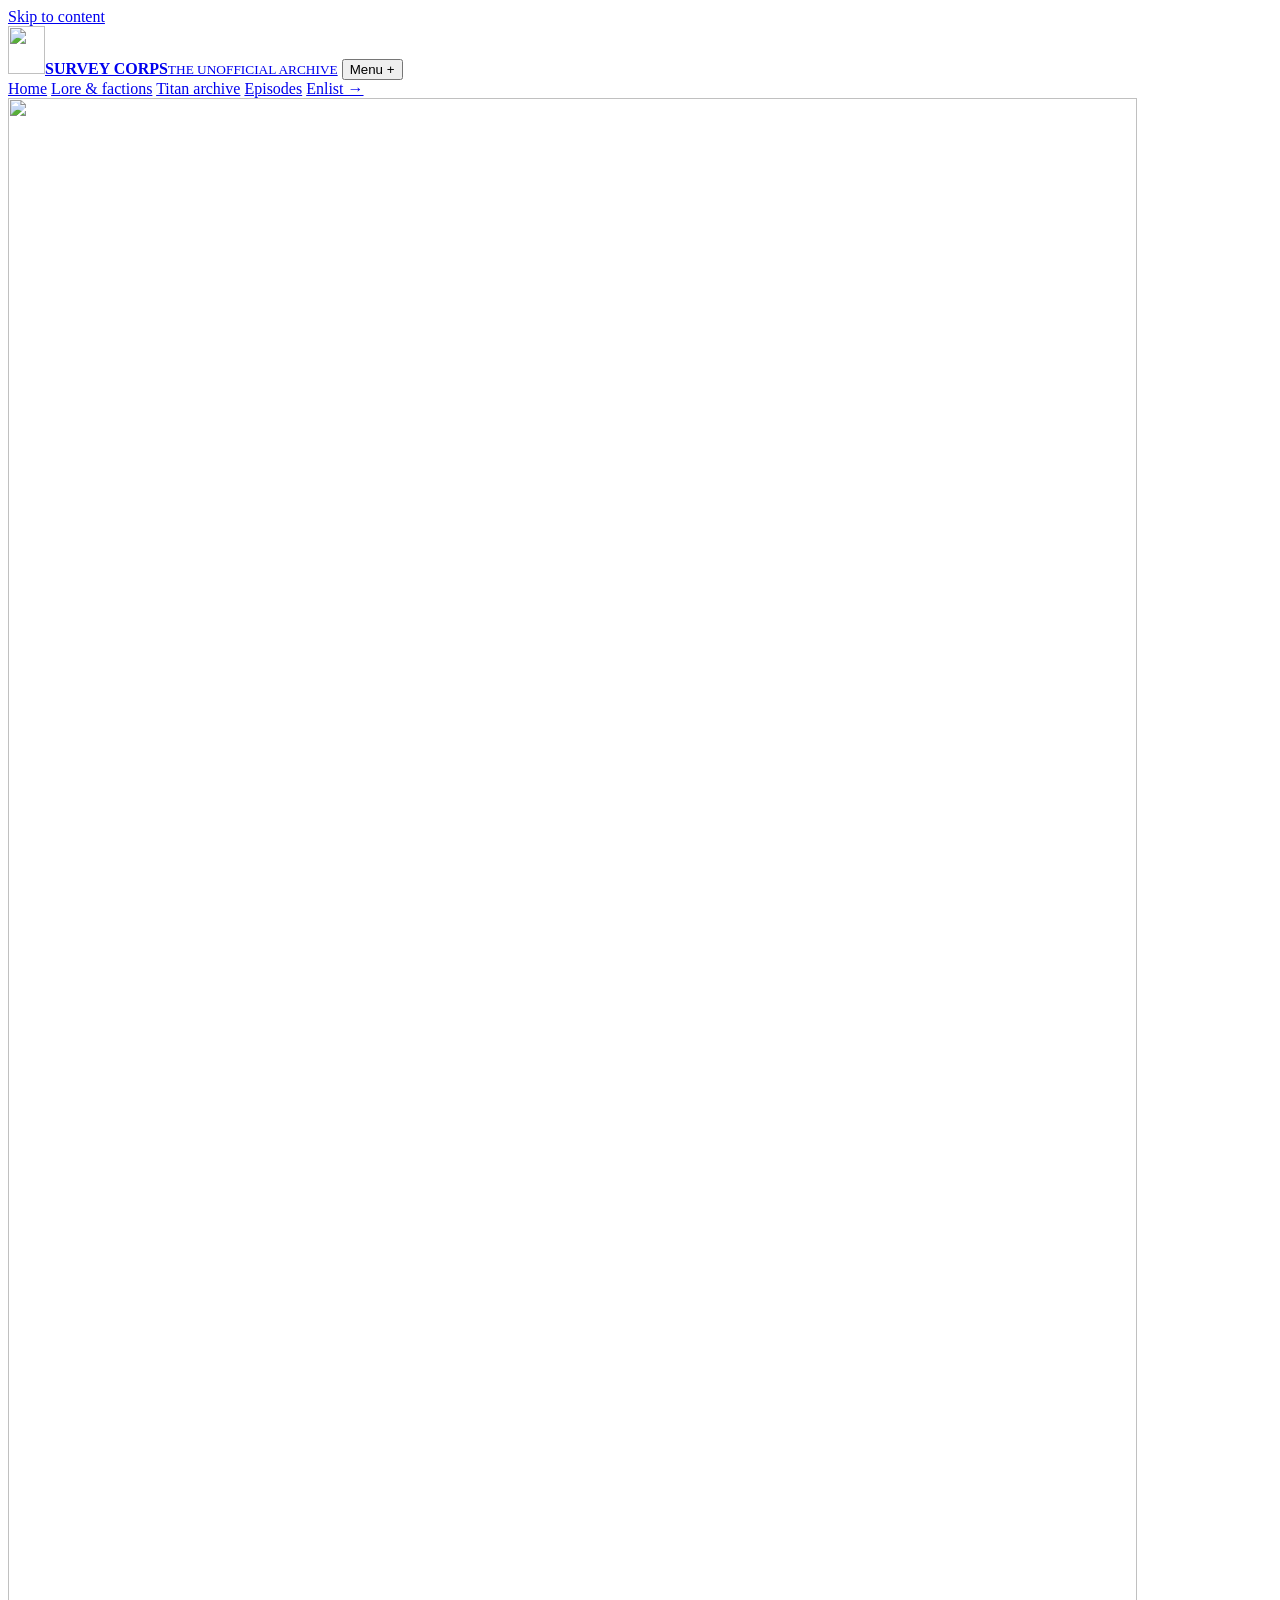
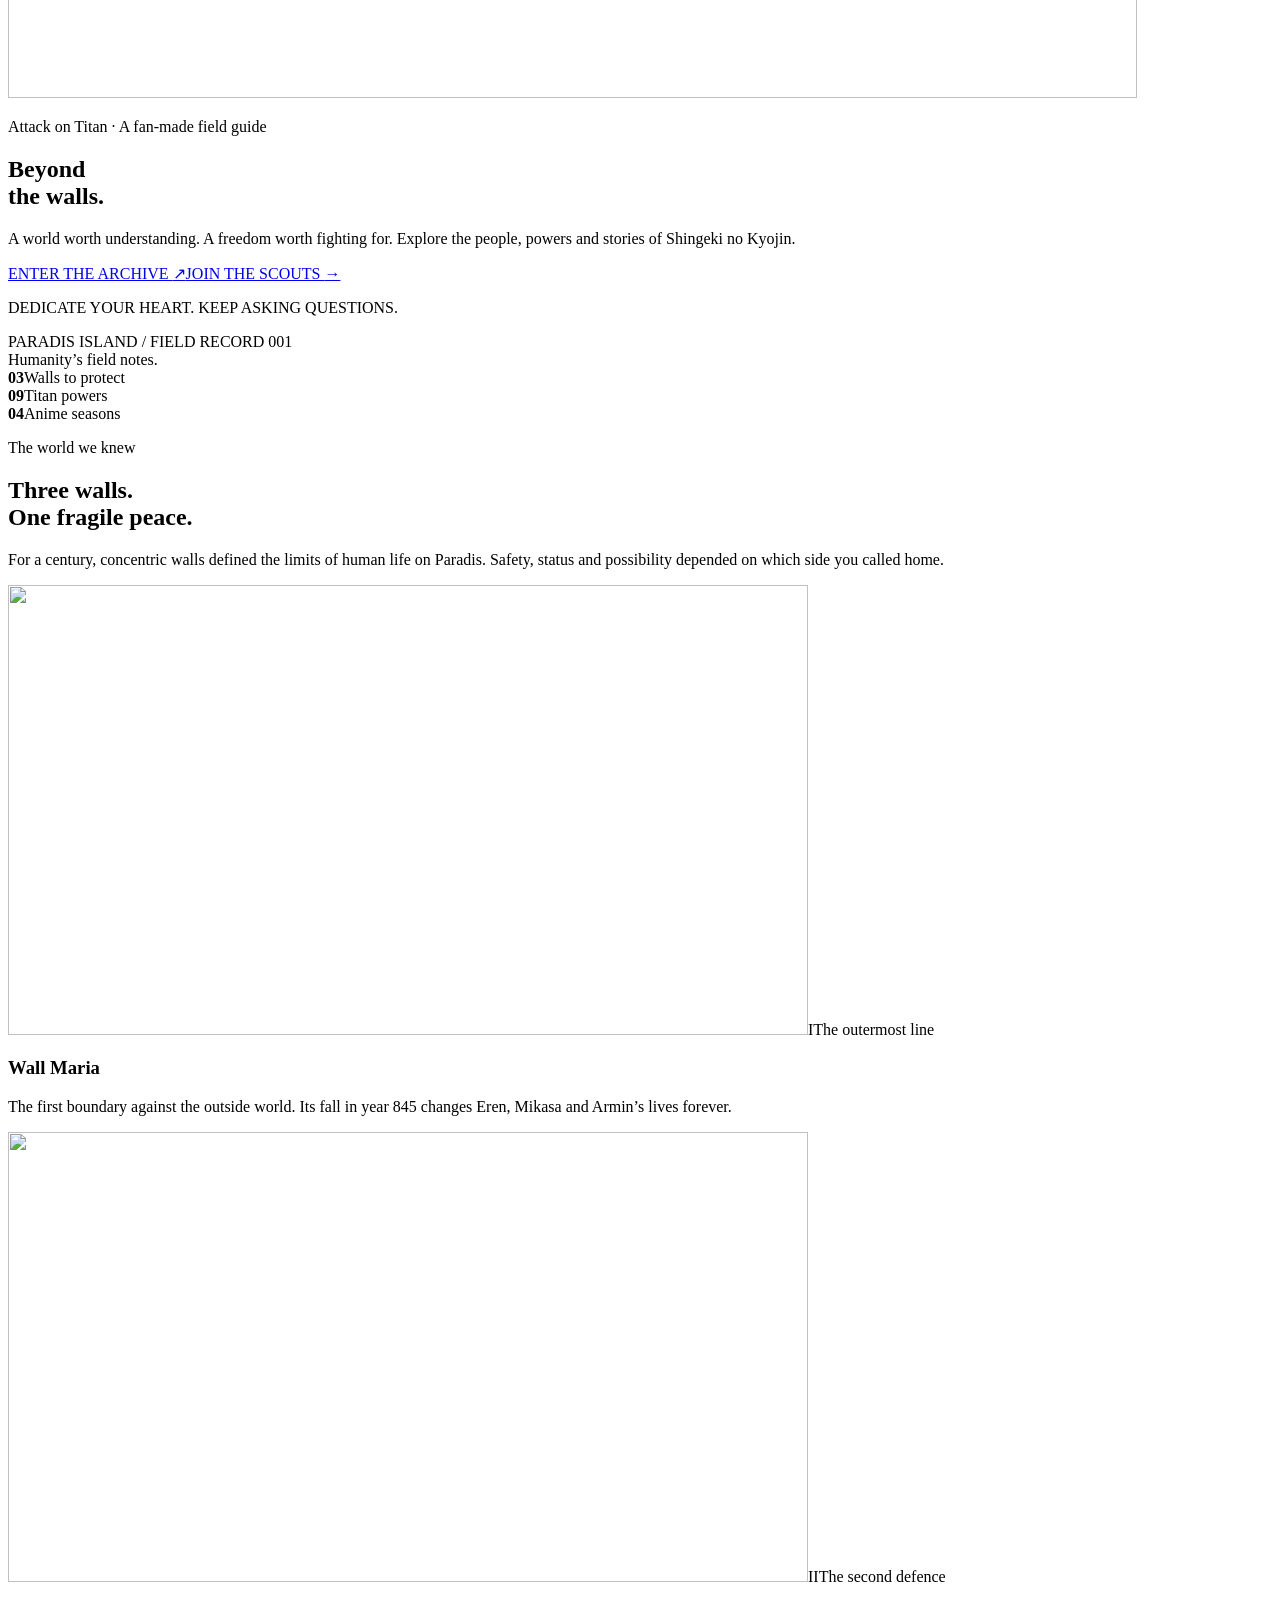
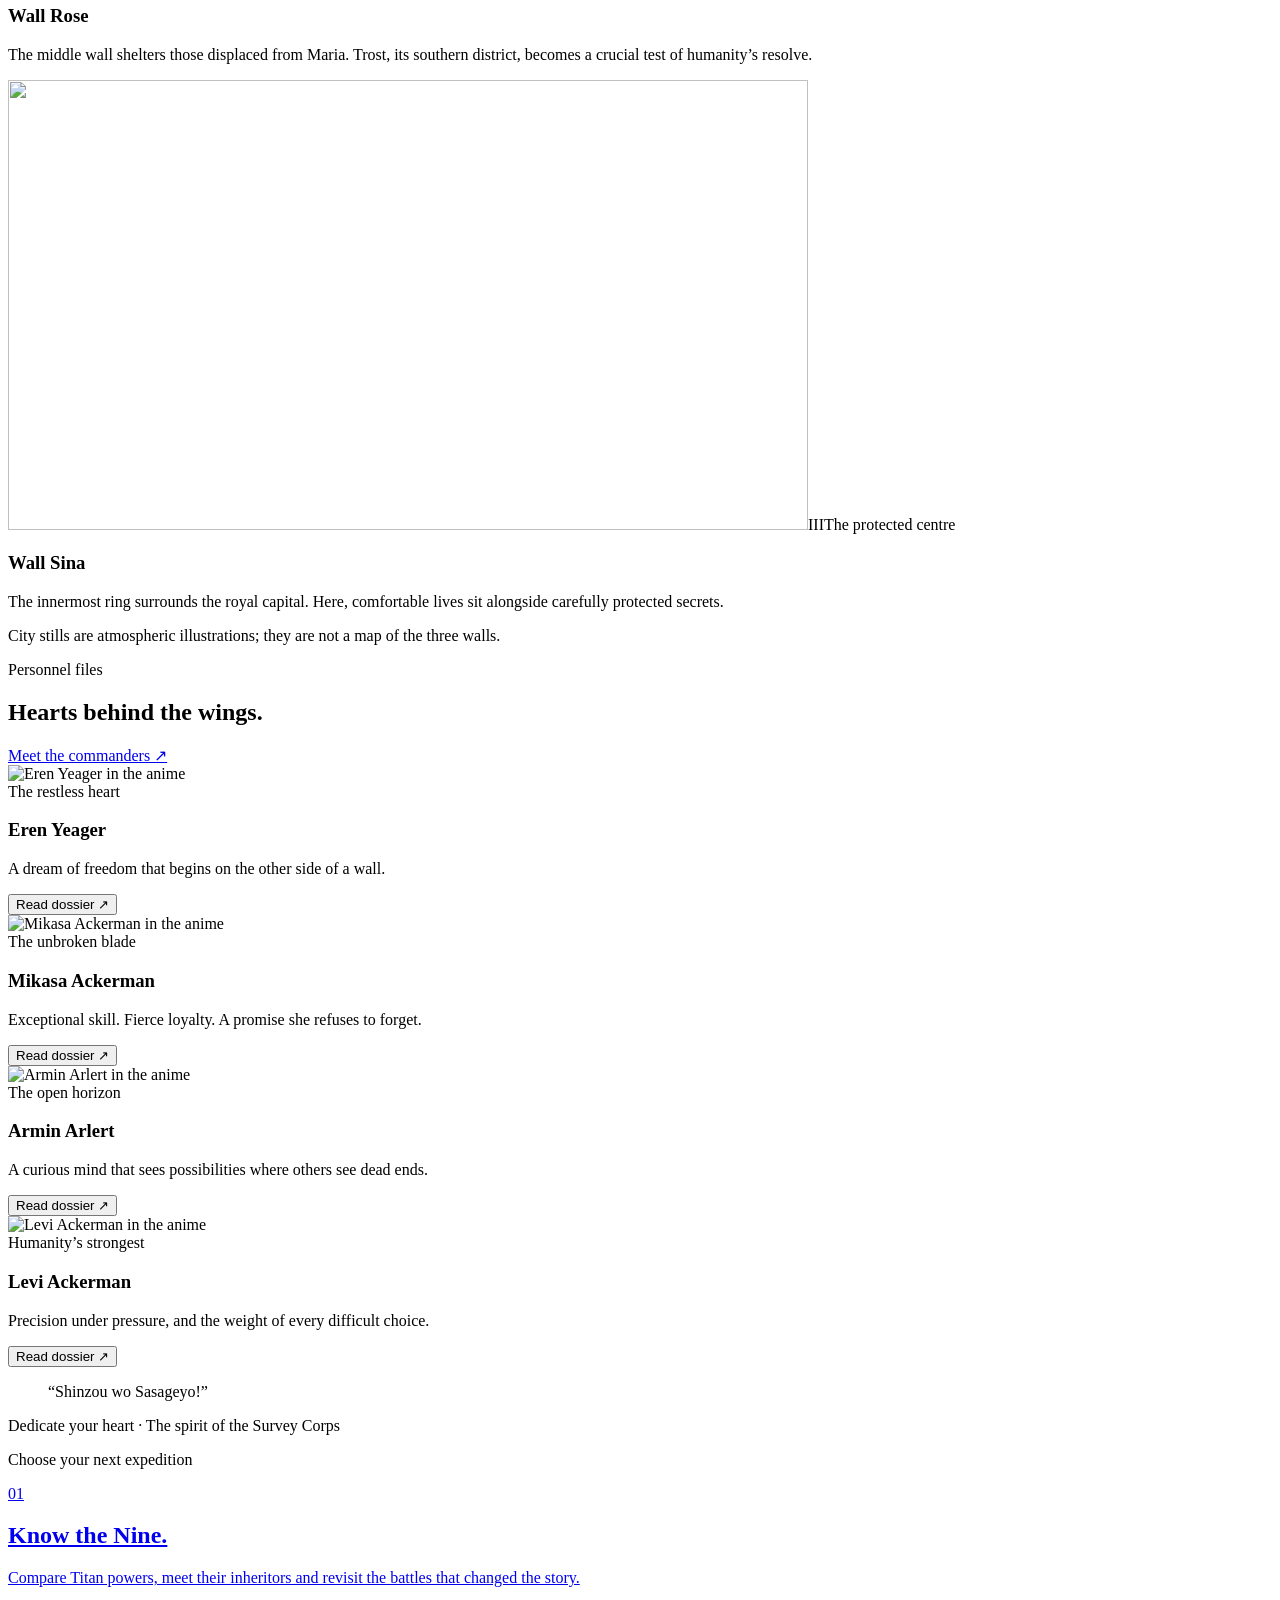
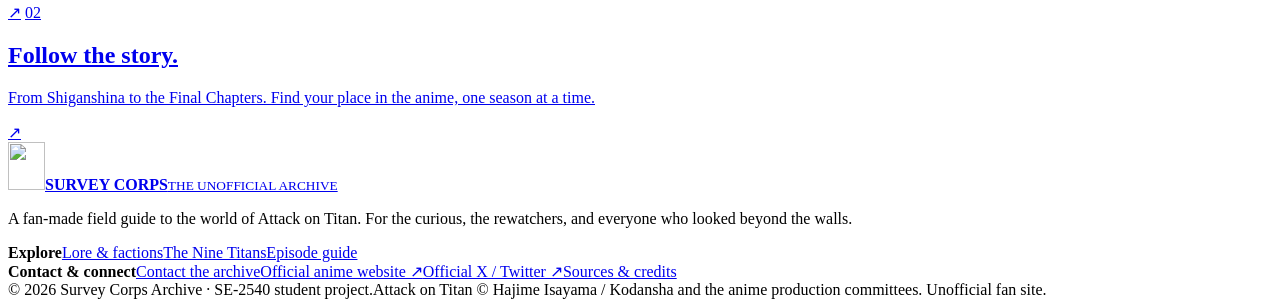
==== index.html @ bf4da9f1 "Add five-page Attack on Titan archive and report" ====
<!doctype html>
<html lang="en">
  <head>
    <meta charset="utf-8" />
    <meta name="viewport" content="width=device-width, initial-scale=1" />
    <meta
      name="description"
      content="Explore Attack on Titan: lore, characters, the Nine Titans and a season-by-season anime guide."
    />
    <meta name="theme-color" content="#1e392a" />
    <title>Beyond the walls | Survey Corps Archive</title>
    <link rel="icon" href="assets/crest.svg" type="image/svg+xml" />
    <link rel="stylesheet" href="vendor/bootstrap.min.css" />
    <link rel="stylesheet" href="css/fonts.css" />
    <link rel="stylesheet" href="css/style.css" />
    <script src="js/main.js" defer></script>
  </head>
  <body>
    <a class="skip-link" href="#main">Skip to content</a>
    <header class="site-header">
      <div class="container header-inner">
        <a class="brand" href="index.html"
          ><img src="assets/crest.svg" alt="" width="37" height="48" /><span
            ><strong>SURVEY CORPS</strong
            ><small>THE UNOFFICIAL ARCHIVE</small></span
          ></a
        >
        <button
          class="menu-toggle"
          type="button"
          aria-expanded="false"
          aria-controls="main-navigation"
        >
          Menu +
        </button>
        <nav class="site-nav" id="main-navigation" aria-label="Main navigation">
          <a href="index.html" aria-current="page">Home</a>
          <a href="about.html">Lore & factions</a>
          <a href="titans.html">Titan archive</a>
          <a href="episodes.html">Episodes</a>
          <a href="join.html" class="nav-enlist">Enlist →</a>
        </nav>
      </div>
    </header>
    <main id="main">
      <section class="hero" aria-labelledby="hero-heading">
        <img
          class="hero-art"
          src="assets/images/hero-keyvisual.jpg"
          alt=""
          width="1129"
          height="1600"
          fetchpriority="high"
        />
        <div class="container hero-content">
          <p class="eyebrow">Attack on Titan · A fan-made field guide</p>
          <h1 id="hero-heading">Beyond<br />the <span>walls.</span></h1>
          <p class="intro">
            A world worth understanding. A freedom worth fighting for. Explore
            the people, powers and stories of Shingeki no Kyojin.
          </p>
          <div class="hero-actions">
            <a class="btn btn-gold" href="about.html"
              >ENTER THE ARCHIVE <span aria-hidden="true">↗</span></a
            ><a class="btn btn-outline-archive" href="join.html"
              >JOIN THE SCOUTS <span aria-hidden="true">→</span></a
            >
          </div>
          <p class="hero-caption mb-0">
            <span aria-hidden="true"></span> DEDICATE YOUR HEART. KEEP ASKING
            QUESTIONS.
          </p>
        </div>
        <span class="hero-coordinate" aria-hidden="true"
          >PARADIS ISLAND / FIELD RECORD 001</span
        >
      </section>
      <div class="archive-strip">
        <div class="container">
          <div class="strip-item strip-intro">Humanity’s field notes.</div>
          <div class="strip-item"><b>03</b><span>Walls to protect</span></div>
          <div class="strip-item"><b>09</b><span>Titan powers</span></div>
          <div class="strip-item"><b>04</b><span>Anime seasons</span></div>
        </div>
      </div>
      <section class="section paper-section" aria-labelledby="walls-heading">
        <div class="container">
          <div class="section-heading">
            <div>
              <p class="eyebrow">The world we knew</p>
              <h2 id="walls-heading">Three walls.<br />One fragile peace.</h2>
            </div>
            <p>
              For a century, concentric walls defined the limits of human life
              on Paradis. Safety, status and possibility depended on which side
              you called home.
            </p>
          </div>
          <div class="walls-grid">
            <article class="wall-card">
              <img
                src="assets/images/wall-city.jpg"
                alt=""
                width="800"
                height="450"
                loading="lazy"
              /><span class="wall-number">I</span
              ><span class="small-label">The outermost line</span>
              <h3>Wall Maria</h3>
              <p>
                The first boundary against the outside world. Its fall in year
                845 changes Eren, Mikasa and Armin’s lives forever.
              </p>
            </article>
            <article class="wall-card">
              <img
                src="assets/images/wall-street.jpg"
                alt=""
                width="800"
                height="450"
                loading="lazy"
              /><span class="wall-number">II</span
              ><span class="small-label">The second defence</span>
              <h3>Wall Rose</h3>
              <p>
                The middle wall shelters those displaced from Maria. Trost, its
                southern district, becomes a crucial test of humanity’s resolve.
              </p>
            </article>
            <article class="wall-card">
              <img
                src="assets/images/wall-gate.jpg"
                alt=""
                width="800"
                height="450"
                loading="lazy"
              /><span class="wall-number">III</span
              ><span class="small-label">The protected centre</span>
              <h3>Wall Sina</h3>
              <p>
                The innermost ring surrounds the royal capital. Here,
                comfortable lives sit alongside carefully protected secrets.
              </p>
            </article>
          </div>
          <p class="world-note">
            City stills are atmospheric illustrations; they are not a map of the
            three walls.
          </p>
        </div>
      </section>
      <section class="section" aria-labelledby="people-heading">
        <div class="container">
          <div class="section-heading">
            <div>
              <p class="eyebrow">Personnel files</p>
              <h2 id="people-heading">Hearts behind the wings.</h2>
            </div>
            <a class="text-link" href="about.html#commanders"
              >Meet the commanders ↗</a
            >
          </div>
          <div class="character-grid">
            <article class="character-card">
              <div class="character-image">
                <img
                  src="assets/images/eren.png"
                  alt="Eren Yeager in the anime"
                  width="900"
                  height="507"
                  loading="lazy"
                />
              </div>
              <div class="character-meta">The restless heart</div>
              <h3>Eren Yeager</h3>
              <p>A dream of freedom that begins on the other side of a wall.</p>
              <button
                class="dossier-button"
                type="button"
                data-viewer
                data-image="assets/images/eren.png"
                data-title="Eren Yeager"
                data-description="Raised in Shiganshina, Eren joins the 104th Cadet Corps with Mikasa and Armin. His determination drives him toward the Survey Corps, while his unusual power forces humanity to reconsider what a Titan can be."
                aria-label="Read Eren Yeager dossier"
              >
                Read dossier ↗
              </button>
            </article>
            <article class="character-card">
              <div class="character-image">
                <img
                  src="assets/images/mikasa.png"
                  alt="Mikasa Ackerman in the anime"
                  width="900"
                  height="507"
                  loading="lazy"
                />
              </div>
              <div class="character-meta">The unbroken blade</div>
              <h3>Mikasa Ackerman</h3>
              <p>
                Exceptional skill. Fierce loyalty. A promise she refuses to
                forget.
              </p>
              <button
                class="dossier-button"
                type="button"
                data-viewer
                data-image="assets/images/mikasa.png"
                data-title="Mikasa Ackerman"
                data-description="Mikasa graduates at the top of the 104th Cadet Corps. Her ability with omni-directional mobility gear makes her a remarkable soldier, but the people she protects matter more to her than any rank."
                aria-label="Read Mikasa Ackerman dossier"
              >
                Read dossier ↗
              </button>
            </article>
            <article class="character-card">
              <div class="character-image">
                <img
                  src="assets/images/armin.png"
                  alt="Armin Arlert in the anime"
                  width="900"
                  height="507"
                  loading="lazy"
                />
              </div>
              <div class="character-meta">The open horizon</div>
              <h3>Armin Arlert</h3>
              <p>
                A curious mind that sees possibilities where others see dead
                ends.
              </p>
              <button
                class="dossier-button"
                type="button"
                data-viewer
                data-image="assets/images/armin.png"
                data-title="Armin Arlert"
                data-description="Armin dreams of an ocean he has only read about. He is not the strongest cadet, but careful observation, imagination and the courage to act make him an essential strategist."
                aria-label="Read Armin Arlert dossier"
              >
                Read dossier ↗
              </button>
            </article>
            <article class="character-card">
              <div class="character-image">
                <img
                  src="assets/images/levi.png"
                  alt="Levi Ackerman in the anime"
                  width="900"
                  height="507"
                  loading="lazy"
                />
              </div>
              <div class="character-meta">Humanity’s strongest</div>
              <h3>Levi Ackerman</h3>
              <p>
                Precision under pressure, and the weight of every difficult
                choice.
              </p>
              <button
                class="dossier-button"
                type="button"
                data-viewer
                data-image="assets/images/levi.png"
                data-title="Levi Ackerman"
                data-description="A captain in the Survey Corps, Levi leads its elite Special Operations Squad. His extraordinary combat skill is matched by a sharp awareness of the cost of every mission."
                aria-label="Read Levi Ackerman dossier"
              >
                Read dossier ↗
              </button>
            </article>
          </div>
        </div>
      </section>
      <section class="manifesto" aria-label="Scout motto">
        <div class="container">
          <blockquote>“Shinzou wo Sasageyo!”</blockquote>
          <p>Dedicate your heart · The spirit of the Survey Corps</p>
        </div>
      </section>
      <section class="section">
        <div class="container">
          <p class="eyebrow">Choose your next expedition</p>
          <div class="explore-grid">
            <a class="explore-card" href="titans.html"
              ><span aria-hidden="true">01</span>
              <div>
                <h2 class="h3">Know the Nine.</h2>
                <p>
                  Compare Titan powers, meet their inheritors and revisit the
                  battles that changed the story.
                </p>
              </div>
              <span aria-hidden="true">↗</span></a
            >
            <a class="explore-card" href="episodes.html"
              ><span aria-hidden="true">02</span>
              <div>
                <h2 class="h3">Follow the story.</h2>
                <p>
                  From Shiganshina to the Final Chapters. Find your place in the
                  anime, one season at a time.
                </p>
              </div>
              <span aria-hidden="true">↗</span></a
            >
          </div>
        </div>
      </section>
    </main>
    <footer class="site-footer">
      <div class="container">
        <div class="footer-top">
          <div class="footer-intro">
            <a class="brand" href="index.html"
              ><img src="assets/crest.svg" alt="" width="37" height="48" /><span
                ><strong>SURVEY CORPS</strong
                ><small>THE UNOFFICIAL ARCHIVE</small></span
              ></a
            >
            <p>
              A fan-made field guide to the world of Attack on Titan. For the
              curious, the rewatchers, and everyone who looked beyond the walls.
            </p>
          </div>
          <div class="footer-links">
            <div>
              <b>Explore</b><a href="about.html">Lore & factions</a
              ><a href="titans.html">The Nine Titans</a
              ><a href="episodes.html">Episode guide</a>
            </div>
            <div>
              <b>Contact & connect</b
              ><a href="join.html#contact">Contact the archive</a
              ><a
                href="https://shingeki.tv/"
                target="_blank"
                rel="noopener noreferrer"
                >Official anime website ↗</a
              ><a
                href="https://x.com/anime_shingeki"
                target="_blank"
                rel="noopener noreferrer"
                >Official X / Twitter ↗</a
              ><a href="about.html#credits">Sources & credits</a>
            </div>
          </div>
        </div>
        <div class="footer-bottom">
          <span>© 2026 Survey Corps Archive · SE-2540 student project.</span
          ><span
            >Attack on Titan © Hajime Isayama / Kodansha and the anime
            production committees. Unofficial fan site.</span
          >
        </div>
      </div>
    </footer>
    <dialog
      class="archive-dialog"
      id="archive-viewer"
      aria-labelledby="viewer-title"
      aria-describedby="viewer-description"
    >
      <button
        class="dialog-close"
        type="button"
        aria-label="Close archive viewer"
      >
        Close ×
      </button>
      <img class="dialog-image" src="assets/images/eren.png" alt="" />
      <div class="dialog-copy">
        <h2 id="viewer-title">Archive record</h2>
        <p id="viewer-description"></p>
      </div>
    </dialog>
  </body>
</html>
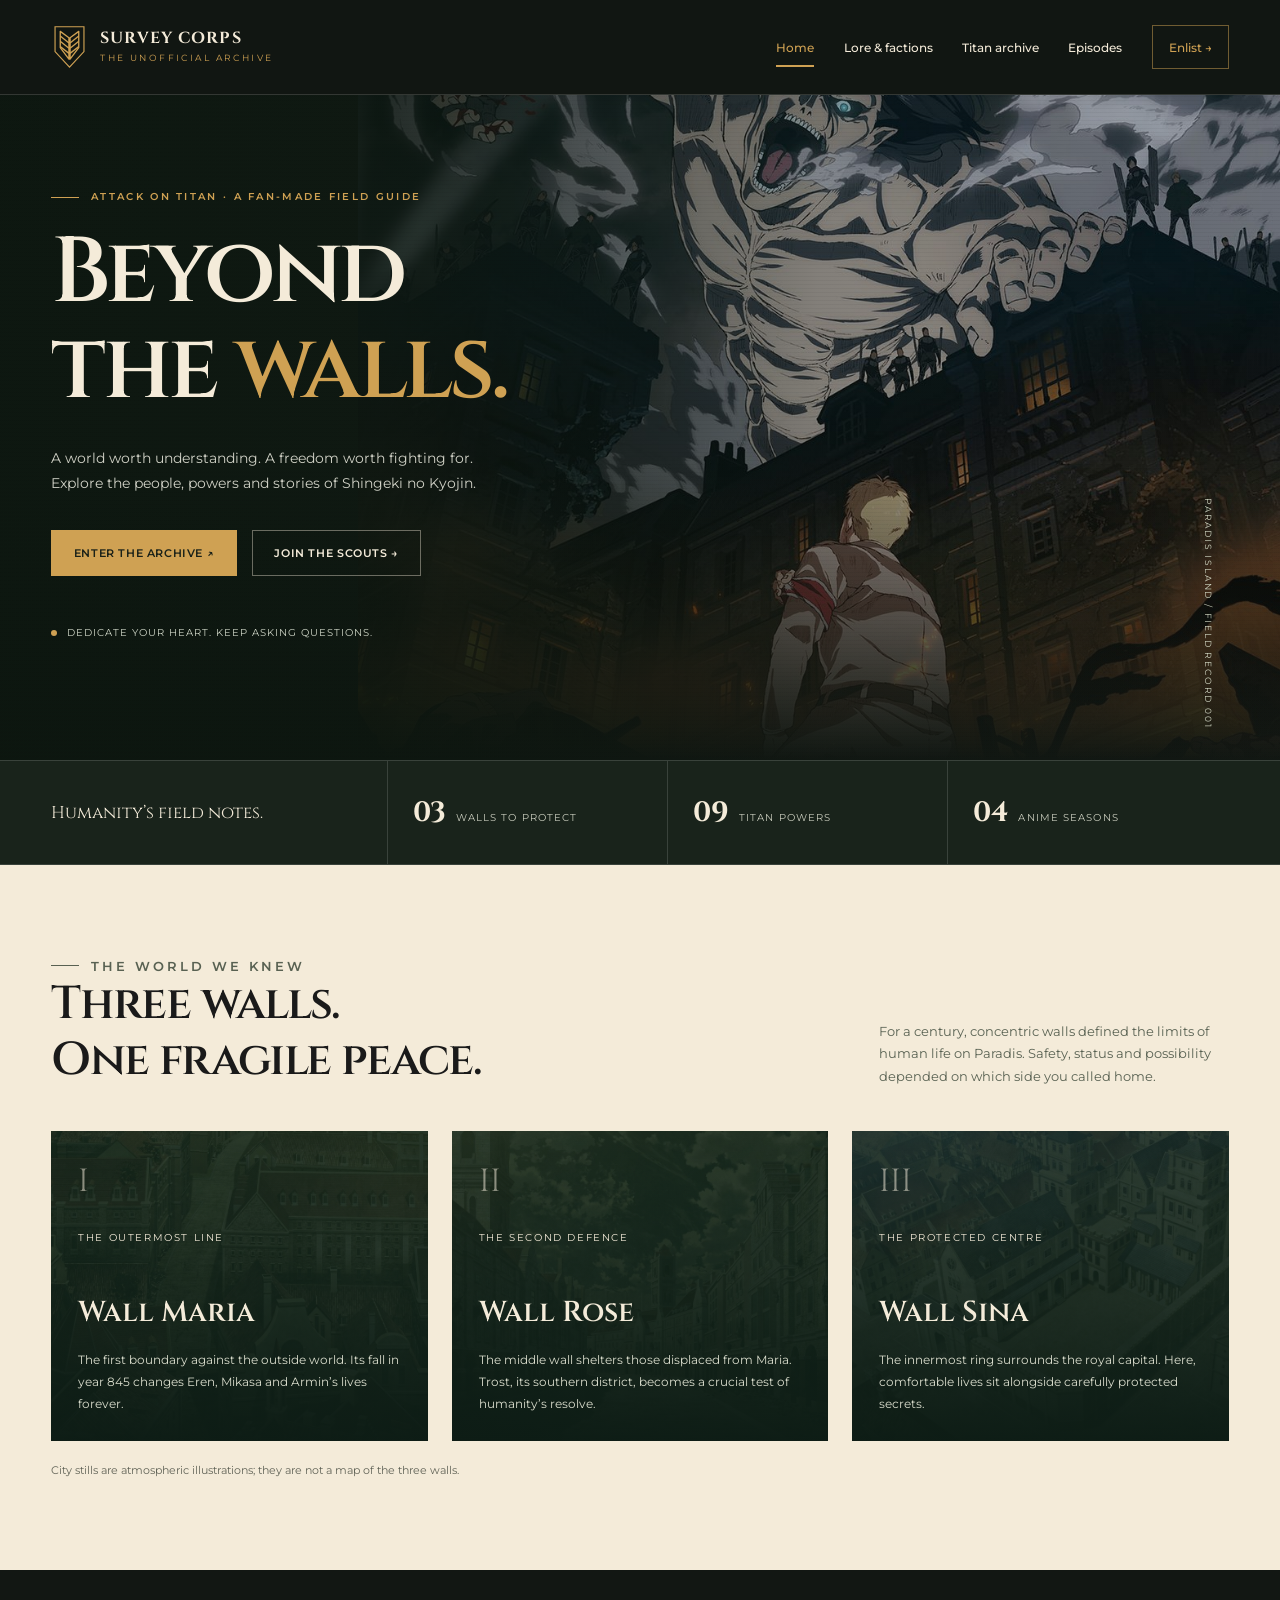
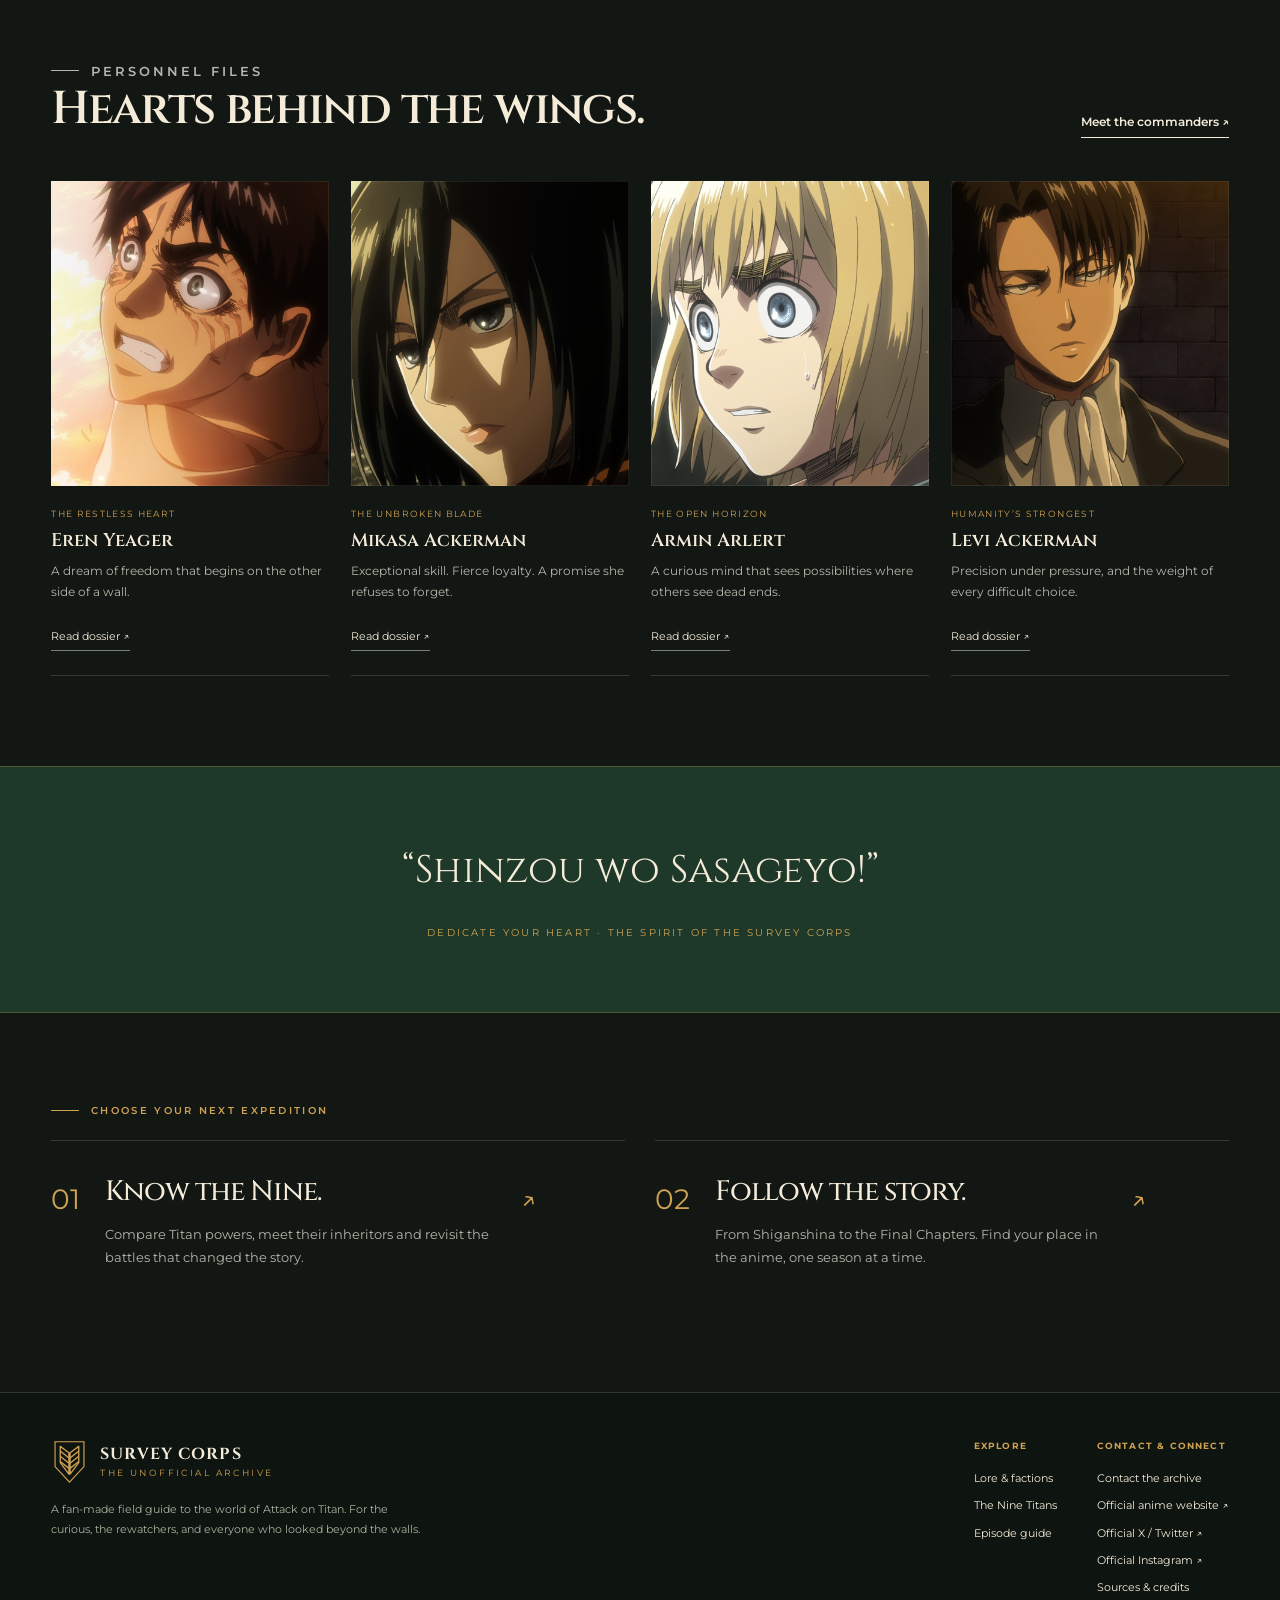
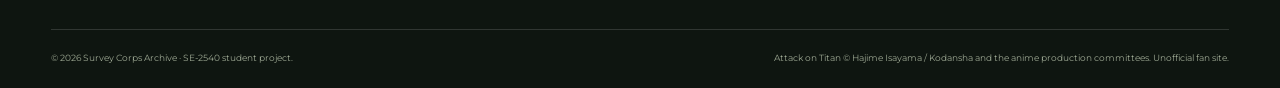
==== commit d6b6693c: "Finalize gallery captions, social links and verification" ====
--- a/index.html
+++ b/index.html
@@ -343,6 +343,7 @@
                 target="_blank"
                 rel="noopener noreferrer"
                 >Official X / Twitter ↗</a
+              ><a href="https://www.instagram.com/anime_shingeki_official" target="_blank" rel="noopener noreferrer">Official Instagram ↗</a
               ><a href="about.html#credits">Sources & credits</a>
             </div>
           </div>
--- a/css/fonts.css
+++ b/css/fonts.css
@@ -0,0 +1,56 @@
+@font-face {
+  font-family: "Cinzel";
+  font-style: normal;
+  font-weight: 400;
+  font-display: swap;
+  src: url(../assets/fonts/font-0.ttf) format("truetype");
+}
+@font-face {
+  font-family: "Cinzel";
+  font-style: normal;
+  font-weight: 500;
+  font-display: swap;
+  src: url(../assets/fonts/font-1.ttf) format("truetype");
+}
+@font-face {
+  font-family: "Cinzel";
+  font-style: normal;
+  font-weight: 600;
+  font-display: swap;
+  src: url(../assets/fonts/font-2.ttf) format("truetype");
+}
+@font-face {
+  font-family: "Cinzel";
+  font-style: normal;
+  font-weight: 700;
+  font-display: swap;
+  src: url(../assets/fonts/font-3.ttf) format("truetype");
+}
+@font-face {
+  font-family: "Montserrat";
+  font-style: normal;
+  font-weight: 400;
+  font-display: swap;
+  src: url(../assets/fonts/font-4.ttf) format("truetype");
+}
+@font-face {
+  font-family: "Montserrat";
+  font-style: normal;
+  font-weight: 500;
+  font-display: swap;
+  src: url(../assets/fonts/font-5.ttf) format("truetype");
+}
+@font-face {
+  font-family: "Montserrat";
+  font-style: normal;
+  font-weight: 600;
+  font-display: swap;
+  src: url(../assets/fonts/font-6.ttf) format("truetype");
+}
+@font-face {
+  font-family: "Montserrat";
+  font-style: normal;
+  font-weight: 700;
+  font-display: swap;
+  src: url(../assets/fonts/font-7.ttf) format("truetype");
+}
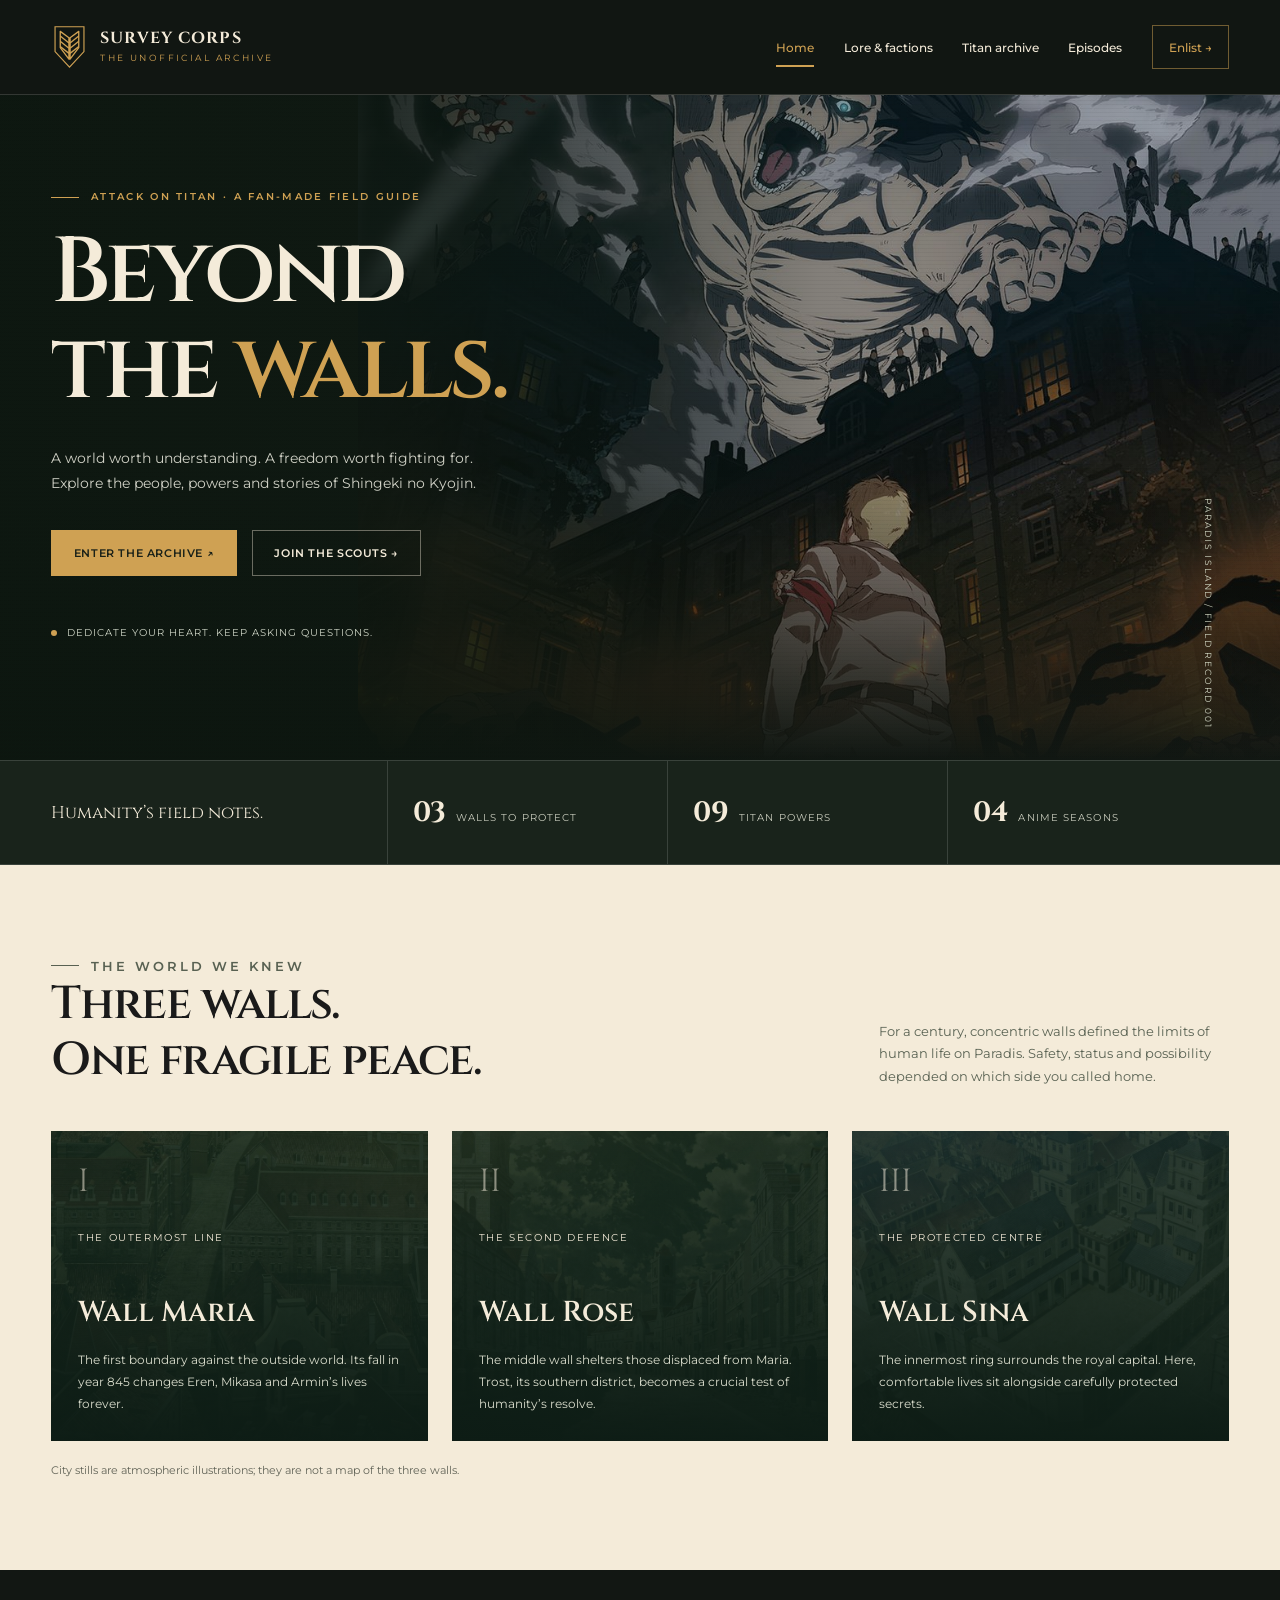
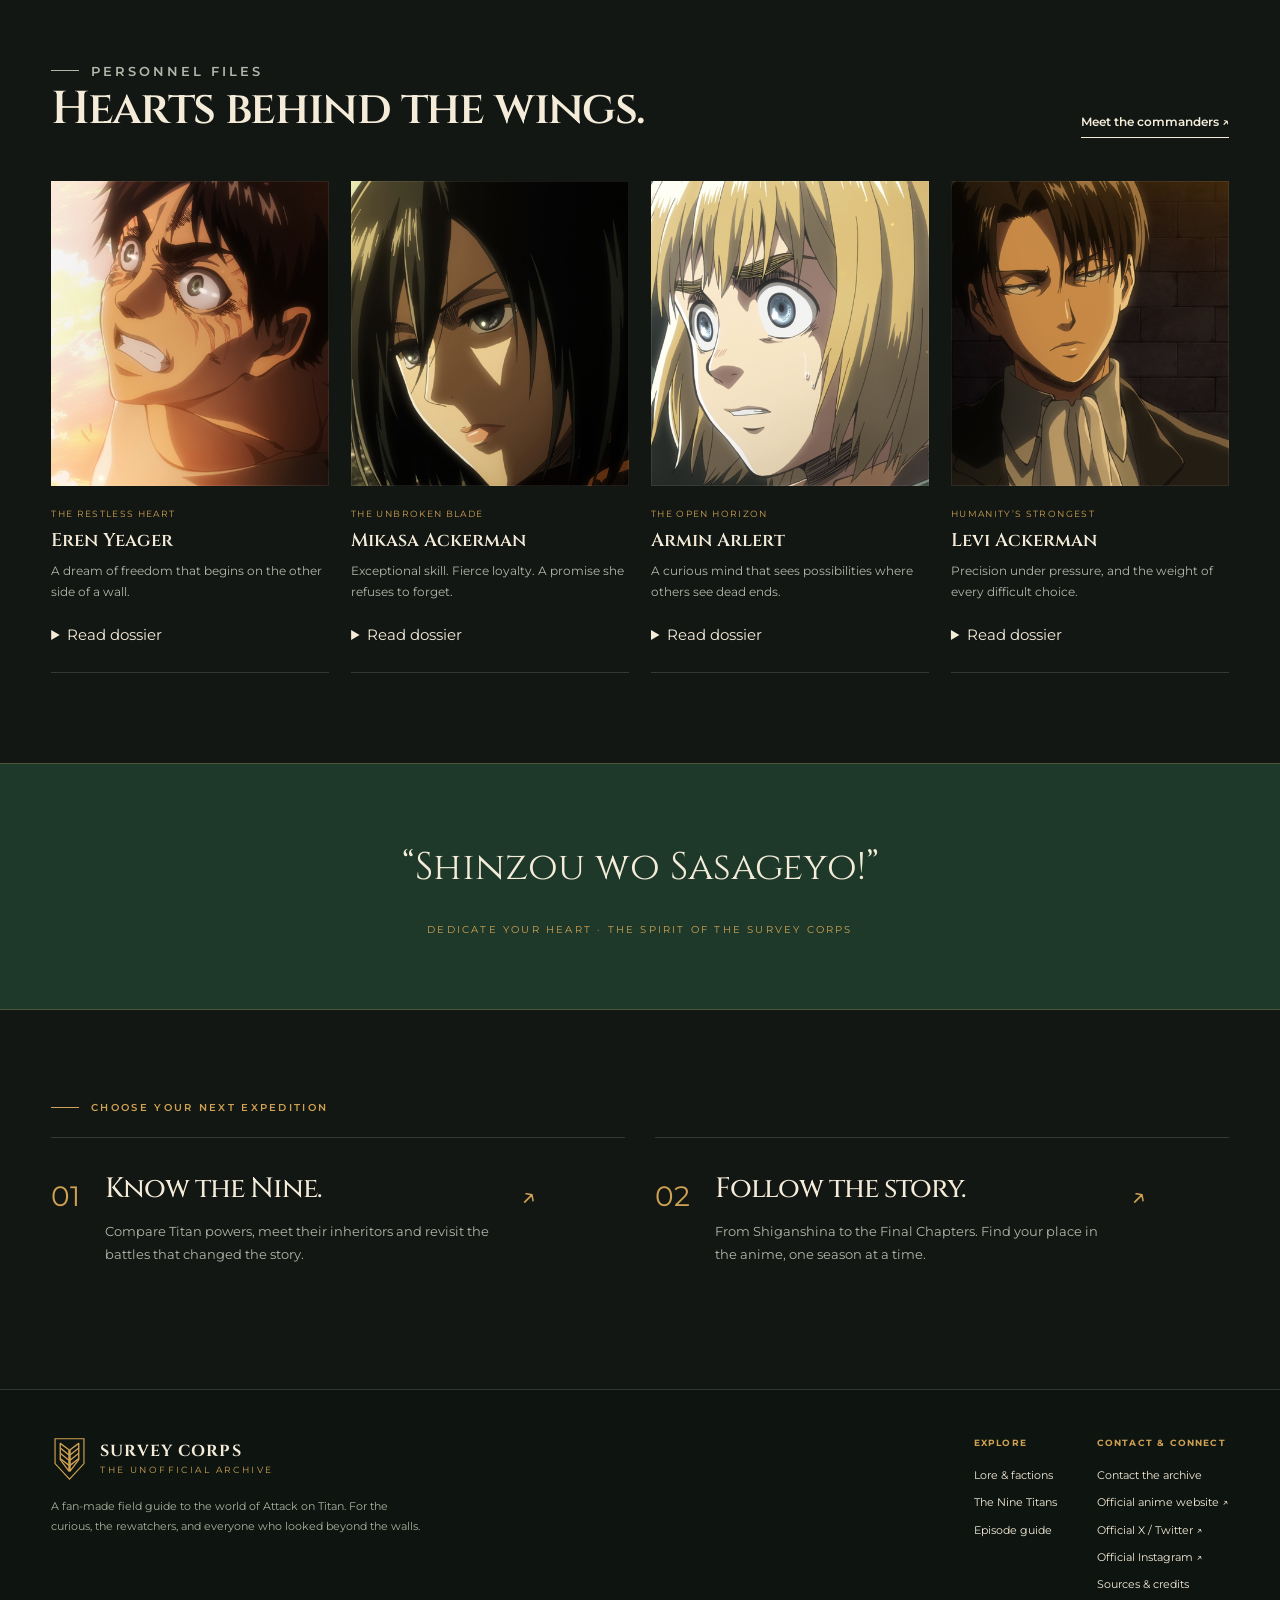
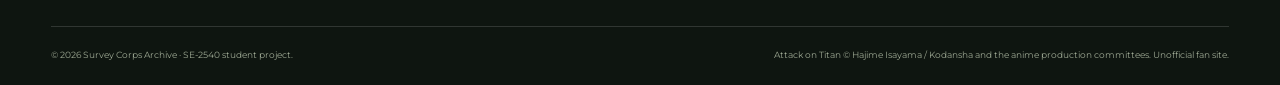
==== commit 4dd52ea4: "Use native HTML interactions across all five pages" ====
--- a/index.html
+++ b/index.html
@@ -13,7 +13,6 @@
     <link rel="stylesheet" href="vendor/bootstrap.min.css" />
     <link rel="stylesheet" href="css/fonts.css" />
     <link rel="stylesheet" href="css/style.css" />
-    <script src="js/main.js" defer></script>
   </head>
   <body>
     <a class="skip-link" href="#main">Skip to content</a>
@@ -25,14 +24,6 @@
             ><small>THE UNOFFICIAL ARCHIVE</small></span
           ></a
         >
-        <button
-          class="menu-toggle"
-          type="button"
-          aria-expanded="false"
-          aria-controls="main-navigation"
-        >
-          Menu +
-        </button>
         <nav class="site-nav" id="main-navigation" aria-label="Main navigation">
           <a href="index.html" aria-current="page">Home</a>
           <a href="about.html">Lore & factions</a>
@@ -174,17 +165,10 @@
               <div class="character-meta">The restless heart</div>
               <h3>Eren Yeager</h3>
               <p>A dream of freedom that begins on the other side of a wall.</p>
-              <button
-                class="dossier-button"
-                type="button"
-                data-viewer
-                data-image="assets/images/eren.png"
-                data-title="Eren Yeager"
-                data-description="Raised in Shiganshina, Eren joins the 104th Cadet Corps with Mikasa and Armin. His determination drives him toward the Survey Corps, while his unusual power forces humanity to reconsider what a Titan can be."
-                aria-label="Read Eren Yeager dossier"
-              >
-                Read dossier ↗
-              </button>
+              <details class="character-details">
+                <summary>Read dossier<span class="visually-hidden">: Eren Yeager</span></summary>
+                <p>Raised in Shiganshina, Eren joins the 104th Cadet Corps with Mikasa and Armin. His determination drives him toward the Survey Corps, while his unusual power forces humanity to reconsider what a Titan can be.</p>
+              </details>
             </article>
             <article class="character-card">
               <div class="character-image">
@@ -202,17 +186,10 @@
                 Exceptional skill. Fierce loyalty. A promise she refuses to
                 forget.
               </p>
-              <button
-                class="dossier-button"
-                type="button"
-                data-viewer
-                data-image="assets/images/mikasa.png"
-                data-title="Mikasa Ackerman"
-                data-description="Mikasa graduates at the top of the 104th Cadet Corps. Her ability with omni-directional mobility gear makes her a remarkable soldier, but the people she protects matter more to her than any rank."
-                aria-label="Read Mikasa Ackerman dossier"
-              >
-                Read dossier ↗
-              </button>
+              <details class="character-details">
+                <summary>Read dossier<span class="visually-hidden">: Mikasa Ackerman</span></summary>
+                <p>Mikasa graduates at the top of the 104th Cadet Corps. Her ability with omni-directional mobility gear makes her a remarkable soldier, but the people she protects matter more to her than any rank.</p>
+              </details>
             </article>
             <article class="character-card">
               <div class="character-image">
@@ -230,17 +207,10 @@
                 A curious mind that sees possibilities where others see dead
                 ends.
               </p>
-              <button
-                class="dossier-button"
-                type="button"
-                data-viewer
-                data-image="assets/images/armin.png"
-                data-title="Armin Arlert"
-                data-description="Armin dreams of an ocean he has only read about. He is not the strongest cadet, but careful observation, imagination and the courage to act make him an essential strategist."
-                aria-label="Read Armin Arlert dossier"
-              >
-                Read dossier ↗
-              </button>
+              <details class="character-details">
+                <summary>Read dossier<span class="visually-hidden">: Armin Arlert</span></summary>
+                <p>Armin dreams of an ocean he has only read about. He is not the strongest cadet, but careful observation, imagination and the courage to act make him an essential strategist.</p>
+              </details>
             </article>
             <article class="character-card">
               <div class="character-image">
@@ -258,17 +228,10 @@
                 Precision under pressure, and the weight of every difficult
                 choice.
               </p>
-              <button
-                class="dossier-button"
-                type="button"
-                data-viewer
-                data-image="assets/images/levi.png"
-                data-title="Levi Ackerman"
-                data-description="A captain in the Survey Corps, Levi leads its elite Special Operations Squad. His extraordinary combat skill is matched by a sharp awareness of the cost of every mission."
-                aria-label="Read Levi Ackerman dossier"
-              >
-                Read dossier ↗
-              </button>
+              <details class="character-details">
+                <summary>Read dossier<span class="visually-hidden">: Levi Ackerman</span></summary>
+                <p>A captain in the Survey Corps, Levi leads its elite Special Operations Squad. His extraordinary combat skill is matched by a sharp awareness of the cost of every mission.</p>
+              </details>
             </article>
           </div>
         </div>
@@ -357,24 +320,5 @@
         </div>
       </div>
     </footer>
-    <dialog
-      class="archive-dialog"
-      id="archive-viewer"
-      aria-labelledby="viewer-title"
-      aria-describedby="viewer-description"
-    >
-      <button
-        class="dialog-close"
-        type="button"
-        aria-label="Close archive viewer"
-      >
-        Close ×
-      </button>
-      <img class="dialog-image" src="assets/images/eren.png" alt="" />
-      <div class="dialog-copy">
-        <h2 id="viewer-title">Archive record</h2>
-        <p id="viewer-description"></p>
-      </div>
-    </dialog>
   </body>
 </html>
--- a/css/style.css
+++ b/css/style.css
@@ -0,0 +1,1468 @@
+/* Shared styles */
+:root {
+  --forest: #1e392a;
+  --gold: #cfa153;
+  --ink: #1a1a1a;
+  --paper: #f4ebd9;
+  --muted: #b4b6aa;
+  --line: #ffffff24;
+  --heading: "Cinzel", Georgia, serif;
+  --body: "Montserrat", Arial, sans-serif;
+  --space: clamp(4rem, 7vw, 7rem);
+}
+* {
+  box-sizing: border-box;
+}
+html {
+  scroll-behavior: smooth;
+  scroll-padding-top: 7rem;
+}
+body {
+  margin: 0;
+  background: #121713;
+  color: var(--paper);
+  font-family: var(--body);
+  font-size: 15px;
+  line-height: 1.75;
+}
+::selection {
+  background: var(--gold);
+  color: var(--ink);
+}
+img {
+  display: block;
+  max-width: 100%;
+}
+a {
+  color: inherit;
+  text-underline-offset: 0.3em;
+}
+a:hover {
+  color: var(--gold);
+}
+button,
+input,
+select,
+textarea {
+  font: inherit;
+}
+button {
+  cursor: pointer;
+}
+:focus-visible {
+  outline: 3px solid var(--gold);
+  outline-offset: 5px;
+}
+a:focus,
+button:focus {
+  text-decoration-thickness: 2px;
+}
+h1,
+h2,
+h3,
+h4 {
+  font-family: var(--heading);
+  font-weight: 600;
+  line-height: 1.2;
+}
+h1 {
+  font-size: clamp(2.8rem, 6vw, 5.2rem);
+  letter-spacing: -0.045em;
+}
+h2 {
+  font-size: clamp(2rem, 3.6vw, 3.1rem);
+  letter-spacing: -0.035em;
+}
+h3 {
+  font-size: 1.4rem;
+}
+p {
+  margin-bottom: 1.2rem;
+}
+.container {
+  max-width: 1320px;
+  padding-inline: clamp(22px, 4vw, 64px);
+}
+.skip-link {
+  position: fixed;
+  top: -90px;
+  left: 1rem;
+  z-index: 20;
+  background: var(--paper);
+  color: var(--ink);
+  padding: 0.6rem 1rem;
+}
+.skip-link:focus {
+  top: 0.5rem;
+}
+/* Header and navigation */
+.site-header {
+  position: sticky;
+  top: 0;
+  z-index: 10;
+  background: #121713f5;
+  border-bottom: 1px solid var(--line);
+}
+.header-inner {
+  display: flex;
+  justify-content: space-between;
+  align-items: center;
+  gap: 2rem;
+  min-height: 94px;
+}
+.brand {
+  display: flex;
+  gap: 12px;
+  align-items: center;
+  text-decoration: none;
+  flex-shrink: 0;
+}
+.brand img {
+  width: 37px;
+  height: 48px;
+}
+.brand strong {
+  display: block;
+  font-family: var(--heading);
+  letter-spacing: 0.07em;
+  line-height: 1.35;
+  font-size: 16px;
+}
+.brand small {
+  display: block;
+  color: var(--gold);
+  font-size: 9px;
+  letter-spacing: 0.27em;
+}
+.site-nav {
+  display: flex;
+  align-items: center;
+  gap: clamp(1rem, 2.3vw, 2.1rem);
+}
+.site-nav a {
+  font-size: 12px;
+  font-weight: 500;
+  text-decoration: none;
+  padding-block: 1rem;
+  white-space: nowrap;
+  position: relative;
+}
+.site-nav a[aria-current="page"] {
+  color: var(--gold);
+}
+.site-nav a[aria-current="page"]::after {
+  content: "";
+  position: absolute;
+  height: 2px;
+  background: var(--gold);
+  bottom: 7px;
+  left: 0;
+  right: 0;
+}
+.site-nav .nav-enlist {
+  border: 1px solid #cfa15380;
+  padding: 0.65rem 1rem;
+  color: var(--gold);
+}
+.site-nav .nav-enlist[aria-current="page"]::after {
+  display: none;
+}
+.menu-toggle {
+  display: none;
+  background: transparent;
+  border: 1px solid var(--line);
+  color: var(--paper);
+  padding: 0.5rem 0.8rem;
+  font-size: 12px;
+}
+.eyebrow {
+  color: var(--gold);
+  font-size: 10px;
+  letter-spacing: 0.23em;
+  text-transform: uppercase;
+  font-weight: 600;
+  margin-bottom: 1.25rem;
+  display: flex;
+  align-items: center;
+  gap: 12px;
+}
+.eyebrow::before {
+  content: "";
+  width: 28px;
+  height: 1px;
+  background: currentColor;
+}
+.muted {
+  color: var(--muted);
+}
+.small-label {
+  font-size: 10px;
+  letter-spacing: 0.16em;
+  text-transform: uppercase;
+}
+.btn {
+  border-radius: 0;
+  padding: 0.85rem 1.35rem;
+  font-size: 11px;
+  letter-spacing: 0.055em;
+  font-weight: 600;
+  transition:
+    background 0.2s,
+    transform 0.2s;
+}
+.btn:hover {
+  transform: translateY(-2px);
+}
+.btn-gold {
+  color: #1a2118;
+  background: var(--gold);
+  border: 1px solid var(--gold);
+}
+.btn-gold:hover,
+.btn-gold:focus {
+  background: #e3b971;
+  color: #111;
+  border-color: #e3b971;
+}
+.btn-outline-archive {
+  color: var(--paper);
+  border: 1px solid #f4ebd966;
+  background: transparent;
+}
+.btn-outline-archive:hover,
+.btn-outline-archive:focus {
+  background: var(--paper);
+  color: var(--ink);
+}
+.text-link {
+  font-size: 12px;
+  font-weight: 600;
+  text-decoration: none;
+  border-bottom: 1px solid currentColor;
+  padding-bottom: 5px;
+}
+.section {
+  padding-block: var(--space);
+}
+.section-heading {
+  display: flex;
+  justify-content: space-between;
+  align-items: end;
+  gap: 2rem;
+  margin-bottom: 2.7rem;
+}
+.section-heading h2 {
+  margin: 0;
+}
+.section-heading p {
+  max-width: 350px;
+  margin: 0;
+  font-size: 13px;
+  color: var(--muted);
+}
+/* Home hero */
+.hero {
+  min-height: 665px;
+  position: relative;
+  isolation: isolate;
+  display: flex;
+  align-items: center;
+  overflow: hidden;
+  background: #202821;
+}
+.hero-art {
+  position: absolute;
+  inset: 0 0 0 auto;
+  z-index: -3;
+  width: 72%;
+  height: 100%;
+  object-fit: cover;
+  object-position: center 27%;
+}
+.hero::before {
+  content: "";
+  position: absolute;
+  inset: 0;
+  z-index: -2;
+  background:
+    linear-gradient(
+      90deg,
+      #0c160feb 0%,
+      #0c160fd9 29%,
+      #0c160f45 64%,
+      #0c160f15
+    ),
+    linear-gradient(0deg, #121713, transparent 45%);
+}
+.hero::after {
+  content: "";
+  position: absolute;
+  inset: 0;
+  z-index: -1;
+  background: repeating-linear-gradient(
+    0deg,
+    transparent 0 3px,
+    #0000000a 3px 4px
+  );
+  pointer-events: none;
+}
+.hero-content {
+  padding-block: 80px 105px;
+}
+.hero h1 {
+  font-size: clamp(3.6rem, 7.2vw, 6.9rem);
+  line-height: 1.04;
+  margin: 0 0 1.8rem;
+  max-width: 720px;
+}
+.hero h1 span {
+  color: var(--gold);
+}
+.hero .intro {
+  max-width: 440px;
+  font-size: 14px;
+  color: #d0d1c6;
+}
+.hero-actions {
+  display: flex;
+  flex-wrap: wrap;
+  gap: 15px;
+  margin-top: 2.2rem;
+}
+.hero-coordinate {
+  position: absolute;
+  bottom: 32px;
+  right: 5%;
+  font-size: 9px;
+  letter-spacing: 0.2em;
+  color: #d1d6c3;
+  writing-mode: vertical-rl;
+}
+.hero-caption {
+  display: flex;
+  align-items: center;
+  gap: 10px;
+  font-size: 10px;
+  color: #ccd3c4;
+  margin-top: 3rem;
+  letter-spacing: 0.1em;
+}
+.hero-caption span {
+  width: 6px;
+  height: 6px;
+  border-radius: 50%;
+  background: var(--gold);
+}
+.archive-strip {
+  border-block: 1px solid var(--line);
+  background: #19231b;
+}
+.archive-strip .container {
+  display: grid;
+  grid-template-columns: 1.2fr repeat(3, 1fr);
+}
+.strip-item {
+  padding: 27px 25px;
+  border-right: 1px solid var(--line);
+}
+.strip-item:first-child {
+  padding-left: 0;
+}
+.strip-item:last-child {
+  border: 0;
+}
+.strip-item b {
+  font-family: var(--heading);
+  font-size: 28px;
+  margin-right: 10px;
+}
+.strip-item span {
+  font-size: 10px;
+  color: #c8cbbc;
+  letter-spacing: 0.11em;
+  text-transform: uppercase;
+}
+.strip-intro {
+  display: flex;
+  align-items: center;
+  font-family: var(--heading);
+  font-size: 17px;
+}
+.paper-section {
+  background: var(--paper);
+  color: var(--ink);
+}
+.paper-section .eyebrow {
+  color: #775c2c;
+}
+.paper-section .muted,
+.paper-section .section-heading p {
+  color: #586152;
+}
+.walls-grid {
+  display: grid;
+  grid-template-columns: repeat(3, minmax(0, 1fr));
+  gap: 24px;
+}
+.wall-card {
+  position: relative;
+  min-height: 310px;
+  overflow: hidden;
+  background: var(--forest);
+  color: var(--paper);
+  display: flex;
+  flex-direction: column;
+  justify-content: flex-end;
+  padding: 27px;
+}
+.wall-card > img {
+  position: absolute;
+  inset: 0;
+  width: 100%;
+  height: 100%;
+  object-fit: cover;
+  opacity: 0.44;
+  transition: transform 0.5s;
+}
+.wall-card::after {
+  content: "";
+  position: absolute;
+  inset: 0;
+  background: linear-gradient(0deg, #0d1c15fa, #0d1c1500 100%);
+}
+.wall-card > :not(img) {
+  position: relative;
+  z-index: 1;
+}
+.wall-card:hover > img {
+  transform: scale(1.045);
+}
+.wall-number {
+  position: absolute !important;
+  top: 23px;
+  font-family: var(--heading);
+  color: #ede5d58a;
+  font-size: 32px;
+}
+.wall-card h3 {
+  margin-top: 50px;
+  font-size: 1.8rem;
+}
+.wall-card p {
+  margin: 0.65rem 0 0;
+  color: #d9dccc;
+  font-size: 12px;
+  line-height: 1.8;
+}
+.world-note {
+  margin: 20px 0 0;
+  font-size: 11px;
+  color: #626458;
+}
+.character-grid {
+  display: grid;
+  grid-template-columns: repeat(4, minmax(0, 1fr));
+  gap: 22px;
+}
+.character-card {
+  border-bottom: 1px solid var(--line);
+  padding-bottom: 24px;
+}
+.character-image {
+  background: radial-gradient(ellipse at 50% 75%, #58634a, #202c21 65%);
+  height: 305px;
+  overflow: hidden;
+  position: relative;
+}
+.character-image::after {
+  content: "";
+  position: absolute;
+  inset: 0;
+  border: 1px solid #f4ebd915;
+}
+.character-image img {
+  width: 100%;
+  height: 100%;
+  object-fit: cover;
+  object-position: 52% center;
+  transition: transform 0.35s;
+}
+.character-card:hover img {
+  transform: scale(1.04);
+}
+.character-meta {
+  margin: 20px 0 8px;
+  font-size: 9px;
+  color: var(--gold);
+  letter-spacing: 0.15em;
+  text-transform: uppercase;
+}
+.character-card h3 {
+  font-size: 1.15rem;
+}
+.character-card p {
+  font-size: 12px;
+  color: var(--muted);
+  min-height: 3.6em;
+}
+.dossier-button {
+  background: none;
+  border: 0;
+  border-bottom: 1px solid #76816d;
+  padding: 0 0 4px;
+  color: var(--paper);
+  font-size: 11px;
+}
+.dossier-button:hover {
+  color: var(--gold);
+}
+.manifesto {
+  padding-block: 70px;
+  background: var(--forest);
+  border-block: 1px solid #cfa15345;
+  text-align: center;
+}
+.manifesto blockquote {
+  font-family: var(--heading);
+  font-size: clamp(1.5rem, 3vw, 2.8rem);
+  max-width: 850px;
+  margin: auto;
+}
+.manifesto p {
+  font-size: 10px;
+  letter-spacing: 0.22em;
+  text-transform: uppercase;
+  color: var(--gold);
+  margin: 20px 0 0;
+}
+.explore-grid {
+  display: grid;
+  grid-template-columns: 1fr 1fr;
+  gap: 30px;
+}
+.explore-card {
+  padding: 34px 0;
+  border-top: 1px solid var(--line);
+  text-decoration: none;
+  display: flex;
+  gap: 25px;
+  align-items: start;
+}
+.explore-card > span {
+  font-size: 28px;
+  color: var(--gold);
+}
+.explore-card p {
+  font-size: 13px;
+  color: var(--muted);
+  max-width: 390px;
+  margin: 15px 0 0;
+}
+.page-intro {
+  padding-block: 68px 54px;
+  border-bottom: 1px solid var(--line);
+}
+.page-intro h1 {
+  margin-bottom: 1.3rem;
+}
+.page-intro .lead {
+  max-width: 680px;
+  font-size: 15px;
+  color: #bfc6b7;
+}
+.breadcrumb-line {
+  display: flex;
+  gap: 12px;
+  font-size: 10px;
+  color: #a5b09c;
+  margin-bottom: 45px;
+  letter-spacing: 0.09em;
+}
+.breadcrumb-line a {
+  text-decoration: none;
+}
+.split-layout {
+  display: grid;
+  grid-template-columns: 1fr 1.1fr;
+  gap: 65px;
+  align-items: start;
+}
+.lore-prose p {
+  color: var(--muted);
+  font-size: 14px;
+}
+.map-panel {
+  position: relative;
+  min-height: 380px;
+  display: grid;
+  place-items: center;
+  background: #1c2b21;
+  border: 1px solid var(--line);
+  padding: 24px;
+}
+.map-panel svg {
+  width: 100%;
+  max-width: 390px;
+  height: 310px;
+}
+.map-panel figcaption {
+  font-size: 10px;
+  letter-spacing: 0.1em;
+  color: #c4cabb;
+  text-align: center;
+}
+.faction-list {
+  padding: 0;
+  margin: 0;
+  list-style: none;
+}
+.faction-list li {
+  display: grid;
+  grid-template-columns: 55px 1fr 1.3fr;
+  align-items: start;
+  gap: 25px;
+  padding: 30px 0;
+  border-top: 1px solid #1e392a35;
+}
+.faction-icon {
+  width: 46px;
+  height: 46px;
+  border: 1px solid #1e392a50;
+  display: grid;
+  place-items: center;
+  color: var(--forest);
+  font-size: 20px;
+  font-family: var(--heading);
+}
+.faction-list h3 {
+  font-size: 1.2rem;
+  margin: 3px 0 7px;
+}
+.faction-list p {
+  font-size: 13px;
+  color: #515c4e;
+  margin: 0;
+}
+.faction-list .small-label {
+  color: #796639;
+  font-size: 9px;
+}
+.commanders {
+  display: grid;
+  gap: 35px;
+}
+.commander {
+  display: grid;
+  grid-template-columns: 210px 1fr;
+  gap: 40px;
+  align-items: center;
+  max-width: 920px;
+}
+.commander:nth-child(even) {
+  grid-template-columns: 1fr 210px;
+  margin-left: auto;
+}
+.commander:nth-child(even) .commander-photo {
+  order: 2;
+}
+.commander-photo {
+  height: 255px;
+  background: #253327;
+  overflow: hidden;
+}
+.commander-photo img {
+  width: 100%;
+  height: 100%;
+  object-fit: cover;
+  object-position: center;
+}
+.commander p {
+  color: var(--muted);
+  font-size: 13px;
+}
+.spoiler-note {
+  font-size: 12px;
+  color: #d8c29a;
+  padding: 18px 22px;
+  background: #cfa1530c;
+  border-left: 2px solid var(--gold);
+}
+.lore-details {
+  border-top: 1px solid var(--line);
+  padding-block: 20px;
+}
+.lore-details summary {
+  font-family: var(--heading);
+  font-size: 1.15rem;
+  cursor: pointer;
+}
+.lore-details p {
+  color: var(--muted);
+  margin: 20px 0 0;
+  font-size: 14px;
+  max-width: 850px;
+}
+.record-toolbar {
+  display: flex;
+  justify-content: space-between;
+  align-items: center;
+  gap: 20px;
+  margin: 28px 0 20px;
+}
+.record-search {
+  width: min(360px, 100%);
+}
+.form-control,
+.form-select {
+  border-radius: 0;
+  border: 1px solid #67705a;
+  background-color: #17221a;
+  color: var(--paper);
+  padding: 0.8rem 1rem;
+  font-size: 13px;
+}
+.form-control::placeholder {
+  color: #9ea695;
+  opacity: 1;
+}
+.form-control:focus,
+.form-select:focus {
+  background: #1c2b20;
+  color: var(--paper);
+  border-color: var(--gold);
+  box-shadow: 0 0 0 3px #cfa15325;
+}
+.form-select {
+  --bs-form-select-bg-img: url("data:image/svg+xml,%3Csvg xmlns='http://www.w3.org/2000/svg' width='16' height='16' fill='none' stroke='%23cfa153' viewBox='0 0 16 16'%3E%3Cpath stroke-width='2' d='m2 5 6 6 6-6'/%3E%3C/svg%3E");
+}
+.table-scroll {
+  overflow-x: auto;
+  border: 1px solid var(--line);
+}
+.titan-table {
+  width: 100%;
+  min-width: 800px;
+  border-collapse: collapse;
+  font-size: 12px;
+}
+.titan-table caption {
+  caption-side: top;
+  padding: 18px 20px;
+  background: #1e392a;
+  color: var(--paper);
+  font-size: 11px;
+  text-align: left;
+}
+.titan-table th,
+.titan-table td {
+  padding: 19px 20px;
+  border-bottom: 1px solid var(--line);
+  vertical-align: middle;
+}
+.titan-table thead th {
+  color: var(--gold);
+  font-size: 9px;
+  text-transform: uppercase;
+  letter-spacing: 0.1em;
+  background: #18231b;
+}
+.titan-table tbody th {
+  font-family: var(--heading);
+  font-size: 13px;
+  font-weight: 500;
+  white-space: nowrap;
+}
+.titan-table tbody tr:nth-child(even) {
+  background: #1e392a66;
+}
+.titan-table tbody tr:nth-child(odd) {
+  background: #1b1e1b;
+}
+.titan-table tbody tr:hover {
+  background: #304030;
+}
+.status-tag {
+  font-size: 10px;
+  color: #d8c7a3;
+  white-space: nowrap;
+}
+.table-footnote {
+  color: var(--muted);
+  font-size: 11px;
+  margin-top: 18px;
+}
+.gallery-grid {
+  display: grid;
+  grid-template-columns: repeat(3, minmax(0, 1fr));
+  gap: 22px;
+}
+.gallery-item {
+  margin: 0;
+}
+.gallery-button {
+  display: block;
+  position: relative;
+  width: 100%;
+  padding: 0;
+  border: 0;
+  background: #1e392a;
+  overflow: hidden;
+}
+.gallery-button img {
+  width: 100%;
+  height: auto;
+  aspect-ratio: 16/10;
+  object-fit: cover;
+  transition:
+    transform 0.35s,
+    opacity 0.35s;
+}
+.gallery-button::after {
+  content: "VIEW STILL ↗";
+  position: absolute;
+  bottom: 12px;
+  right: 12px;
+  background: #102317e8;
+  color: var(--paper);
+  padding: 8px 12px;
+  font-size: 9px;
+  letter-spacing: 0.08em;
+  opacity: 0;
+  transform: translateY(6px);
+  transition: 0.2s;
+}
+.gallery-button:hover img {
+  transform: scale(1.045);
+  opacity: 0.8;
+}
+.gallery-button:hover::after,
+.gallery-button:focus-visible::after {
+  opacity: 1;
+  transform: none;
+}
+.gallery-item figcaption {
+  padding: 15px 0;
+  font-family: var(--heading);
+  font-size: 15px;
+}
+.gallery-item figcaption small {
+  display: block;
+  font-family: var(--body);
+  color: #65705d;
+  font-size: 10px;
+  margin-top: 5px;
+}
+.episode-layout {
+  display: grid;
+  grid-template-columns: minmax(0, 1fr) 265px;
+  gap: 40px;
+}
+.season-card {
+  border: 1px solid var(--line);
+  background: #1c261e;
+  border-radius: 0;
+  color: var(--paper);
+}
+.season-cover {
+  width: 100%;
+  height: 250px;
+  object-fit: cover;
+  object-position: center 20%;
+}
+.season-card .card-body {
+  padding: 27px;
+  display: flex;
+  flex-direction: column;
+}
+.season-card h2 {
+  font-size: 1.5rem;
+  letter-spacing: -0.02em;
+}
+.season-card .card-text {
+  color: var(--muted);
+  font-size: 12px;
+}
+.season-card .meta {
+  color: var(--gold);
+  font-size: 9px;
+  letter-spacing: 0.1em;
+  text-transform: uppercase;
+  margin-bottom: 12px;
+}
+.season-card details {
+  margin-top: auto;
+  padding-top: 12px;
+  border-top: 1px solid var(--line);
+}
+.season-card summary {
+  color: var(--paper);
+  font-size: 11px;
+  font-weight: 600;
+  cursor: pointer;
+  padding-block: 8px;
+}
+.episode-ranges {
+  margin: 18px 0;
+  padding: 0;
+  list-style: none;
+  font-size: 11px;
+}
+.episode-ranges li {
+  border-bottom: 1px solid var(--line);
+  padding: 10px 0;
+  display: flex;
+  gap: 15px;
+}
+.episode-ranges span {
+  color: var(--gold);
+  white-space: nowrap;
+  min-width: 55px;
+}
+.episode-ranges .episode-name {
+  color: #c6cebd;
+  white-space: normal;
+}
+.episode-list {
+  display: flex;
+  flex-wrap: wrap;
+  gap: 7px;
+  list-style: none;
+  padding: 0;
+  margin: 20px 0;
+}
+.episode-list li {
+  border: 1px solid var(--line);
+  padding: 4px 8px;
+  font-size: 10px;
+  color: #c9cfbf;
+}
+.episode-ranges a {
+  text-decoration: none;
+}
+.sticky-sidebar {
+  position: sticky;
+  top: 124px;
+  align-self: start;
+  border-top: 2px solid var(--gold);
+  padding-top: 25px;
+}
+.sticky-sidebar h2 {
+  font-size: 1.25rem;
+}
+.soundtrack {
+  padding: 17px 0;
+  border-bottom: 1px solid var(--line);
+}
+.soundtrack b {
+  display: block;
+  font-size: 12px;
+  font-weight: 500;
+}
+.soundtrack small {
+  color: var(--muted);
+  font-size: 10px;
+}
+.tag-list {
+  display: flex;
+  flex-wrap: wrap;
+  gap: 7px;
+  list-style: none;
+  padding: 0;
+}
+.tag-list a {
+  font-size: 10px;
+  border: 1px solid var(--line);
+  padding: 5px 8px;
+  text-decoration: none;
+}
+.watch-note {
+  padding: 22px;
+  background: var(--forest);
+  color: #c9d3c0;
+  font-size: 12px;
+}
+.join-layout {
+  display: grid;
+  grid-template-columns: minmax(0, 1.35fr) minmax(270px, 0.8fr);
+  gap: 70px;
+}
+.form-panel {
+  border: 1px solid var(--line);
+  padding: clamp(24px, 4vw, 44px);
+  background: #1a261d;
+}
+.form-panel h2 {
+  font-size: 1.6rem;
+}
+.form-label,
+legend {
+  font-size: 11px;
+  color: #e0e4d5;
+  font-weight: 500;
+}
+legend {
+  float: none;
+  width: auto;
+  margin-bottom: 12px;
+}
+fieldset {
+  min-width: 0;
+}
+.form-check-input {
+  border-radius: 0 !important;
+  background-color: transparent;
+  border-color: #8e987f;
+}
+.form-check-input:checked {
+  background-color: #b28c47;
+  border-color: #b28c47;
+}
+.form-check-label {
+  font-size: 12px;
+  color: #cdd2c3;
+}
+.form-help {
+  font-size: 10px;
+  color: #b0bba5;
+}
+.form-actions {
+  margin-top: 26px;
+  display: flex;
+  flex-wrap: wrap;
+  gap: 12px;
+}
+.form-status {
+  margin-top: 24px;
+  padding: 22px;
+  border: 1px solid var(--gold);
+  background: #223b28;
+}
+.form-status h3 {
+  font-size: 1.2rem;
+}
+.join-aside h2 {
+  font-size: 1.6rem;
+}
+.join-aside p,
+.join-aside li {
+  font-size: 13px;
+  color: var(--muted);
+}
+.join-aside ol {
+  padding-left: 20px;
+}
+.join-aside li {
+  margin-bottom: 16px;
+  padding-left: 6px;
+}
+.join-aside hr {
+  margin-block: 32px;
+  border-color: var(--line);
+  opacity: 1;
+}
+.contact-link {
+  overflow-wrap: anywhere;
+}
+.faq details {
+  border-top: 1px solid var(--line);
+  padding: 18px 0;
+}
+.faq summary {
+  font-size: 12px;
+  cursor: pointer;
+}
+.faq p {
+  font-size: 12px;
+  margin: 12px 0 0;
+}
+.site-footer {
+  border-top: 1px solid var(--line);
+  padding-block: 45px 22px;
+  background: #0e1510;
+}
+.footer-top {
+  display: flex;
+  justify-content: space-between;
+  gap: 35px;
+  padding-bottom: 32px;
+}
+.footer-intro {
+  max-width: 380px;
+}
+.footer-intro p {
+  color: #a7b19d;
+  font-size: 11px;
+  margin: 14px 0 0;
+}
+.footer-links {
+  display: flex;
+  gap: 40px;
+}
+.footer-links div {
+  display: flex;
+  flex-direction: column;
+  gap: 8px;
+}
+.footer-links b {
+  color: var(--gold);
+  font-size: 9px;
+  letter-spacing: 0.13em;
+  margin-bottom: 7px;
+  text-transform: uppercase;
+}
+.footer-links a {
+  font-size: 11px;
+  text-decoration: none;
+}
+.footer-bottom {
+  display: flex;
+  justify-content: space-between;
+  gap: 24px;
+  padding-top: 20px;
+  border-top: 1px solid var(--line);
+  font-size: 9px;
+  color: #9ca792;
+}
+.archive-dialog {
+  max-width: min(800px, calc(100% - 32px));
+  width: 800px;
+  max-height: 90dvh;
+  overflow-y: auto;
+  padding: 0;
+  border: 1px solid #a48952;
+  background: #1b2a20;
+  color: var(--paper);
+}
+.archive-dialog::backdrop {
+  background: #030906d9;
+  backdrop-filter: blur(5px);
+}
+.dialog-close {
+  position: sticky;
+  top: 12px;
+  float: right;
+  z-index: 2;
+  margin: 12px;
+  color: var(--paper);
+  background: #111b14ed;
+  border: 1px solid #c8ae6c;
+  padding: 5px 12px;
+  font-size: 12px;
+}
+.dialog-image {
+  width: 100%;
+  max-height: 480px;
+  object-fit: contain;
+  background: #101a13;
+}
+.dialog-copy {
+  padding: 28px;
+  clear: both;
+}
+.dialog-copy h2 {
+  font-size: 1.7rem;
+}
+.dialog-copy p {
+  color: #cad1c1;
+  font-size: 13px;
+  margin-bottom: 0;
+}
+.sources-panel {
+  margin-top: 25px;
+  font-size: 11px;
+  color: #b4bba9;
+}
+[hidden] {
+  display: none !important;
+}
+/* Tablet */
+@media (max-width: 991px) {
+  .header-inner {
+    gap: 20px;
+    min-height: 84px;
+  }
+  .brand strong {
+    font-size: 13px;
+  }
+  .brand small {
+    font-size: 8px;
+  }
+  .site-nav {
+    gap: 16px;
+  }
+  .site-nav a {
+    font-size: 10px;
+  }
+  .site-nav .nav-enlist {
+    padding: 0.55rem 0.7rem;
+  }
+  .hero {
+    min-height: 620px;
+  }
+  .hero::before {
+    background:
+      linear-gradient(90deg, #0c160feb 0%, #0c160f95 70%, #0c160f40),
+      linear-gradient(0deg, #121713, transparent 50%);
+  }
+  .character-grid {
+    grid-template-columns: repeat(2, minmax(0, 1fr));
+    gap: 32px;
+  }
+  .character-image {
+    height: 340px;
+  }
+  .split-layout {
+    gap: 35px;
+  }
+  .episode-layout,
+  .join-layout {
+    grid-template-columns: 1fr;
+    gap: 45px;
+  }
+  .sticky-sidebar {
+    position: static;
+    display: grid;
+    grid-template-columns: 1fr 1fr;
+    gap: 35px;
+  }
+  .wall-card {
+    min-height: 320px;
+    padding: 22px;
+  }
+  .wall-card h3 {
+    font-size: 1.4rem;
+  }
+  .gallery-grid {
+    grid-template-columns: repeat(2, minmax(0, 1fr));
+  }
+  .strip-item {
+    padding: 25px 15px;
+  }
+  .strip-item b {
+    font-size: 24px;
+  }
+  .strip-item span {
+    font-size: 9px;
+  }
+}
+/* Mobile */
+@media (max-width: 640px) {
+  :root {
+    --space: 58px;
+  }
+  html {
+    scroll-padding-top: 90px;
+  }
+  .header-inner {
+    flex-wrap: wrap;
+    gap: 0;
+    padding-block: 15px;
+    min-height: 78px;
+  }
+  .brand img {
+    width: 31px;
+    height: 40px;
+  }
+  .site-nav {
+    width: 100%;
+    justify-content: space-between;
+    gap: 8px;
+    padding-top: 13px;
+  }
+  .site-nav a {
+    font-size: 10px;
+  }
+  .js .menu-toggle {
+    display: block;
+  }
+  .js .site-nav {
+    display: none;
+  }
+  .js .site-nav.is-open {
+    display: flex;
+    flex-wrap: wrap;
+  }
+  .hero {
+    min-height: 630px;
+  }
+  .hero-content {
+    padding-block: 65px 80px;
+  }
+  .hero-art {
+    width: 100%;
+    object-position: 57% 25%;
+  }
+  .hero h1 {
+    font-size: clamp(3.3rem, 13vw, 4.7rem);
+  }
+  .hero .intro {
+    max-width: 325px;
+    font-size: 12px;
+  }
+  .hero-coordinate {
+    display: none;
+  }
+  .hero-actions {
+    gap: 12px;
+  }
+  .btn {
+    padding: 0.8rem 1.1rem;
+    font-size: 10px;
+  }
+  .eyebrow {
+    font-size: 8px;
+    letter-spacing: 0.19em;
+  }
+  .archive-strip .container {
+    grid-template-columns: repeat(3, 1fr);
+  }
+  .archive-strip .strip-intro {
+    display: none;
+  }
+  .strip-item {
+    padding: 18px 10px;
+    display: flex;
+    flex-direction: column;
+  }
+  .strip-item:nth-child(2) {
+    padding-left: 0;
+  }
+  .strip-item b {
+    font-size: 24px;
+  }
+  .strip-item span {
+    font-size: 8px;
+  }
+  .section-heading {
+    flex-direction: column;
+    align-items: start;
+    gap: 20px;
+    margin-bottom: 28px;
+  }
+  .section-heading p {
+    max-width: 100%;
+    font-size: 12px;
+  }
+  .walls-grid,
+  .explore-grid,
+  .split-layout {
+    grid-template-columns: 1fr;
+  }
+  .wall-card {
+    min-height: 290px;
+  }
+  .wall-card h3 {
+    font-size: 1.75rem;
+  }
+  .character-grid {
+    gap: 20px 15px;
+  }
+  .character-image {
+    height: 240px;
+  }
+  .character-card h3 {
+    font-size: 1rem;
+  }
+  .character-card p {
+    min-height: 7em;
+    font-size: 11px;
+  }
+  .character-meta {
+    font-size: 8px;
+    letter-spacing: 0.09em;
+  }
+  .manifesto {
+    padding-block: 45px;
+  }
+  .page-intro {
+    padding-block: 35px 40px;
+  }
+  .page-intro h1 {
+    font-size: 2.7rem;
+  }
+  .page-intro .lead {
+    font-size: 13px;
+  }
+  .breadcrumb-line {
+    margin-bottom: 30px;
+  }
+  .map-panel {
+    min-height: 330px;
+  }
+  .faction-list li {
+    grid-template-columns: 45px 1fr;
+    gap: 15px;
+  }
+  .faction-list li > p {
+    grid-column: 2;
+  }
+  .commander,
+  .commander:nth-child(even) {
+    grid-template-columns: 120px 1fr;
+    gap: 22px;
+  }
+  .commander:nth-child(even) .commander-photo {
+    order: 0;
+  }
+  .commander-photo {
+    height: 210px;
+  }
+  .commander h3 {
+    font-size: 1.15rem;
+  }
+  .commander p {
+    font-size: 11px;
+  }
+  .gallery-grid {
+    gap: 22px 13px;
+  }
+  .gallery-item figcaption {
+    font-size: 12px;
+  }
+  .gallery-item figcaption small {
+    font-size: 9px;
+  }
+  .record-toolbar {
+    flex-direction: column;
+    align-items: stretch;
+  }
+  .record-search {
+    width: 100%;
+  }
+  .table-scroll {
+    margin-inline: -4px;
+  }
+  .sticky-sidebar {
+    grid-template-columns: 1fr;
+  }
+  .season-cover {
+    height: 310px;
+  }
+  .footer-top,
+  .footer-bottom {
+    flex-direction: column;
+  }
+  .footer-links {
+    gap: 65px;
+  }
+  .footer-bottom {
+    gap: 8px;
+  }
+}
+@media (prefers-reduced-motion: reduce) {
+  html {
+    scroll-behavior: auto;
+  }
+  *,
+  *::before,
+  *::after {
+    transition: none !important;
+    animation: none !important;
+  }
+}
+@media (hover: none) {
+  .gallery-button::after {
+    opacity: 1;
+    transform: none;
+  }
+}
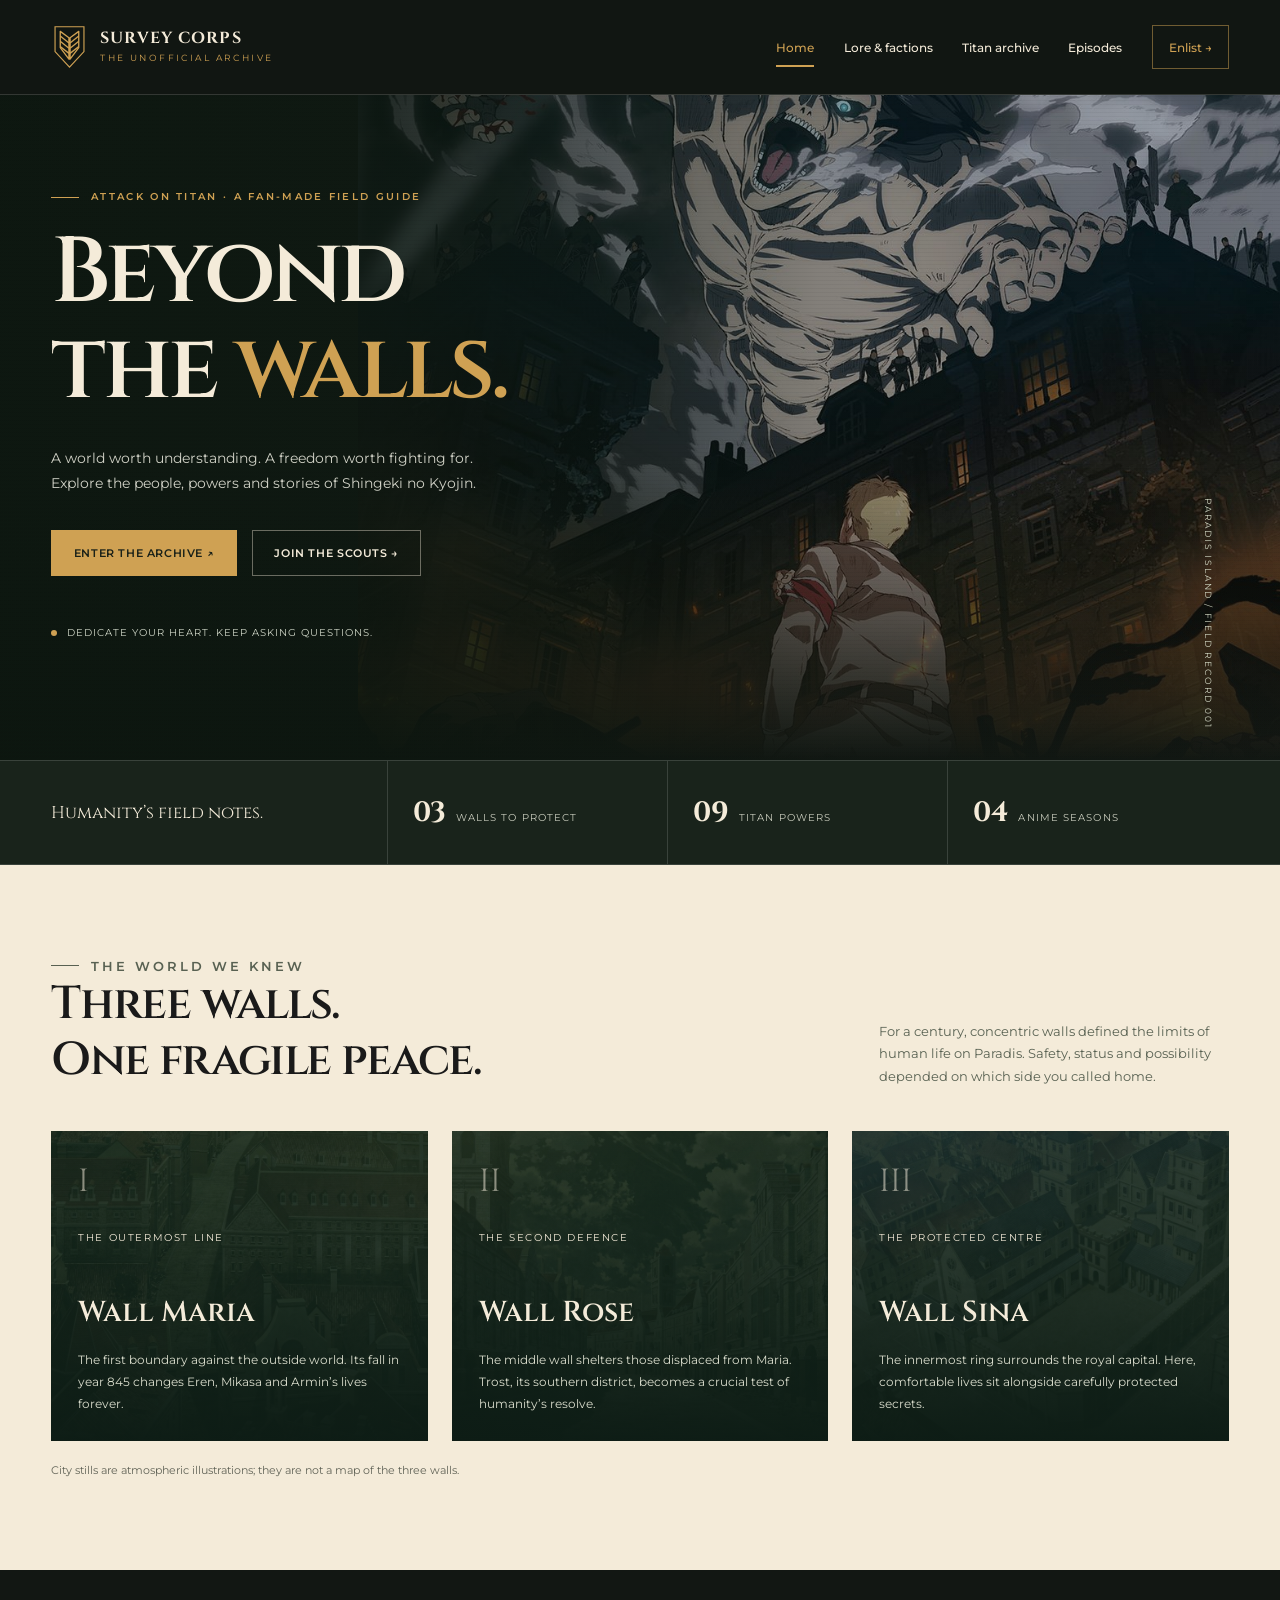
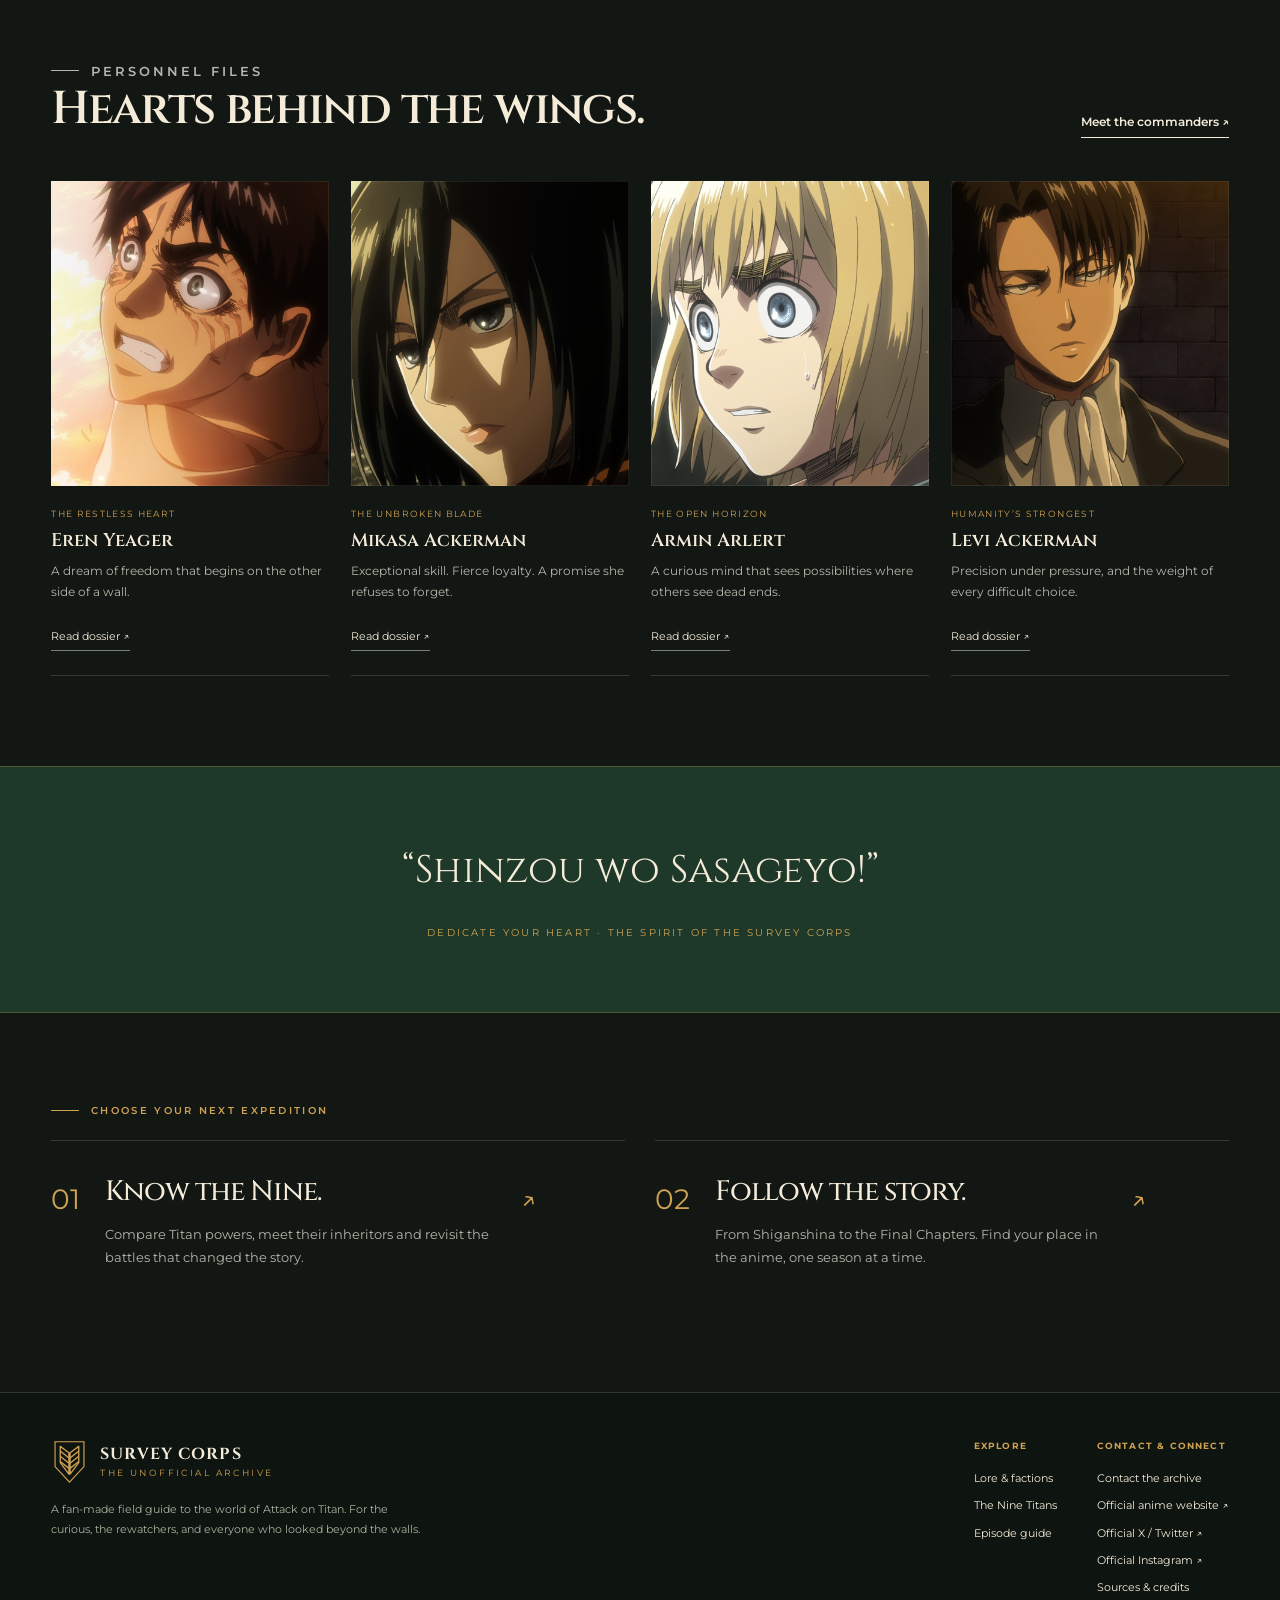
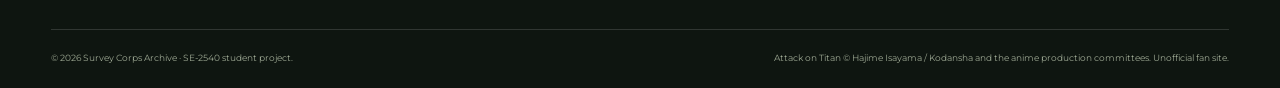
==== commit b5259218: "Restore pages and README from commit 0fb1380" ====
--- a/index.html
+++ b/index.html
@@ -13,6 +13,7 @@
     <link rel="stylesheet" href="vendor/bootstrap.min.css" />
     <link rel="stylesheet" href="css/fonts.css" />
     <link rel="stylesheet" href="css/style.css" />
+    <script src="js/main.js" defer></script>
   </head>
   <body>
     <a class="skip-link" href="#main">Skip to content</a>
@@ -24,6 +25,14 @@
             ><small>THE UNOFFICIAL ARCHIVE</small></span
           ></a
         >
+        <button
+          class="menu-toggle"
+          type="button"
+          aria-expanded="false"
+          aria-controls="main-navigation"
+        >
+          Menu +
+        </button>
         <nav class="site-nav" id="main-navigation" aria-label="Main navigation">
           <a href="index.html" aria-current="page">Home</a>
           <a href="about.html">Lore & factions</a>
@@ -165,10 +174,17 @@
               <div class="character-meta">The restless heart</div>
               <h3>Eren Yeager</h3>
               <p>A dream of freedom that begins on the other side of a wall.</p>
-              <details class="character-details">
-                <summary>Read dossier<span class="visually-hidden">: Eren Yeager</span></summary>
-                <p>Raised in Shiganshina, Eren joins the 104th Cadet Corps with Mikasa and Armin. His determination drives him toward the Survey Corps, while his unusual power forces humanity to reconsider what a Titan can be.</p>
-              </details>
+              <button
+                class="dossier-button"
+                type="button"
+                data-viewer
+                data-image="assets/images/eren.png"
+                data-title="Eren Yeager"
+                data-description="Raised in Shiganshina, Eren joins the 104th Cadet Corps with Mikasa and Armin. His determination drives him toward the Survey Corps, while his unusual power forces humanity to reconsider what a Titan can be."
+                aria-label="Read Eren Yeager dossier"
+              >
+                Read dossier ↗
+              </button>
             </article>
             <article class="character-card">
               <div class="character-image">
@@ -186,10 +202,17 @@
                 Exceptional skill. Fierce loyalty. A promise she refuses to
                 forget.
               </p>
-              <details class="character-details">
-                <summary>Read dossier<span class="visually-hidden">: Mikasa Ackerman</span></summary>
-                <p>Mikasa graduates at the top of the 104th Cadet Corps. Her ability with omni-directional mobility gear makes her a remarkable soldier, but the people she protects matter more to her than any rank.</p>
-              </details>
+              <button
+                class="dossier-button"
+                type="button"
+                data-viewer
+                data-image="assets/images/mikasa.png"
+                data-title="Mikasa Ackerman"
+                data-description="Mikasa graduates at the top of the 104th Cadet Corps. Her ability with omni-directional mobility gear makes her a remarkable soldier, but the people she protects matter more to her than any rank."
+                aria-label="Read Mikasa Ackerman dossier"
+              >
+                Read dossier ↗
+              </button>
             </article>
             <article class="character-card">
               <div class="character-image">
@@ -207,10 +230,17 @@
                 A curious mind that sees possibilities where others see dead
                 ends.
               </p>
-              <details class="character-details">
-                <summary>Read dossier<span class="visually-hidden">: Armin Arlert</span></summary>
-                <p>Armin dreams of an ocean he has only read about. He is not the strongest cadet, but careful observation, imagination and the courage to act make him an essential strategist.</p>
-              </details>
+              <button
+                class="dossier-button"
+                type="button"
+                data-viewer
+                data-image="assets/images/armin.png"
+                data-title="Armin Arlert"
+                data-description="Armin dreams of an ocean he has only read about. He is not the strongest cadet, but careful observation, imagination and the courage to act make him an essential strategist."
+                aria-label="Read Armin Arlert dossier"
+              >
+                Read dossier ↗
+              </button>
             </article>
             <article class="character-card">
               <div class="character-image">
@@ -228,10 +258,17 @@
                 Precision under pressure, and the weight of every difficult
                 choice.
               </p>
-              <details class="character-details">
-                <summary>Read dossier<span class="visually-hidden">: Levi Ackerman</span></summary>
-                <p>A captain in the Survey Corps, Levi leads its elite Special Operations Squad. His extraordinary combat skill is matched by a sharp awareness of the cost of every mission.</p>
-              </details>
+              <button
+                class="dossier-button"
+                type="button"
+                data-viewer
+                data-image="assets/images/levi.png"
+                data-title="Levi Ackerman"
+                data-description="A captain in the Survey Corps, Levi leads its elite Special Operations Squad. His extraordinary combat skill is matched by a sharp awareness of the cost of every mission."
+                aria-label="Read Levi Ackerman dossier"
+              >
+                Read dossier ↗
+              </button>
             </article>
           </div>
         </div>
@@ -320,5 +357,24 @@
         </div>
       </div>
     </footer>
+    <dialog
+      class="archive-dialog"
+      id="archive-viewer"
+      aria-labelledby="viewer-title"
+      aria-describedby="viewer-description"
+    >
+      <button
+        class="dialog-close"
+        type="button"
+        aria-label="Close archive viewer"
+      >
+        Close ×
+      </button>
+      <img class="dialog-image" src="assets/images/eren.png" alt="" />
+      <div class="dialog-copy">
+        <h2 id="viewer-title">Archive record</h2>
+        <p id="viewer-description"></p>
+      </div>
+    </dialog>
   </body>
 </html>
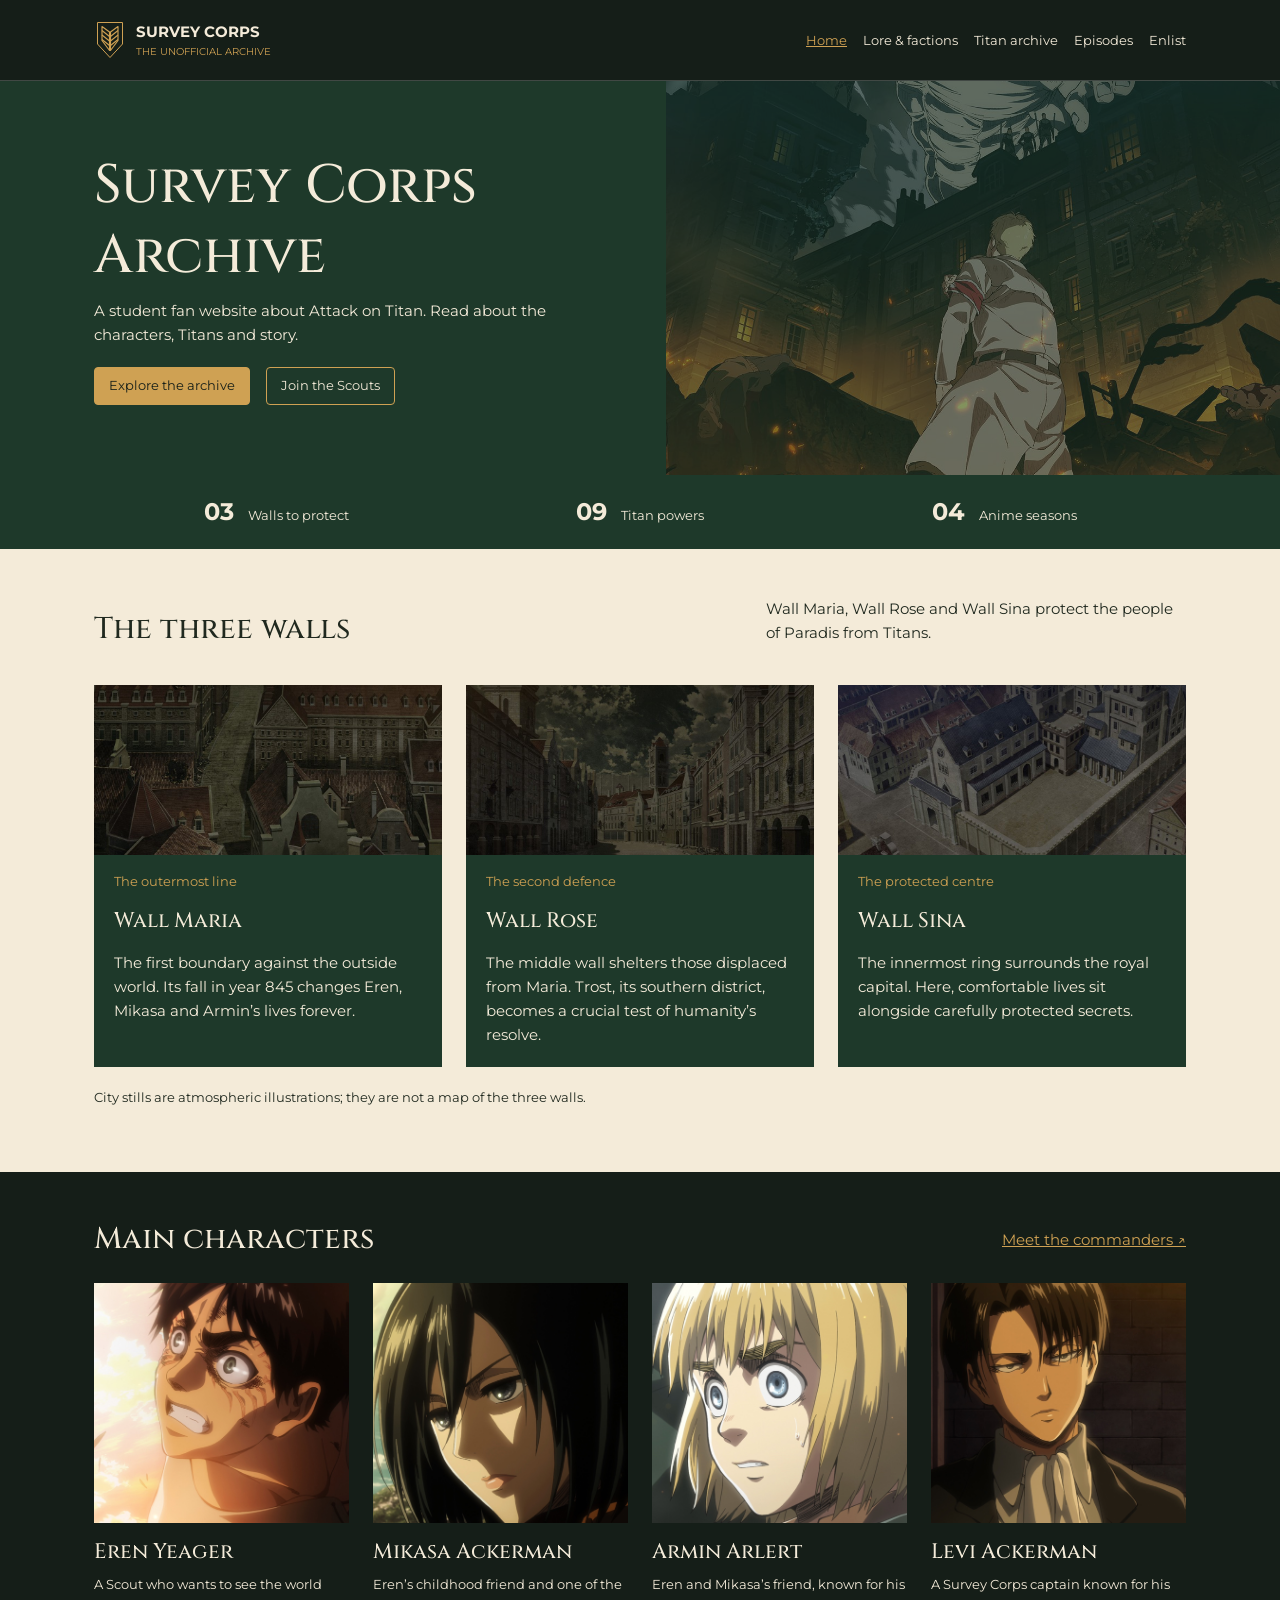
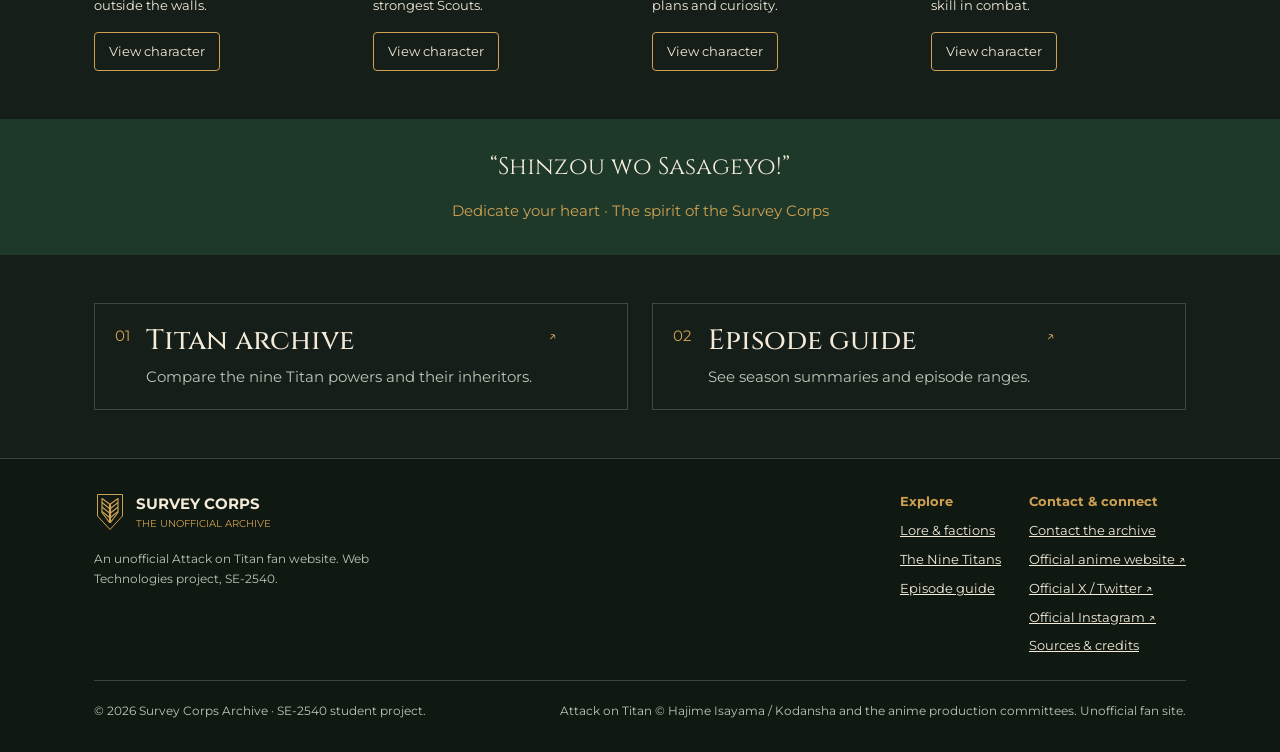
==== commit 490c0f8f: "Update pages and README for endterm project" ====
--- a/index.html
+++ b/index.html
@@ -1,111 +1,81 @@
 <!doctype html>
 <html lang="en">
   <head>
-    <meta charset="utf-8" />
-    <meta name="viewport" content="width=device-width, initial-scale=1" />
-    <meta
-      name="description"
-      content="Explore Attack on Titan: lore, characters, the Nine Titans and a season-by-season anime guide."
-    />
-    <meta name="theme-color" content="#1e392a" />
+    <meta charset="utf-8">
+    <meta name="viewport" content="width=device-width, initial-scale=1">
+    <meta name="description" content="Explore Attack on Titan: lore, characters, the Nine Titans and a season-by-season anime guide.">
+    <meta name="theme-color" content="#1e392a">
     <title>Beyond the walls | Survey Corps Archive</title>
-    <link rel="icon" href="assets/crest.svg" type="image/svg+xml" />
-    <link rel="stylesheet" href="vendor/bootstrap.min.css" />
-    <link rel="stylesheet" href="css/fonts.css" />
-    <link rel="stylesheet" href="css/style.css" />
-    <script src="js/main.js" defer></script>
+    <link rel="icon" href="assets/crest.svg" type="image/svg+xml">
+    <link rel="stylesheet" href="vendor/bootstrap.min.css">
+    <link rel="stylesheet" href="css/fonts.css">
+    <link rel="stylesheet" href="css/style.css">
+    <script src="vendor/jquery.min.js" defer></script>
+    <script src="js/script.js" defer></script>
   </head>
   <body>
     <a class="skip-link" href="#main">Skip to content</a>
     <header class="site-header">
       <div class="container header-inner">
-        <a class="brand" href="index.html"
-          ><img src="assets/crest.svg" alt="" width="37" height="48" /><span
-            ><strong>SURVEY CORPS</strong
-            ><small>THE UNOFFICIAL ARCHIVE</small></span
-          ></a
-        >
-        <button
-          class="menu-toggle"
-          type="button"
-          aria-expanded="false"
-          aria-controls="main-navigation"
-        >
+        <a class="brand" href="index.html">
+          <img src="assets/crest.svg" alt="" width="37" height="48">
+          <span>
+            <strong>SURVEY CORPS</strong>
+            <small>THE UNOFFICIAL ARCHIVE</small>
+          </span>
+        </a>
+        <button class="menu-toggle" type="button" aria-expanded="false" aria-controls="main-navigation">
           Menu +
         </button>
         <nav class="site-nav" id="main-navigation" aria-label="Main navigation">
           <a href="index.html" aria-current="page">Home</a>
-          <a href="about.html">Lore & factions</a>
+          <a href="about.html">Lore &amp; factions</a>
           <a href="titans.html">Titan archive</a>
           <a href="episodes.html">Episodes</a>
-          <a href="join.html" class="nav-enlist">Enlist →</a>
+          <a href="join.html" class="nav-enlist">Enlist</a>
         </nav>
       </div>
     </header>
     <main id="main">
       <section class="hero" aria-labelledby="hero-heading">
-        <img
-          class="hero-art"
-          src="assets/images/hero-keyvisual.jpg"
-          alt=""
-          width="1129"
-          height="1600"
-          fetchpriority="high"
-        />
+        <img class="hero-art" src="assets/images/hero-keyvisual.jpg" alt="" width="1129" height="1600" fetchpriority="high">
         <div class="container hero-content">
-          <p class="eyebrow">Attack on Titan · A fan-made field guide</p>
-          <h1 id="hero-heading">Beyond<br />the <span>walls.</span></h1>
-          <p class="intro">
-            A world worth understanding. A freedom worth fighting for. Explore
-            the people, powers and stories of Shingeki no Kyojin.
-          </p>
+          <h1 id="hero-heading">Survey Corps<br>Archive</h1>
+          <p class="intro">A student fan website about Attack on Titan. Read about the characters, Titans and story.</p>
           <div class="hero-actions">
-            <a class="btn btn-gold" href="about.html"
-              >ENTER THE ARCHIVE <span aria-hidden="true">↗</span></a
-            ><a class="btn btn-outline-archive" href="join.html"
-              >JOIN THE SCOUTS <span aria-hidden="true">→</span></a
-            >
-          </div>
-          <p class="hero-caption mb-0">
-            <span aria-hidden="true"></span> DEDICATE YOUR HEART. KEEP ASKING
-            QUESTIONS.
-          </p>
-        </div>
-        <span class="hero-coordinate" aria-hidden="true"
-          >PARADIS ISLAND / FIELD RECORD 001</span
-        >
+            <a class="btn btn-gold" href="about.html">Explore the archive</a>
+            <a class="btn btn-outline-archive" href="join.html">Join the Scouts</a>
+          </div>
+        </div>
       </section>
       <div class="archive-strip">
         <div class="container">
-          <div class="strip-item strip-intro">Humanity’s field notes.</div>
-          <div class="strip-item"><b>03</b><span>Walls to protect</span></div>
-          <div class="strip-item"><b>09</b><span>Titan powers</span></div>
-          <div class="strip-item"><b>04</b><span>Anime seasons</span></div>
+          <div class="strip-item">
+            <b>03</b>
+            <span>Walls to protect</span>
+          </div>
+          <div class="strip-item">
+            <b>09</b>
+            <span>Titan powers</span>
+          </div>
+          <div class="strip-item">
+            <b>04</b>
+            <span>Anime seasons</span>
+          </div>
         </div>
       </div>
       <section class="section paper-section" aria-labelledby="walls-heading">
         <div class="container">
           <div class="section-heading">
             <div>
-              <p class="eyebrow">The world we knew</p>
-              <h2 id="walls-heading">Three walls.<br />One fragile peace.</h2>
-            </div>
-            <p>
-              For a century, concentric walls defined the limits of human life
-              on Paradis. Safety, status and possibility depended on which side
-              you called home.
-            </p>
+              <h2 id="walls-heading">The three walls</h2>
+            </div>
+            <p>Wall Maria, Wall Rose and Wall Sina protect the people of Paradis from Titans.</p>
           </div>
           <div class="walls-grid">
             <article class="wall-card">
-              <img
-                src="assets/images/wall-city.jpg"
-                alt=""
-                width="800"
-                height="450"
-                loading="lazy"
-              /><span class="wall-number">I</span
-              ><span class="small-label">The outermost line</span>
+              <img src="assets/images/wall-city.jpg" alt="" width="800" height="450" loading="lazy">
+              <span class="small-label">The outermost line</span>
               <h3>Wall Maria</h3>
               <p>
                 The first boundary against the outside world. Its fall in year
@@ -113,14 +83,8 @@
               </p>
             </article>
             <article class="wall-card">
-              <img
-                src="assets/images/wall-street.jpg"
-                alt=""
-                width="800"
-                height="450"
-                loading="lazy"
-              /><span class="wall-number">II</span
-              ><span class="small-label">The second defence</span>
+              <img src="assets/images/wall-street.jpg" alt="" width="800" height="450" loading="lazy">
+              <span class="small-label">The second defence</span>
               <h3>Wall Rose</h3>
               <p>
                 The middle wall shelters those displaced from Maria. Trost, its
@@ -128,14 +92,8 @@
               </p>
             </article>
             <article class="wall-card">
-              <img
-                src="assets/images/wall-gate.jpg"
-                alt=""
-                width="800"
-                height="450"
-                loading="lazy"
-              /><span class="wall-number">III</span
-              ><span class="small-label">The protected centre</span>
+              <img src="assets/images/wall-gate.jpg" alt="" width="800" height="450" loading="lazy">
+              <span class="small-label">The protected centre</span>
               <h3>Wall Sina</h3>
               <p>
                 The innermost ring surrounds the royal capital. Here,
@@ -153,122 +111,42 @@
         <div class="container">
           <div class="section-heading">
             <div>
-              <p class="eyebrow">Personnel files</p>
-              <h2 id="people-heading">Hearts behind the wings.</h2>
-            </div>
-            <a class="text-link" href="about.html#commanders"
-              >Meet the commanders ↗</a
-            >
+              <h2 id="people-heading">Main characters</h2>
+            </div>
+            <a class="text-link" href="about.html#commanders">Meet the commanders ↗</a>
           </div>
           <div class="character-grid">
             <article class="character-card">
               <div class="character-image">
-                <img
-                  src="assets/images/eren.png"
-                  alt="Eren Yeager in the anime"
-                  width="900"
-                  height="507"
-                  loading="lazy"
-                />
-              </div>
-              <div class="character-meta">The restless heart</div>
+                <img src="assets/images/eren.png" alt="Eren Yeager in the anime" width="900" height="507" loading="lazy">
+              </div>
               <h3>Eren Yeager</h3>
-              <p>A dream of freedom that begins on the other side of a wall.</p>
-              <button
-                class="dossier-button"
-                type="button"
-                data-viewer
-                data-image="assets/images/eren.png"
-                data-title="Eren Yeager"
-                data-description="Raised in Shiganshina, Eren joins the 104th Cadet Corps with Mikasa and Armin. His determination drives him toward the Survey Corps, while his unusual power forces humanity to reconsider what a Titan can be."
-                aria-label="Read Eren Yeager dossier"
-              >
-                Read dossier ↗
-              </button>
-            </article>
-            <article class="character-card">
-              <div class="character-image">
-                <img
-                  src="assets/images/mikasa.png"
-                  alt="Mikasa Ackerman in the anime"
-                  width="900"
-                  height="507"
-                  loading="lazy"
-                />
-              </div>
-              <div class="character-meta">The unbroken blade</div>
+              <p>A Scout who wants to see the world outside the walls.</p>
+              <button class="dossier-button" type="button" data-viewer data-image="assets/images/eren.png" data-title="Eren Yeager" data-description="Raised in Shiganshina, Eren joins the 104th Cadet Corps with Mikasa and Armin. His determination drives him toward the Survey Corps, while his unusual power forces humanity to reconsider what a Titan can be." aria-label="Read Eren Yeager dossier">View character</button>
+            </article>
+            <article class="character-card">
+              <div class="character-image">
+                <img src="assets/images/mikasa.png" alt="Mikasa Ackerman in the anime" width="900" height="507" loading="lazy">
+              </div>
               <h3>Mikasa Ackerman</h3>
-              <p>
-                Exceptional skill. Fierce loyalty. A promise she refuses to
-                forget.
-              </p>
-              <button
-                class="dossier-button"
-                type="button"
-                data-viewer
-                data-image="assets/images/mikasa.png"
-                data-title="Mikasa Ackerman"
-                data-description="Mikasa graduates at the top of the 104th Cadet Corps. Her ability with omni-directional mobility gear makes her a remarkable soldier, but the people she protects matter more to her than any rank."
-                aria-label="Read Mikasa Ackerman dossier"
-              >
-                Read dossier ↗
-              </button>
-            </article>
-            <article class="character-card">
-              <div class="character-image">
-                <img
-                  src="assets/images/armin.png"
-                  alt="Armin Arlert in the anime"
-                  width="900"
-                  height="507"
-                  loading="lazy"
-                />
-              </div>
-              <div class="character-meta">The open horizon</div>
+              <p>Eren’s childhood friend and one of the strongest Scouts.</p>
+              <button class="dossier-button" type="button" data-viewer data-image="assets/images/mikasa.png" data-title="Mikasa Ackerman" data-description="Mikasa graduates at the top of the 104th Cadet Corps. Her ability with omni-directional mobility gear makes her a remarkable soldier, but the people she protects matter more to her than any rank." aria-label="Read Mikasa Ackerman dossier">View character</button>
+            </article>
+            <article class="character-card">
+              <div class="character-image">
+                <img src="assets/images/armin.png" alt="Armin Arlert in the anime" width="900" height="507" loading="lazy">
+              </div>
               <h3>Armin Arlert</h3>
-              <p>
-                A curious mind that sees possibilities where others see dead
-                ends.
-              </p>
-              <button
-                class="dossier-button"
-                type="button"
-                data-viewer
-                data-image="assets/images/armin.png"
-                data-title="Armin Arlert"
-                data-description="Armin dreams of an ocean he has only read about. He is not the strongest cadet, but careful observation, imagination and the courage to act make him an essential strategist."
-                aria-label="Read Armin Arlert dossier"
-              >
-                Read dossier ↗
-              </button>
-            </article>
-            <article class="character-card">
-              <div class="character-image">
-                <img
-                  src="assets/images/levi.png"
-                  alt="Levi Ackerman in the anime"
-                  width="900"
-                  height="507"
-                  loading="lazy"
-                />
-              </div>
-              <div class="character-meta">Humanity’s strongest</div>
+              <p>Eren and Mikasa’s friend, known for his plans and curiosity.</p>
+              <button class="dossier-button" type="button" data-viewer data-image="assets/images/armin.png" data-title="Armin Arlert" data-description="Armin dreams of an ocean he has only read about. He is not the strongest cadet, but careful observation, imagination and the courage to act make him an essential strategist." aria-label="Read Armin Arlert dossier">View character</button>
+            </article>
+            <article class="character-card">
+              <div class="character-image">
+                <img src="assets/images/levi.png" alt="Levi Ackerman in the anime" width="900" height="507" loading="lazy">
+              </div>
               <h3>Levi Ackerman</h3>
-              <p>
-                Precision under pressure, and the weight of every difficult
-                choice.
-              </p>
-              <button
-                class="dossier-button"
-                type="button"
-                data-viewer
-                data-image="assets/images/levi.png"
-                data-title="Levi Ackerman"
-                data-description="A captain in the Survey Corps, Levi leads its elite Special Operations Squad. His extraordinary combat skill is matched by a sharp awareness of the cost of every mission."
-                aria-label="Read Levi Ackerman dossier"
-              >
-                Read dossier ↗
-              </button>
+              <p>A Survey Corps captain known for his skill in combat.</p>
+              <button class="dossier-button" type="button" data-viewer data-image="assets/images/levi.png" data-title="Levi Ackerman" data-description="A captain in the Survey Corps, Levi leads its elite Special Operations Squad. His extraordinary combat skill is matched by a sharp awareness of the cost of every mission." aria-label="Read Levi Ackerman dossier">View character</button>
             </article>
           </div>
         </div>
@@ -281,30 +159,23 @@
       </section>
       <section class="section">
         <div class="container">
-          <p class="eyebrow">Choose your next expedition</p>
           <div class="explore-grid">
-            <a class="explore-card" href="titans.html"
-              ><span aria-hidden="true">01</span>
+            <a class="explore-card" href="titans.html">
+              <span aria-hidden="true">01</span>
               <div>
-                <h2 class="h3">Know the Nine.</h2>
-                <p>
-                  Compare Titan powers, meet their inheritors and revisit the
-                  battles that changed the story.
-                </p>
-              </div>
-              <span aria-hidden="true">↗</span></a
-            >
-            <a class="explore-card" href="episodes.html"
-              ><span aria-hidden="true">02</span>
+                <h2 class="h3">Titan archive</h2>
+                <p>Compare the nine Titan powers and their inheritors.</p>
+              </div>
+              <span aria-hidden="true">↗</span>
+            </a>
+            <a class="explore-card" href="episodes.html">
+              <span aria-hidden="true">02</span>
               <div>
-                <h2 class="h3">Follow the story.</h2>
-                <p>
-                  From Shiganshina to the Final Chapters. Find your place in the
-                  anime, one season at a time.
-                </p>
-              </div>
-              <span aria-hidden="true">↗</span></a
-            >
+                <h2 class="h3">Episode guide</h2>
+                <p>See season summaries and episode ranges.</p>
+              </div>
+              <span aria-hidden="true">↗</span>
+            </a>
           </div>
         </div>
       </section>
@@ -313,64 +184,49 @@
       <div class="container">
         <div class="footer-top">
           <div class="footer-intro">
-            <a class="brand" href="index.html"
-              ><img src="assets/crest.svg" alt="" width="37" height="48" /><span
-                ><strong>SURVEY CORPS</strong
-                ><small>THE UNOFFICIAL ARCHIVE</small></span
-              ></a
-            >
-            <p>
-              A fan-made field guide to the world of Attack on Titan. For the
-              curious, the rewatchers, and everyone who looked beyond the walls.
-            </p>
+            <a class="brand" href="index.html">
+              <img src="assets/crest.svg" alt="" width="37" height="48">
+              <span>
+                <strong>SURVEY CORPS</strong>
+                <small>THE UNOFFICIAL ARCHIVE</small>
+              </span>
+            </a>
+            <p>An unofficial Attack on Titan fan website. Web Technologies project, SE-2540.</p>
           </div>
           <div class="footer-links">
             <div>
-              <b>Explore</b><a href="about.html">Lore & factions</a
-              ><a href="titans.html">The Nine Titans</a
-              ><a href="episodes.html">Episode guide</a>
-            </div>
-            <div>
-              <b>Contact & connect</b
-              ><a href="join.html#contact">Contact the archive</a
-              ><a
-                href="https://shingeki.tv/"
-                target="_blank"
-                rel="noopener noreferrer"
-                >Official anime website ↗</a
-              ><a
-                href="https://x.com/anime_shingeki"
-                target="_blank"
-                rel="noopener noreferrer"
-                >Official X / Twitter ↗</a
-              ><a href="https://www.instagram.com/anime_shingeki_official" target="_blank" rel="noopener noreferrer">Official Instagram ↗</a
-              ><a href="about.html#credits">Sources & credits</a>
+              <b>Explore</b>
+              <a href="about.html">Lore &amp; factions</a>
+              <a href="titans.html">The Nine Titans</a>
+              <a href="episodes.html">Episode guide</a>
+            </div>
+            <div>
+              <b>Contact &amp; connect</b>
+              <a href="join.html#contact">Contact the archive</a>
+              <a href="https://shingeki.tv/" target="_blank" rel="noopener noreferrer">Official anime website ↗</a>
+              <a href="https://x.com/anime_shingeki" target="_blank" rel="noopener noreferrer">Official X / Twitter ↗</a>
+              <a href="https://www.instagram.com/anime_shingeki_official" target="_blank" rel="noopener noreferrer">Official Instagram ↗</a>
+              <a href="about.html#credits">Sources &amp; credits</a>
             </div>
           </div>
         </div>
         <div class="footer-bottom">
-          <span>© 2026 Survey Corps Archive · SE-2540 student project.</span
-          ><span
-            >Attack on Titan © Hajime Isayama / Kodansha and the anime
-            production committees. Unofficial fan site.</span
-          >
+          <span>© 2026 Survey Corps Archive · SE-2540 student project.</span>
+          <span>Attack on Titan © Hajime Isayama / Kodansha and the anime
+            production committees. Unofficial fan site.</span>
         </div>
       </div>
     </footer>
-    <dialog
-      class="archive-dialog"
-      id="archive-viewer"
-      aria-labelledby="viewer-title"
-      aria-describedby="viewer-description"
-    >
-      <button
-        class="dialog-close"
-        type="button"
-        aria-label="Close archive viewer"
-      >
+    <dialog class="archive-dialog" id="archive-viewer" aria-labelledby="viewer-title" aria-describedby="viewer-description">
+      <button class="dialog-close" type="button" aria-label="Close archive viewer">
         Close ×
       </button>
-      <img class="dialog-image" src="assets/images/eren.png" alt="" />
+      <img class="dialog-image" src="assets/images/eren.png" alt="">
+      <div class="viewer-controls">
+        <button type="button" id="previous-image" aria-label="Previous image">← Previous</button>
+        <span id="viewer-count" role="status"></span>
+        <button type="button" id="next-image" aria-label="Next image">Next →</button>
+      </div>
       <div class="dialog-copy">
         <h2 id="viewer-title">Archive record</h2>
         <p id="viewer-description"></p>
--- a/css/style.css
+++ b/css/style.css
@@ -1,1468 +1,256 @@
-/* Shared styles */
 :root {
   --forest: #1e392a;
   --gold: #cfa153;
-  --ink: #1a1a1a;
   --paper: #f4ebd9;
-  --muted: #b4b6aa;
-  --line: #ffffff24;
-  --heading: "Cinzel", Georgia, serif;
-  --body: "Montserrat", Arial, sans-serif;
-  --space: clamp(4rem, 7vw, 7rem);
-}
-* {
-  box-sizing: border-box;
-}
-html {
-  scroll-behavior: smooth;
-  scroll-padding-top: 7rem;
-}
+  --muted: #bdc6b7;
+  --line: #ffffff30;
+}
+* { box-sizing: border-box; }
+html { scroll-padding-top: 100px; }
 body {
   margin: 0;
-  background: #121713;
+  background: #151e18;
   color: var(--paper);
-  font-family: var(--body);
-  font-size: 15px;
-  line-height: 1.75;
-}
-::selection {
-  background: var(--gold);
-  color: var(--ink);
-}
-img {
-  display: block;
-  max-width: 100%;
-}
-a {
-  color: inherit;
-  text-underline-offset: 0.3em;
-}
-a:hover {
-  color: var(--gold);
-}
-button,
-input,
-select,
-textarea {
-  font: inherit;
-}
-button {
-  cursor: pointer;
-}
-:focus-visible {
-  outline: 3px solid var(--gold);
-  outline-offset: 5px;
-}
-a:focus,
-button:focus {
-  text-decoration-thickness: 2px;
-}
-h1,
-h2,
-h3,
-h4 {
-  font-family: var(--heading);
-  font-weight: 600;
-  line-height: 1.2;
-}
-h1 {
-  font-size: clamp(2.8rem, 6vw, 5.2rem);
-  letter-spacing: -0.045em;
-}
-h2 {
-  font-size: clamp(2rem, 3.6vw, 3.1rem);
-  letter-spacing: -0.035em;
-}
-h3 {
-  font-size: 1.4rem;
-}
-p {
-  margin-bottom: 1.2rem;
-}
-.container {
-  max-width: 1320px;
-  padding-inline: clamp(22px, 4vw, 64px);
-}
+  font: 15px/1.6 "Montserrat", Arial, sans-serif;
+}
+img { display: block; max-width: 100%; }
+a { color: inherit; }
+a:hover { color: var(--gold); }
+button, input, select, textarea { font: inherit; }
+button, summary { cursor: pointer; }
+:focus-visible { outline: 3px solid var(--gold); outline-offset: 3px; }
+h1, h2, h3, h4 { font-family: "Cinzel", Georgia, serif; line-height: 1.3; }
+h1 { font-size: 42px; }
+h2 { font-size: 30px; }
+h3 { font-size: 21px; }
+.container { max-width: 1140px; padding-inline: 24px; }
+.muted, .form-help, .table-footnote, .sources-panel { color: var(--muted); }
+.small-label, .meta { color: var(--gold); font-size: 13px; }
 .skip-link {
   position: fixed;
-  top: -90px;
-  left: 1rem;
-  z-index: 20;
+  top: -60px;
+  left: 10px;
+  z-index: 30;
+  padding: 10px;
   background: var(--paper);
-  color: var(--ink);
-  padding: 0.6rem 1rem;
-}
-.skip-link:focus {
-  top: 0.5rem;
-}
-/* Header and navigation */
+  color: #151e18;
+}
+.skip-link:focus { top: 10px; }
+
+/* Navigation */
 .site-header {
   position: sticky;
   top: 0;
   z-index: 10;
-  background: #121713f5;
+  background: #151e18;
   border-bottom: 1px solid var(--line);
 }
-.header-inner {
+.header-inner, .brand, .site-nav, .hero-actions, .form-actions, .filter-buttons, .viewer-controls {
+  display: flex;
+  align-items: center;
+  gap: 16px;
+}
+.header-inner { justify-content: space-between; min-height: 80px; }
+.brand { text-decoration: none; gap: 10px; }
+.brand img { width: 32px; height: 42px; }
+.brand strong, .brand small { display: block; }
+.brand strong { font-size: 15px; }
+.brand small { color: var(--gold); font-size: 10px; }
+.site-nav a { font-size: 13px; text-decoration: none; }
+.site-nav a[aria-current="page"] { color: var(--gold); text-decoration: underline; }
+.menu-toggle { display: none; }
+.btn, .menu-toggle, .dossier-button, .dialog-close, .viewer-controls button {
+  border-radius: 4px;
+  border: 1px solid var(--gold);
+  padding: 8px 14px;
+  background: transparent;
+  color: var(--paper);
+  font-size: 13px;
+}
+.btn-gold, .filter-buttons .active { background: var(--gold); color: #151e18; }
+.btn:hover, .dossier-button:hover, .viewer-controls button:hover { background: #36543e; color: white; }
+.text-link { color: var(--gold); }
+.hero-actions, .form-actions, .filter-buttons { flex-wrap: wrap; margin-top: 20px; }
+.section { padding-block: 48px; }
+.section-heading {
   display: flex;
   justify-content: space-between;
   align-items: center;
-  gap: 2rem;
-  min-height: 94px;
-}
-.brand {
-  display: flex;
-  gap: 12px;
-  align-items: center;
-  text-decoration: none;
-  flex-shrink: 0;
-}
-.brand img {
-  width: 37px;
-  height: 48px;
-}
-.brand strong {
-  display: block;
-  font-family: var(--heading);
-  letter-spacing: 0.07em;
-  line-height: 1.35;
-  font-size: 16px;
-}
-.brand small {
-  display: block;
-  color: var(--gold);
-  font-size: 9px;
-  letter-spacing: 0.27em;
-}
-.site-nav {
-  display: flex;
-  align-items: center;
-  gap: clamp(1rem, 2.3vw, 2.1rem);
-}
-.site-nav a {
-  font-size: 12px;
-  font-weight: 500;
-  text-decoration: none;
-  padding-block: 1rem;
-  white-space: nowrap;
-  position: relative;
-}
-.site-nav a[aria-current="page"] {
-  color: var(--gold);
-}
-.site-nav a[aria-current="page"]::after {
-  content: "";
-  position: absolute;
-  height: 2px;
-  background: var(--gold);
-  bottom: 7px;
-  left: 0;
-  right: 0;
-}
-.site-nav .nav-enlist {
-  border: 1px solid #cfa15380;
-  padding: 0.65rem 1rem;
-  color: var(--gold);
-}
-.site-nav .nav-enlist[aria-current="page"]::after {
-  display: none;
-}
-.menu-toggle {
-  display: none;
-  background: transparent;
-  border: 1px solid var(--line);
-  color: var(--paper);
-  padding: 0.5rem 0.8rem;
-  font-size: 12px;
-}
-.eyebrow {
-  color: var(--gold);
-  font-size: 10px;
-  letter-spacing: 0.23em;
-  text-transform: uppercase;
-  font-weight: 600;
-  margin-bottom: 1.25rem;
-  display: flex;
-  align-items: center;
-  gap: 12px;
-}
-.eyebrow::before {
-  content: "";
-  width: 28px;
-  height: 1px;
-  background: currentColor;
-}
-.muted {
-  color: var(--muted);
-}
-.small-label {
-  font-size: 10px;
-  letter-spacing: 0.16em;
-  text-transform: uppercase;
-}
-.btn {
-  border-radius: 0;
-  padding: 0.85rem 1.35rem;
-  font-size: 11px;
-  letter-spacing: 0.055em;
-  font-weight: 600;
-  transition:
-    background 0.2s,
-    transform 0.2s;
-}
-.btn:hover {
-  transform: translateY(-2px);
-}
-.btn-gold {
-  color: #1a2118;
-  background: var(--gold);
-  border: 1px solid var(--gold);
-}
-.btn-gold:hover,
-.btn-gold:focus {
-  background: #e3b971;
-  color: #111;
-  border-color: #e3b971;
-}
-.btn-outline-archive {
-  color: var(--paper);
-  border: 1px solid #f4ebd966;
-  background: transparent;
-}
-.btn-outline-archive:hover,
-.btn-outline-archive:focus {
-  background: var(--paper);
-  color: var(--ink);
-}
-.text-link {
-  font-size: 12px;
-  font-weight: 600;
-  text-decoration: none;
-  border-bottom: 1px solid currentColor;
-  padding-bottom: 5px;
-}
-.section {
-  padding-block: var(--space);
-}
-.section-heading {
-  display: flex;
-  justify-content: space-between;
-  align-items: end;
-  gap: 2rem;
-  margin-bottom: 2.7rem;
-}
-.section-heading h2 {
-  margin: 0;
-}
-.section-heading p {
-  max-width: 350px;
-  margin: 0;
-  font-size: 13px;
-  color: var(--muted);
-}
-/* Home hero */
-.hero {
-  min-height: 665px;
-  position: relative;
-  isolation: isolate;
-  display: flex;
-  align-items: center;
-  overflow: hidden;
-  background: #202821;
-}
+  gap: 28px;
+  margin-bottom: 24px;
+}
+.section-heading p { max-width: 420px; }
+.section-heading h2 { margin-bottom: 0; }
+
+/* Home */
+.hero { position: relative; background: var(--forest); overflow: hidden; }
 .hero-art {
   position: absolute;
-  inset: 0 0 0 auto;
-  z-index: -3;
-  width: 72%;
+  right: 0;
+  width: 48%;
   height: 100%;
   object-fit: cover;
-  object-position: center 27%;
-}
-.hero::before {
-  content: "";
-  position: absolute;
-  inset: 0;
-  z-index: -2;
-  background:
-    linear-gradient(
-      90deg,
-      #0c160feb 0%,
-      #0c160fd9 29%,
-      #0c160f45 64%,
-      #0c160f15
-    ),
-    linear-gradient(0deg, #121713, transparent 45%);
-}
-.hero::after {
-  content: "";
-  position: absolute;
-  inset: 0;
-  z-index: -1;
-  background: repeating-linear-gradient(
-    0deg,
-    transparent 0 3px,
-    #0000000a 3px 4px
-  );
-  pointer-events: none;
-}
-.hero-content {
-  padding-block: 80px 105px;
-}
-.hero h1 {
-  font-size: clamp(3.6rem, 7.2vw, 6.9rem);
-  line-height: 1.04;
-  margin: 0 0 1.8rem;
-  max-width: 720px;
-}
-.hero h1 span {
-  color: var(--gold);
-}
-.hero .intro {
-  max-width: 440px;
-  font-size: 14px;
-  color: #d0d1c6;
-}
-.hero-actions {
-  display: flex;
-  flex-wrap: wrap;
-  gap: 15px;
-  margin-top: 2.2rem;
-}
-.hero-coordinate {
-  position: absolute;
-  bottom: 32px;
-  right: 5%;
-  font-size: 9px;
-  letter-spacing: 0.2em;
-  color: #d1d6c3;
-  writing-mode: vertical-rl;
-}
-.hero-caption {
-  display: flex;
-  align-items: center;
-  gap: 10px;
-  font-size: 10px;
-  color: #ccd3c4;
-  margin-top: 3rem;
-  letter-spacing: 0.1em;
-}
-.hero-caption span {
-  width: 6px;
-  height: 6px;
-  border-radius: 50%;
-  background: var(--gold);
-}
-.archive-strip {
-  border-block: 1px solid var(--line);
-  background: #19231b;
-}
-.archive-strip .container {
-  display: grid;
-  grid-template-columns: 1.2fr repeat(3, 1fr);
-}
-.strip-item {
-  padding: 27px 25px;
-  border-right: 1px solid var(--line);
-}
-.strip-item:first-child {
-  padding-left: 0;
-}
-.strip-item:last-child {
-  border: 0;
-}
-.strip-item b {
-  font-family: var(--heading);
-  font-size: 28px;
-  margin-right: 10px;
-}
-.strip-item span {
-  font-size: 10px;
-  color: #c8cbbc;
-  letter-spacing: 0.11em;
-  text-transform: uppercase;
-}
-.strip-intro {
-  display: flex;
-  align-items: center;
-  font-family: var(--heading);
-  font-size: 17px;
-}
-.paper-section {
-  background: var(--paper);
-  color: var(--ink);
-}
-.paper-section .eyebrow {
-  color: #775c2c;
-}
-.paper-section .muted,
-.paper-section .section-heading p {
-  color: #586152;
-}
-.walls-grid {
+  opacity: 0.45;
+}
+.hero-content { position: relative; padding-block: 70px; }
+.hero h1 { font-size: 54px; }
+.hero .intro { max-width: 460px; }
+.archive-strip { background: var(--forest); }
+.archive-strip .container { display: grid; grid-template-columns: repeat(3, 1fr); }
+.strip-item { padding: 18px 0; text-align: center; }
+.strip-item b { margin-right: 10px; font-size: 24px; }
+.strip-item span { font-size: 13px; }
+.paper-section { background: var(--paper); color: #20291f; }
+.paper-section .small-label { color: #6b501e; }
+.walls-grid, .character-grid, .explore-grid {
   display: grid;
   grid-template-columns: repeat(3, minmax(0, 1fr));
   gap: 24px;
 }
-.wall-card {
-  position: relative;
-  min-height: 310px;
-  overflow: hidden;
-  background: var(--forest);
-  color: var(--paper);
-  display: flex;
-  flex-direction: column;
-  justify-content: flex-end;
-  padding: 27px;
-}
-.wall-card > img {
-  position: absolute;
-  inset: 0;
-  width: 100%;
-  height: 100%;
-  object-fit: cover;
-  opacity: 0.44;
-  transition: transform 0.5s;
-}
-.wall-card::after {
-  content: "";
-  position: absolute;
-  inset: 0;
-  background: linear-gradient(0deg, #0d1c15fa, #0d1c1500 100%);
-}
-.wall-card > :not(img) {
-  position: relative;
-  z-index: 1;
-}
-.wall-card:hover > img {
-  transform: scale(1.045);
-}
-.wall-number {
-  position: absolute !important;
-  top: 23px;
-  font-family: var(--heading);
-  color: #ede5d58a;
-  font-size: 32px;
-}
-.wall-card h3 {
-  margin-top: 50px;
-  font-size: 1.8rem;
-}
-.wall-card p {
-  margin: 0.65rem 0 0;
-  color: #d9dccc;
-  font-size: 12px;
-  line-height: 1.8;
-}
-.world-note {
-  margin: 20px 0 0;
-  font-size: 11px;
-  color: #626458;
-}
-.character-grid {
-  display: grid;
-  grid-template-columns: repeat(4, minmax(0, 1fr));
-  gap: 22px;
-}
-.character-card {
-  border-bottom: 1px solid var(--line);
-  padding-bottom: 24px;
-}
-.character-image {
-  background: radial-gradient(ellipse at 50% 75%, #58634a, #202c21 65%);
-  height: 305px;
-  overflow: hidden;
-  position: relative;
-}
-.character-image::after {
-  content: "";
-  position: absolute;
-  inset: 0;
-  border: 1px solid #f4ebd915;
-}
-.character-image img {
-  width: 100%;
-  height: 100%;
-  object-fit: cover;
-  object-position: 52% center;
-  transition: transform 0.35s;
-}
-.character-card:hover img {
-  transform: scale(1.04);
-}
-.character-meta {
-  margin: 20px 0 8px;
-  font-size: 9px;
-  color: var(--gold);
-  letter-spacing: 0.15em;
-  text-transform: uppercase;
-}
-.character-card h3 {
-  font-size: 1.15rem;
-}
-.character-card p {
-  font-size: 12px;
-  color: var(--muted);
-  min-height: 3.6em;
-}
-.dossier-button {
-  background: none;
-  border: 0;
-  border-bottom: 1px solid #76816d;
-  padding: 0 0 4px;
-  color: var(--paper);
-  font-size: 11px;
-}
-.dossier-button:hover {
-  color: var(--gold);
-}
-.manifesto {
-  padding-block: 70px;
-  background: var(--forest);
-  border-block: 1px solid #cfa15345;
-  text-align: center;
-}
-.manifesto blockquote {
-  font-family: var(--heading);
-  font-size: clamp(1.5rem, 3vw, 2.8rem);
-  max-width: 850px;
-  margin: auto;
-}
-.manifesto p {
-  font-size: 10px;
-  letter-spacing: 0.22em;
-  text-transform: uppercase;
-  color: var(--gold);
-  margin: 20px 0 0;
-}
-.explore-grid {
-  display: grid;
-  grid-template-columns: 1fr 1fr;
-  gap: 30px;
-}
-.explore-card {
-  padding: 34px 0;
-  border-top: 1px solid var(--line);
-  text-decoration: none;
-  display: flex;
-  gap: 25px;
-  align-items: start;
-}
-.explore-card > span {
-  font-size: 28px;
-  color: var(--gold);
-}
-.explore-card p {
-  font-size: 13px;
-  color: var(--muted);
-  max-width: 390px;
-  margin: 15px 0 0;
-}
-.page-intro {
-  padding-block: 68px 54px;
-  border-bottom: 1px solid var(--line);
-}
-.page-intro h1 {
-  margin-bottom: 1.3rem;
-}
-.page-intro .lead {
-  max-width: 680px;
-  font-size: 15px;
-  color: #bfc6b7;
-}
-.breadcrumb-line {
-  display: flex;
-  gap: 12px;
-  font-size: 10px;
-  color: #a5b09c;
-  margin-bottom: 45px;
-  letter-spacing: 0.09em;
-}
-.breadcrumb-line a {
-  text-decoration: none;
-}
-.split-layout {
-  display: grid;
-  grid-template-columns: 1fr 1.1fr;
-  gap: 65px;
-  align-items: start;
-}
-.lore-prose p {
-  color: var(--muted);
-  font-size: 14px;
-}
-.map-panel {
-  position: relative;
-  min-height: 380px;
-  display: grid;
-  place-items: center;
-  background: #1c2b21;
-  border: 1px solid var(--line);
-  padding: 24px;
-}
-.map-panel svg {
-  width: 100%;
-  max-width: 390px;
-  height: 310px;
-}
-.map-panel figcaption {
-  font-size: 10px;
-  letter-spacing: 0.1em;
-  color: #c4cabb;
-  text-align: center;
-}
-.faction-list {
-  padding: 0;
-  margin: 0;
-  list-style: none;
-}
-.faction-list li {
-  display: grid;
-  grid-template-columns: 55px 1fr 1.3fr;
-  align-items: start;
-  gap: 25px;
-  padding: 30px 0;
-  border-top: 1px solid #1e392a35;
-}
-.faction-icon {
-  width: 46px;
-  height: 46px;
-  border: 1px solid #1e392a50;
-  display: grid;
-  place-items: center;
-  color: var(--forest);
-  font-size: 20px;
-  font-family: var(--heading);
-}
-.faction-list h3 {
-  font-size: 1.2rem;
-  margin: 3px 0 7px;
-}
-.faction-list p {
-  font-size: 13px;
-  color: #515c4e;
-  margin: 0;
-}
-.faction-list .small-label {
-  color: #796639;
-  font-size: 9px;
-}
-.commanders {
-  display: grid;
-  gap: 35px;
-}
-.commander {
-  display: grid;
-  grid-template-columns: 210px 1fr;
-  gap: 40px;
-  align-items: center;
-  max-width: 920px;
-}
-.commander:nth-child(even) {
-  grid-template-columns: 1fr 210px;
-  margin-left: auto;
-}
-.commander:nth-child(even) .commander-photo {
-  order: 2;
-}
-.commander-photo {
-  height: 255px;
-  background: #253327;
-  overflow: hidden;
-}
-.commander-photo img {
-  width: 100%;
-  height: 100%;
-  object-fit: cover;
-  object-position: center;
-}
-.commander p {
-  color: var(--muted);
-  font-size: 13px;
-}
-.spoiler-note {
-  font-size: 12px;
-  color: #d8c29a;
-  padding: 18px 22px;
-  background: #cfa1530c;
-  border-left: 2px solid var(--gold);
-}
-.lore-details {
-  border-top: 1px solid var(--line);
-  padding-block: 20px;
-}
-.lore-details summary {
-  font-family: var(--heading);
-  font-size: 1.15rem;
-  cursor: pointer;
-}
-.lore-details p {
-  color: var(--muted);
-  margin: 20px 0 0;
-  font-size: 14px;
-  max-width: 850px;
-}
-.record-toolbar {
-  display: flex;
-  justify-content: space-between;
-  align-items: center;
-  gap: 20px;
-  margin: 28px 0 20px;
-}
-.record-search {
-  width: min(360px, 100%);
-}
-.form-control,
-.form-select {
-  border-radius: 0;
-  border: 1px solid #67705a;
-  background-color: #17221a;
-  color: var(--paper);
-  padding: 0.8rem 1rem;
-  font-size: 13px;
-}
-.form-control::placeholder {
-  color: #9ea695;
-  opacity: 1;
-}
-.form-control:focus,
-.form-select:focus {
-  background: #1c2b20;
-  color: var(--paper);
-  border-color: var(--gold);
-  box-shadow: 0 0 0 3px #cfa15325;
-}
-.form-select {
-  --bs-form-select-bg-img: url("data:image/svg+xml,%3Csvg xmlns='http://www.w3.org/2000/svg' width='16' height='16' fill='none' stroke='%23cfa153' viewBox='0 0 16 16'%3E%3Cpath stroke-width='2' d='m2 5 6 6 6-6'/%3E%3C/svg%3E");
-}
-.table-scroll {
-  overflow-x: auto;
-  border: 1px solid var(--line);
-}
-.titan-table {
-  width: 100%;
-  min-width: 800px;
-  border-collapse: collapse;
-  font-size: 12px;
-}
-.titan-table caption {
-  caption-side: top;
-  padding: 18px 20px;
-  background: #1e392a;
-  color: var(--paper);
-  font-size: 11px;
-  text-align: left;
-}
-.titan-table th,
-.titan-table td {
-  padding: 19px 20px;
-  border-bottom: 1px solid var(--line);
-  vertical-align: middle;
-}
-.titan-table thead th {
-  color: var(--gold);
-  font-size: 9px;
-  text-transform: uppercase;
-  letter-spacing: 0.1em;
-  background: #18231b;
-}
-.titan-table tbody th {
-  font-family: var(--heading);
-  font-size: 13px;
-  font-weight: 500;
-  white-space: nowrap;
-}
-.titan-table tbody tr:nth-child(even) {
-  background: #1e392a66;
-}
-.titan-table tbody tr:nth-child(odd) {
-  background: #1b1e1b;
-}
-.titan-table tbody tr:hover {
-  background: #304030;
-}
-.status-tag {
-  font-size: 10px;
-  color: #d8c7a3;
-  white-space: nowrap;
-}
-.table-footnote {
-  color: var(--muted);
-  font-size: 11px;
-  margin-top: 18px;
-}
-.gallery-grid {
-  display: grid;
-  grid-template-columns: repeat(3, minmax(0, 1fr));
-  gap: 22px;
-}
-.gallery-item {
-  margin: 0;
-}
-.gallery-button {
-  display: block;
-  position: relative;
-  width: 100%;
-  padding: 0;
-  border: 0;
-  background: #1e392a;
-  overflow: hidden;
-}
-.gallery-button img {
-  width: 100%;
-  height: auto;
-  aspect-ratio: 16/10;
-  object-fit: cover;
-  transition:
-    transform 0.35s,
-    opacity 0.35s;
-}
-.gallery-button::after {
-  content: "VIEW STILL ↗";
-  position: absolute;
-  bottom: 12px;
-  right: 12px;
-  background: #102317e8;
-  color: var(--paper);
-  padding: 8px 12px;
-  font-size: 9px;
-  letter-spacing: 0.08em;
-  opacity: 0;
-  transform: translateY(6px);
-  transition: 0.2s;
-}
-.gallery-button:hover img {
-  transform: scale(1.045);
-  opacity: 0.8;
-}
-.gallery-button:hover::after,
-.gallery-button:focus-visible::after {
-  opacity: 1;
-  transform: none;
-}
-.gallery-item figcaption {
-  padding: 15px 0;
-  font-family: var(--heading);
-  font-size: 15px;
-}
-.gallery-item figcaption small {
-  display: block;
-  font-family: var(--body);
-  color: #65705d;
-  font-size: 10px;
-  margin-top: 5px;
-}
-.episode-layout {
-  display: grid;
-  grid-template-columns: minmax(0, 1fr) 265px;
-  gap: 40px;
-}
-.season-card {
-  border: 1px solid var(--line);
-  background: #1c261e;
-  border-radius: 0;
-  color: var(--paper);
-}
-.season-cover {
-  width: 100%;
-  height: 250px;
-  object-fit: cover;
-  object-position: center 20%;
-}
-.season-card .card-body {
-  padding: 27px;
-  display: flex;
-  flex-direction: column;
-}
-.season-card h2 {
-  font-size: 1.5rem;
-  letter-spacing: -0.02em;
-}
-.season-card .card-text {
-  color: var(--muted);
-  font-size: 12px;
-}
-.season-card .meta {
-  color: var(--gold);
-  font-size: 9px;
-  letter-spacing: 0.1em;
-  text-transform: uppercase;
-  margin-bottom: 12px;
-}
-.season-card details {
-  margin-top: auto;
-  padding-top: 12px;
-  border-top: 1px solid var(--line);
-}
-.season-card summary {
-  color: var(--paper);
-  font-size: 11px;
-  font-weight: 600;
-  cursor: pointer;
-  padding-block: 8px;
-}
-.episode-ranges {
-  margin: 18px 0;
-  padding: 0;
-  list-style: none;
-  font-size: 11px;
-}
-.episode-ranges li {
-  border-bottom: 1px solid var(--line);
-  padding: 10px 0;
-  display: flex;
-  gap: 15px;
-}
-.episode-ranges span {
-  color: var(--gold);
-  white-space: nowrap;
-  min-width: 55px;
-}
-.episode-ranges .episode-name {
-  color: #c6cebd;
-  white-space: normal;
-}
-.episode-list {
-  display: flex;
-  flex-wrap: wrap;
-  gap: 7px;
-  list-style: none;
-  padding: 0;
-  margin: 20px 0;
-}
-.episode-list li {
-  border: 1px solid var(--line);
-  padding: 4px 8px;
-  font-size: 10px;
-  color: #c9cfbf;
-}
-.episode-ranges a {
-  text-decoration: none;
-}
-.sticky-sidebar {
-  position: sticky;
-  top: 124px;
-  align-self: start;
-  border-top: 2px solid var(--gold);
-  padding-top: 25px;
-}
-.sticky-sidebar h2 {
-  font-size: 1.25rem;
-}
-.soundtrack {
-  padding: 17px 0;
-  border-bottom: 1px solid var(--line);
-}
-.soundtrack b {
-  display: block;
-  font-size: 12px;
-  font-weight: 500;
-}
-.soundtrack small {
-  color: var(--muted);
-  font-size: 10px;
-}
-.tag-list {
-  display: flex;
-  flex-wrap: wrap;
-  gap: 7px;
-  list-style: none;
-  padding: 0;
-}
-.tag-list a {
-  font-size: 10px;
-  border: 1px solid var(--line);
-  padding: 5px 8px;
-  text-decoration: none;
-}
-.watch-note {
-  padding: 22px;
-  background: var(--forest);
-  color: #c9d3c0;
-  font-size: 12px;
-}
-.join-layout {
-  display: grid;
-  grid-template-columns: minmax(0, 1.35fr) minmax(270px, 0.8fr);
-  gap: 70px;
-}
-.form-panel {
-  border: 1px solid var(--line);
-  padding: clamp(24px, 4vw, 44px);
-  background: #1a261d;
-}
-.form-panel h2 {
-  font-size: 1.6rem;
-}
-.form-label,
-legend {
-  font-size: 11px;
-  color: #e0e4d5;
-  font-weight: 500;
-}
-legend {
-  float: none;
-  width: auto;
-  margin-bottom: 12px;
-}
-fieldset {
-  min-width: 0;
-}
-.form-check-input {
-  border-radius: 0 !important;
-  background-color: transparent;
-  border-color: #8e987f;
-}
-.form-check-input:checked {
-  background-color: #b28c47;
-  border-color: #b28c47;
-}
-.form-check-label {
-  font-size: 12px;
-  color: #cdd2c3;
-}
-.form-help {
-  font-size: 10px;
-  color: #b0bba5;
-}
-.form-actions {
-  margin-top: 26px;
-  display: flex;
-  flex-wrap: wrap;
-  gap: 12px;
-}
-.form-status {
-  margin-top: 24px;
-  padding: 22px;
-  border: 1px solid var(--gold);
-  background: #223b28;
-}
-.form-status h3 {
-  font-size: 1.2rem;
-}
-.join-aside h2 {
-  font-size: 1.6rem;
-}
-.join-aside p,
-.join-aside li {
-  font-size: 13px;
-  color: var(--muted);
-}
-.join-aside ol {
-  padding-left: 20px;
-}
-.join-aside li {
-  margin-bottom: 16px;
-  padding-left: 6px;
-}
-.join-aside hr {
-  margin-block: 32px;
-  border-color: var(--line);
-  opacity: 1;
-}
-.contact-link {
-  overflow-wrap: anywhere;
-}
-.faq details {
-  border-top: 1px solid var(--line);
-  padding: 18px 0;
-}
-.faq summary {
-  font-size: 12px;
-  cursor: pointer;
-}
-.faq p {
-  font-size: 12px;
-  margin: 12px 0 0;
-}
-.site-footer {
-  border-top: 1px solid var(--line);
-  padding-block: 45px 22px;
-  background: #0e1510;
-}
-.footer-top {
-  display: flex;
-  justify-content: space-between;
-  gap: 35px;
-  padding-bottom: 32px;
-}
-.footer-intro {
-  max-width: 380px;
-}
-.footer-intro p {
-  color: #a7b19d;
-  font-size: 11px;
-  margin: 14px 0 0;
-}
-.footer-links {
-  display: flex;
-  gap: 40px;
-}
-.footer-links div {
-  display: flex;
-  flex-direction: column;
-  gap: 8px;
-}
-.footer-links b {
-  color: var(--gold);
-  font-size: 9px;
-  letter-spacing: 0.13em;
-  margin-bottom: 7px;
-  text-transform: uppercase;
-}
-.footer-links a {
-  font-size: 11px;
-  text-decoration: none;
-}
-.footer-bottom {
-  display: flex;
-  justify-content: space-between;
-  gap: 24px;
-  padding-top: 20px;
-  border-top: 1px solid var(--line);
-  font-size: 9px;
-  color: #9ca792;
-}
-.archive-dialog {
-  max-width: min(800px, calc(100% - 32px));
-  width: 800px;
-  max-height: 90dvh;
-  overflow-y: auto;
-  padding: 0;
-  border: 1px solid #a48952;
-  background: #1b2a20;
-  color: var(--paper);
-}
-.archive-dialog::backdrop {
-  background: #030906d9;
-  backdrop-filter: blur(5px);
-}
-.dialog-close {
-  position: sticky;
-  top: 12px;
-  float: right;
-  z-index: 2;
-  margin: 12px;
-  color: var(--paper);
-  background: #111b14ed;
-  border: 1px solid #c8ae6c;
-  padding: 5px 12px;
-  font-size: 12px;
-}
-.dialog-image {
-  width: 100%;
-  max-height: 480px;
-  object-fit: contain;
-  background: #101a13;
-}
-.dialog-copy {
-  padding: 28px;
-  clear: both;
-}
-.dialog-copy h2 {
-  font-size: 1.7rem;
-}
-.dialog-copy p {
-  color: #cad1c1;
-  font-size: 13px;
-  margin-bottom: 0;
-}
-.sources-panel {
-  margin-top: 25px;
-  font-size: 11px;
-  color: #b4bba9;
-}
-[hidden] {
-  display: none !important;
-}
-/* Tablet */
+.wall-card { background: var(--forest); color: var(--paper); padding-bottom: 20px; }
+.wall-card img { width: 100%; height: 170px; object-fit: cover; }
+.wall-card h3, .wall-card p, .wall-card .small-label { margin: 16px 20px 0; }
+.wall-card .small-label { display: block; color: var(--gold); }
+.world-note, .table-footnote, .sources-panel { font-size: 13px; margin-top: 20px; }
+.character-grid { grid-template-columns: repeat(4, minmax(0, 1fr)); }
+.character-image { height: 240px; background: #293c2c; }
+.character-image img, .commander-photo img { width: 100%; height: 100%; object-fit: cover; }
+.character-card h3 { margin-top: 16px; }
+.character-card p { font-size: 13px; }
+.manifesto { padding: 32px 24px; text-align: center; background: var(--forest); }
+.manifesto blockquote { font: 24px "Cinzel", Georgia, serif; }
+.manifesto p { margin: 0; color: var(--gold); }
+.explore-grid { grid-template-columns: repeat(2, minmax(0, 1fr)); }
+.explore-card { display: flex; gap: 16px; padding: 20px; border: 1px solid var(--line); text-decoration: none; }
+.explore-card p { color: var(--muted); margin-bottom: 0; }
+.explore-card > span { color: var(--gold); }
+
+/* Lore and episodes */
+.page-intro { padding-block: 36px; border-bottom: 1px solid var(--line); }
+.page-intro .lead { max-width: 700px; font-size: 16px; color: var(--muted); }
+.split-layout, .join-layout, .episode-layout { display: grid; grid-template-columns: 2fr 1fr; gap: 32px; }
+.split-layout { grid-template-columns: 1fr 1fr; }
+.map-panel { padding: 20px; background: var(--forest); text-align: center; }
+.map-panel svg { width: 100%; height: 300px; }
+.map-panel figcaption { font-size: 13px; }
+.faction-list { list-style: none; padding: 0; margin: 0; }
+.faction-list li { display: grid; grid-template-columns: 45px 1fr 1.5fr; gap: 20px; padding: 24px 0; border-top: 1px solid #1e392a40; }
+.faction-icon { font: 26px "Cinzel", Georgia, serif; }
+.faction-list p { margin: 0; }
+.commanders { display: grid; gap: 24px; }
+.commander { display: grid; grid-template-columns: 180px 1fr; gap: 28px; align-items: center; }
+.commander-photo { height: 220px; background: var(--forest); }
+.spoiler-note, .watch-note { padding: 16px; background: var(--forest); }
+.lore-details { padding: 16px 0; border-top: 1px solid var(--line); }
+.lore-details p { margin: 12px 0 0; }
+.season-card { background: #233427; color: var(--paper); border: 1px solid var(--line); }
+.season-cover { width: 100%; height: 260px; object-fit: cover; object-position: center 20%; }
+.season-card h2 { font-size: 24px; }
+.season-card .card-body { padding: 20px; }
+.season-card details { border-top: 1px solid var(--line); padding-top: 12px; }
+.episode-ranges { list-style: none; padding: 0; margin: 16px 0; }
+.episode-ranges li { display: flex; gap: 16px; padding: 8px 0; border-bottom: 1px solid var(--line); font-size: 13px; }
+.episode-ranges span:first-child { min-width: 60px; color: var(--gold); }
+.sticky-sidebar { position: sticky; top: 100px; align-self: start; }
+.sticky-sidebar h2 { font-size: 22px; }
+.soundtrack { padding: 12px 0; border-bottom: 1px solid var(--line); }
+.soundtrack b, .soundtrack small { display: block; }
+.soundtrack small { color: var(--muted); }
+.tag-list { display: flex; flex-wrap: wrap; gap: 12px; list-style: none; padding: 0; }
+
+/* Forms and the Titan table */
+.form-panel, .titan-editor { padding: 24px; background: #233427; border: 1px solid var(--line); }
+.form-panel h2, .join-aside h2 { font-size: 26px; }
+.form-control, .form-select { background-color: #151e18; color: var(--paper); border-color: #899880; }
+.form-control::placeholder { color: #b0bba9; }
+.form-control:focus, .form-select:focus { background-color: #151e18; color: var(--paper); border-color: var(--gold); box-shadow: none; }
+.form-select { color-scheme: dark; }
+.form-label, legend { font-size: 14px; }
+legend { float: none; width: auto; }
+.form-help, .field-feedback { font-size: 13px; }
+.field-feedback { display: block; min-height: 20px; margin-top: 4px; }
+.field-feedback.error, .form-error { color: #ffb5af; }
+.field-feedback.success { color: #a8e0b0; }
+.form-control.is-invalid { border-color: #ffb5af; }
+.form-control.is-valid { border-color: #a8e0b0; }
+.form-status { margin-top: 24px; padding: 20px; border: 1px solid var(--gold); }
+.form-check-input:checked { background-color: var(--forest); border-color: var(--gold); }
+#password-meter { display: block; width: 100%; height: 14px; margin-top: 8px; }
+.contact-link { overflow-wrap: anywhere; }
+.record-toolbar { display: flex; align-items: center; justify-content: space-between; gap: 20px; margin-block: 20px; }
+.record-search { width: 400px; max-width: 100%; }
+.filter-buttons { margin: 0 0 20px; }
+.table-scroll { overflow-x: auto; border: 1px solid var(--line); }
+.titan-table { width: 100%; min-width: 900px; font-size: 13px; }
+.titan-table caption { caption-side: top; background: var(--forest); color: var(--paper); padding: 14px; }
+.titan-table th, .titan-table td { padding: 14px; border-bottom: 1px solid var(--line); }
+.titan-table thead { color: var(--gold); }
+.titan-table tbody tr:nth-child(even) { background: #233427; }
+.titan-table tbody tr:hover { background: #304a35; }
+.row-actions { white-space: nowrap; }
+.row-actions .btn { margin: 2px; padding: 4px 8px; }
+.titan-editor { margin-top: 24px; }
+.titan-editor summary { font-weight: bold; }
+
+/* Gallery */
+.gallery-item { margin-bottom: 0; }
+.gallery-button { width: 100%; border: 0; padding: 0; background: var(--forest); }
+.gallery-button img { width: 100%; height: auto; aspect-ratio: 16/10; object-fit: cover; }
+.gallery-button:hover { opacity: 0.85; }
+.gallery-item figcaption { padding-top: 12px; }
+.gallery-item small { display: block; font-size: 12px; color: #52604c; }
+.archive-dialog { width: 760px; max-width: calc(100% - 24px); max-height: 90vh; padding: 20px; background: #233427; color: var(--paper); border: 1px solid var(--gold); }
+.archive-dialog::backdrop { background: #000c; }
+.dialog-close { display: block; margin: 0 0 16px auto; }
+.dialog-image { width: 100%; height: 340px; object-fit: contain; }
+.dialog-copy { margin-top: 16px; }
+.dialog-copy h2 { font-size: 24px; }
+.dialog-copy p { margin-bottom: 0; }
+.viewer-controls { justify-content: space-between; margin-top: 16px; }
+
+/* Footer */
+.site-footer { padding: 32px 0; border-top: 1px solid var(--line); background: #101812; }
+.footer-top, .footer-links, .footer-bottom { display: flex; justify-content: space-between; gap: 28px; }
+.footer-intro { max-width: 330px; }
+.footer-intro p, .footer-bottom { color: var(--muted); font-size: 12px; }
+.footer-intro p { margin-top: 16px; }
+.footer-links div { display: flex; flex-direction: column; gap: 8px; font-size: 13px; }
+.footer-links b { color: var(--gold); }
+.footer-bottom { padding-top: 20px; margin-top: 24px; border-top: 1px solid var(--line); }
+[hidden] { display: none !important; }
+
 @media (max-width: 991px) {
-  .header-inner {
-    gap: 20px;
-    min-height: 84px;
-  }
-  .brand strong {
-    font-size: 13px;
-  }
-  .brand small {
-    font-size: 8px;
-  }
-  .site-nav {
-    gap: 16px;
-  }
-  .site-nav a {
-    font-size: 10px;
-  }
-  .site-nav .nav-enlist {
-    padding: 0.55rem 0.7rem;
-  }
-  .hero {
-    min-height: 620px;
-  }
-  .hero::before {
-    background:
-      linear-gradient(90deg, #0c160feb 0%, #0c160f95 70%, #0c160f40),
-      linear-gradient(0deg, #121713, transparent 50%);
-  }
-  .character-grid {
-    grid-template-columns: repeat(2, minmax(0, 1fr));
-    gap: 32px;
-  }
-  .character-image {
-    height: 340px;
-  }
-  .split-layout {
-    gap: 35px;
-  }
-  .episode-layout,
-  .join-layout {
-    grid-template-columns: 1fr;
-    gap: 45px;
-  }
-  .sticky-sidebar {
-    position: static;
-    display: grid;
-    grid-template-columns: 1fr 1fr;
-    gap: 35px;
-  }
-  .wall-card {
-    min-height: 320px;
-    padding: 22px;
-  }
-  .wall-card h3 {
-    font-size: 1.4rem;
-  }
-  .gallery-grid {
-    grid-template-columns: repeat(2, minmax(0, 1fr));
-  }
-  .strip-item {
-    padding: 25px 15px;
-  }
-  .strip-item b {
-    font-size: 24px;
-  }
-  .strip-item span {
-    font-size: 9px;
-  }
-}
-/* Mobile */
+  .header-inner { flex-wrap: wrap; padding-block: 16px; }
+  .character-grid { grid-template-columns: repeat(2, minmax(0, 1fr)); }
+  .episode-layout, .join-layout { grid-template-columns: 1fr; }
+  .sticky-sidebar { position: static; }
+  .hero .intro { max-width: 55%; }
+  .footer-top { flex-wrap: wrap; }
+}
 @media (max-width: 640px) {
-  :root {
-    --space: 58px;
-  }
-  html {
-    scroll-padding-top: 90px;
-  }
-  .header-inner {
-    flex-wrap: wrap;
-    gap: 0;
-    padding-block: 15px;
-    min-height: 78px;
-  }
-  .brand img {
-    width: 31px;
-    height: 40px;
-  }
-  .site-nav {
-    width: 100%;
-    justify-content: space-between;
-    gap: 8px;
-    padding-top: 13px;
-  }
-  .site-nav a {
-    font-size: 10px;
-  }
-  .js .menu-toggle {
-    display: block;
-  }
-  .js .site-nav {
-    display: none;
-  }
-  .js .site-nav.is-open {
-    display: flex;
-    flex-wrap: wrap;
-  }
-  .hero {
-    min-height: 630px;
-  }
-  .hero-content {
-    padding-block: 65px 80px;
-  }
-  .hero-art {
-    width: 100%;
-    object-position: 57% 25%;
-  }
-  .hero h1 {
-    font-size: clamp(3.3rem, 13vw, 4.7rem);
-  }
-  .hero .intro {
-    max-width: 325px;
-    font-size: 12px;
-  }
-  .hero-coordinate {
-    display: none;
-  }
-  .hero-actions {
-    gap: 12px;
-  }
-  .btn {
-    padding: 0.8rem 1.1rem;
-    font-size: 10px;
-  }
-  .eyebrow {
-    font-size: 8px;
-    letter-spacing: 0.19em;
-  }
-  .archive-strip .container {
-    grid-template-columns: repeat(3, 1fr);
-  }
-  .archive-strip .strip-intro {
-    display: none;
-  }
-  .strip-item {
-    padding: 18px 10px;
-    display: flex;
-    flex-direction: column;
-  }
-  .strip-item:nth-child(2) {
-    padding-left: 0;
-  }
-  .strip-item b {
-    font-size: 24px;
-  }
-  .strip-item span {
-    font-size: 8px;
-  }
-  .section-heading {
-    flex-direction: column;
-    align-items: start;
-    gap: 20px;
-    margin-bottom: 28px;
-  }
-  .section-heading p {
-    max-width: 100%;
-    font-size: 12px;
-  }
-  .walls-grid,
-  .explore-grid,
-  .split-layout {
-    grid-template-columns: 1fr;
-  }
-  .wall-card {
-    min-height: 290px;
-  }
-  .wall-card h3 {
-    font-size: 1.75rem;
-  }
-  .character-grid {
-    gap: 20px 15px;
-  }
-  .character-image {
-    height: 240px;
-  }
-  .character-card h3 {
-    font-size: 1rem;
-  }
-  .character-card p {
-    min-height: 7em;
-    font-size: 11px;
-  }
-  .character-meta {
-    font-size: 8px;
-    letter-spacing: 0.09em;
-  }
-  .manifesto {
-    padding-block: 45px;
-  }
-  .page-intro {
-    padding-block: 35px 40px;
-  }
-  .page-intro h1 {
-    font-size: 2.7rem;
-  }
-  .page-intro .lead {
-    font-size: 13px;
-  }
-  .breadcrumb-line {
-    margin-bottom: 30px;
-  }
-  .map-panel {
-    min-height: 330px;
-  }
-  .faction-list li {
-    grid-template-columns: 45px 1fr;
-    gap: 15px;
-  }
-  .faction-list li > p {
-    grid-column: 2;
-  }
-  .commander,
-  .commander:nth-child(even) {
-    grid-template-columns: 120px 1fr;
-    gap: 22px;
-  }
-  .commander:nth-child(even) .commander-photo {
-    order: 0;
-  }
-  .commander-photo {
-    height: 210px;
-  }
-  .commander h3 {
-    font-size: 1.15rem;
-  }
-  .commander p {
-    font-size: 11px;
-  }
-  .gallery-grid {
-    gap: 22px 13px;
-  }
-  .gallery-item figcaption {
-    font-size: 12px;
-  }
-  .gallery-item figcaption small {
-    font-size: 9px;
-  }
-  .record-toolbar {
-    flex-direction: column;
-    align-items: stretch;
-  }
-  .record-search {
-    width: 100%;
-  }
-  .table-scroll {
-    margin-inline: -4px;
-  }
-  .sticky-sidebar {
-    grid-template-columns: 1fr;
-  }
-  .season-cover {
-    height: 310px;
-  }
-  .footer-top,
-  .footer-bottom {
-    flex-direction: column;
-  }
-  .footer-links {
-    gap: 65px;
-  }
-  .footer-bottom {
-    gap: 8px;
-  }
-}
-@media (prefers-reduced-motion: reduce) {
-  html {
-    scroll-behavior: auto;
-  }
-  *,
-  *::before,
-  *::after {
-    transition: none !important;
-    animation: none !important;
-  }
-}
-@media (hover: none) {
-  .gallery-button::after {
-    opacity: 1;
-    transform: none;
-  }
-}
+  .section { padding-block: 32px; }
+  h1, .hero h1 { font-size: 36px; }
+  h2 { font-size: 26px; }
+  .header-inner { gap: 12px; }
+  .js .menu-toggle { display: block; }
+  .site-nav { flex-wrap: wrap; width: 100%; }
+  .js .site-nav { display: none; }
+  .js .site-nav.is-open { display: flex; }
+  .hero-content { padding-block: 40px; }
+  .hero-art { width: 100%; opacity: 0.15; }
+  .hero .intro { max-width: 100%; }
+  .walls-grid, .explore-grid, .split-layout { grid-template-columns: 1fr; }
+  .character-grid { gap: 20px; }
+  .character-image { height: 190px; }
+  .strip-item b, .strip-item span { display: block; margin: 0; }
+  .strip-item span { font-size: 11px; }
+  .section-heading, .record-toolbar, .footer-top, .footer-bottom { flex-direction: column; align-items: stretch; }
+  .section-heading { gap: 12px; }
+  .commander { grid-template-columns: 1fr; }
+  .commander-photo { max-width: 230px; }
+  .faction-list li { grid-template-columns: 35px 1fr; }
+  .faction-list li > p { grid-column: 2; }
+  .footer-links { flex-wrap: wrap; }
+  .form-panel, .titan-editor { padding: 20px; }
+  .dialog-image { height: 230px; }
+}
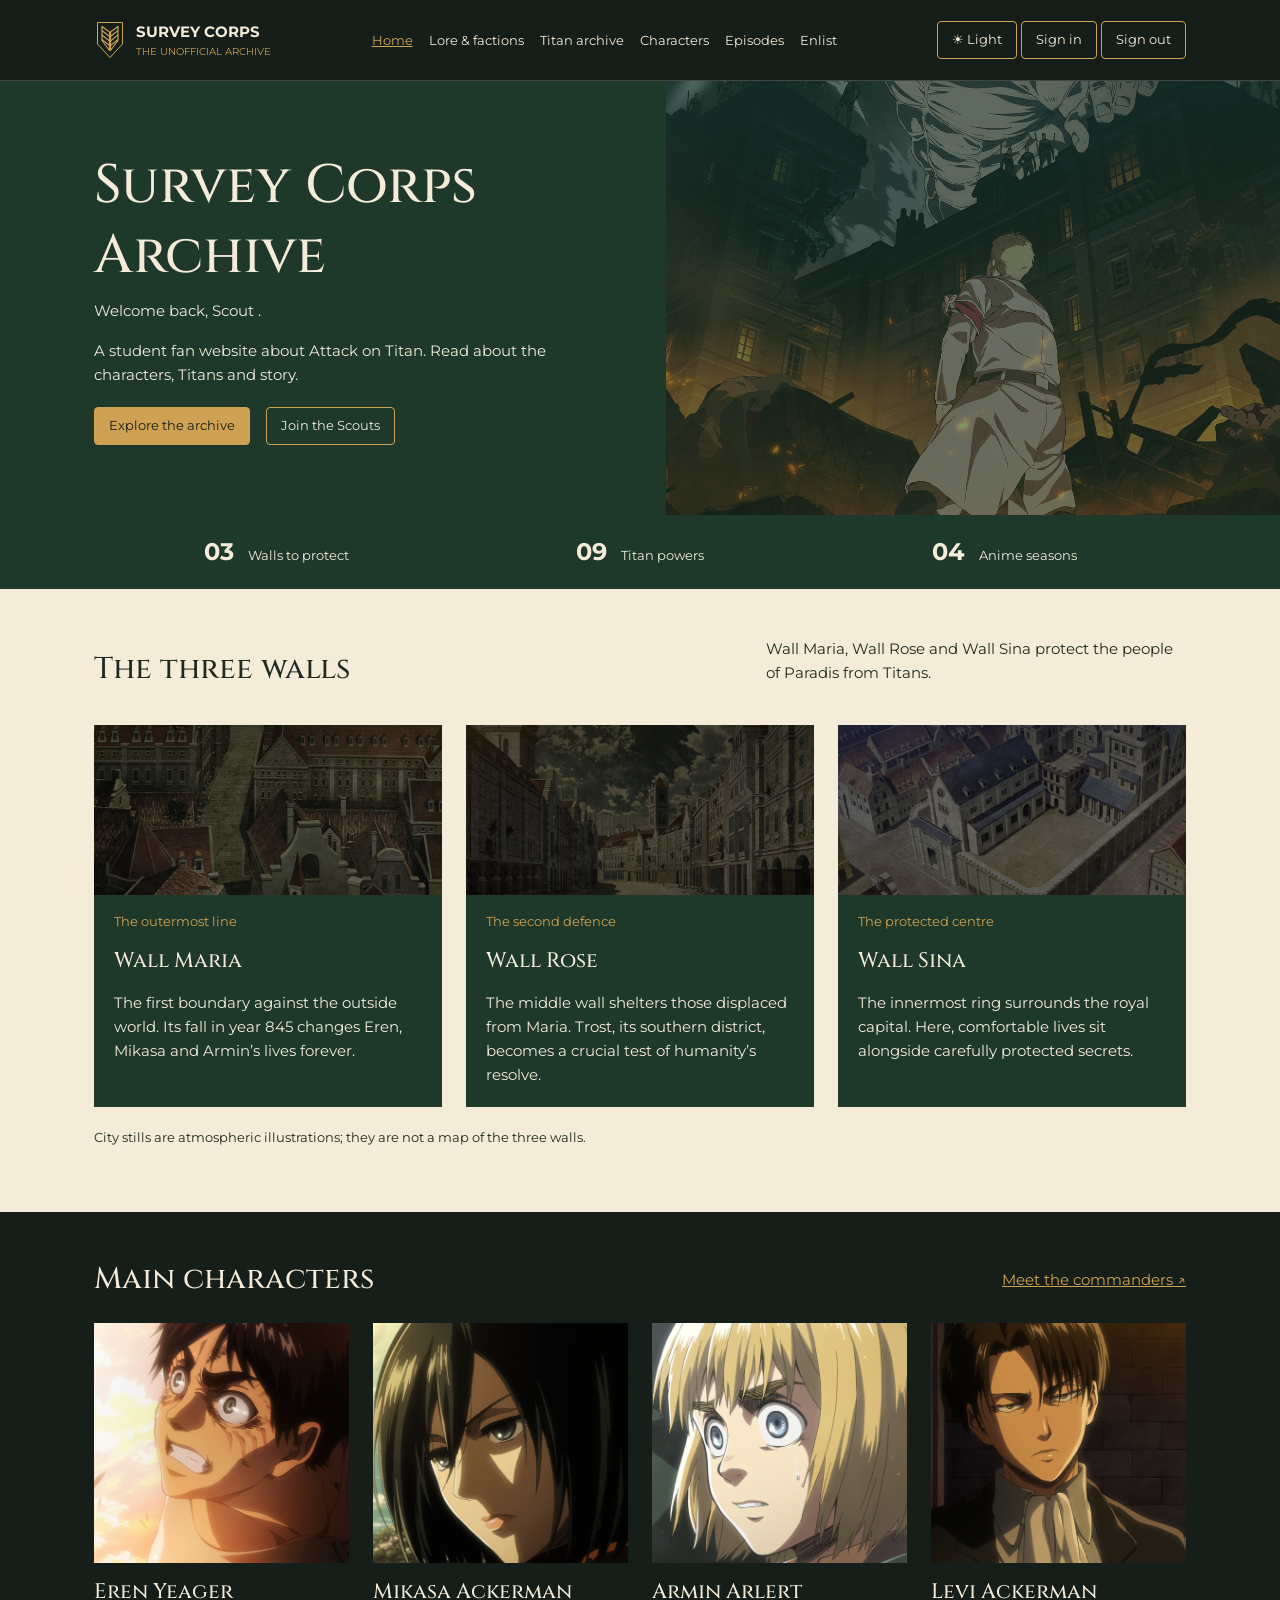
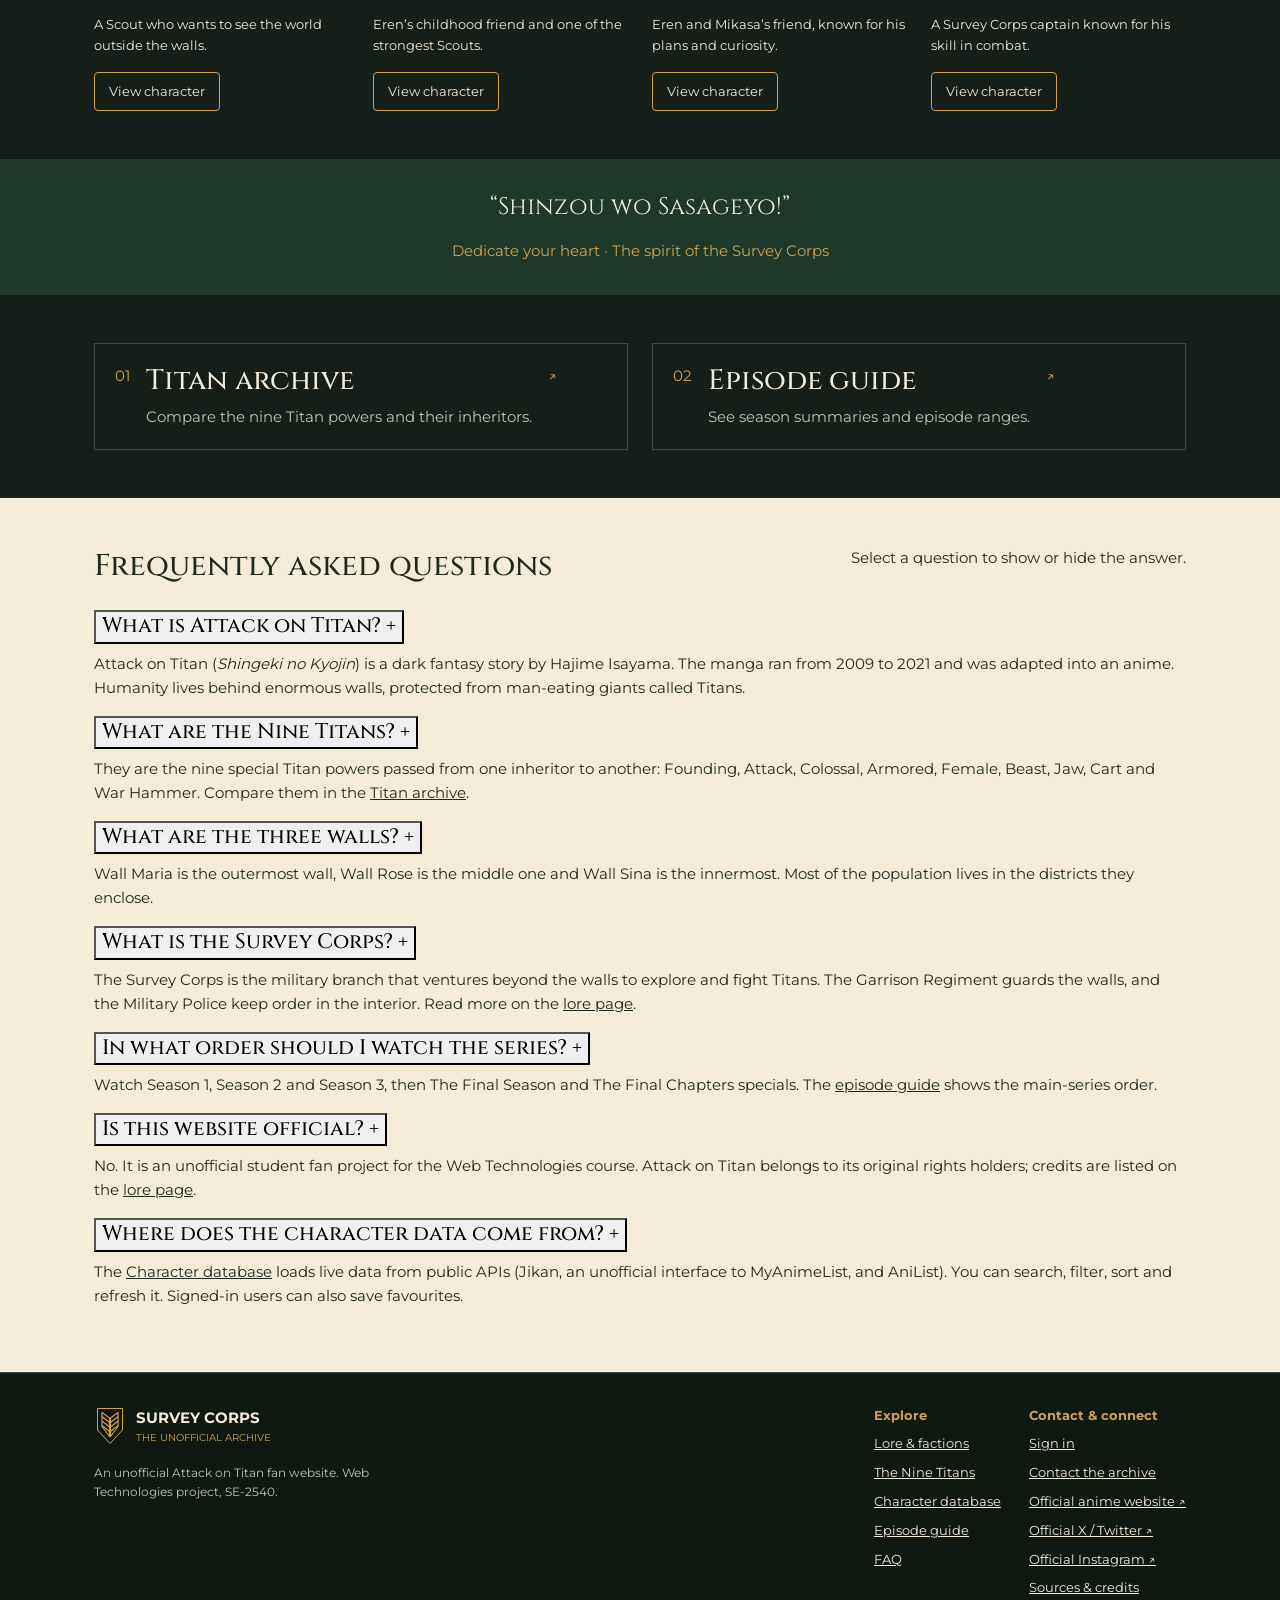
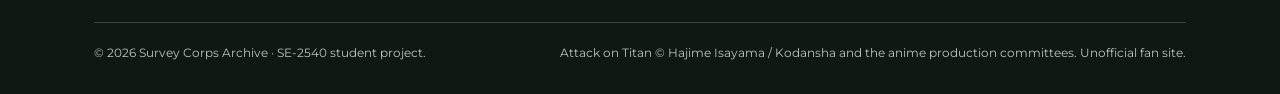
==== commit b6189300: "Integrate Final modules and update project docs Loads the account and Titan modules on all seven pag" ====
--- a/index.html
+++ b/index.html
@@ -6,12 +6,15 @@
     <meta name="description" content="Explore Attack on Titan: lore, characters, the Nine Titans and a season-by-season anime guide.">
     <meta name="theme-color" content="#1e392a">
     <title>Beyond the walls | Survey Corps Archive</title>
+    <script src="js/init.js"></script>
     <link rel="icon" href="assets/crest.svg" type="image/svg+xml">
     <link rel="stylesheet" href="vendor/bootstrap.min.css">
     <link rel="stylesheet" href="css/fonts.css">
     <link rel="stylesheet" href="css/style.css">
     <script src="vendor/jquery.min.js" defer></script>
     <script src="js/script.js" defer></script>
+    <script src="js/account.js" defer></script>
+    <script src="js/titans.js" defer></script>
   </head>
   <body>
     <a class="skip-link" href="#main">Skip to content</a>
@@ -31,9 +34,21 @@
           <a href="index.html" aria-current="page">Home</a>
           <a href="about.html">Lore &amp; factions</a>
           <a href="titans.html">Titan archive</a>
+          <a href="characters.html">Characters</a>
           <a href="episodes.html">Episodes</a>
           <a href="join.html" class="nav-enlist">Enlist</a>
         </nav>
+        <div class="header-tools">
+          <button class="theme-toggle btn" type="button" aria-label="Switch to light theme" title="Switch colour theme">
+            <span class="theme-icon" aria-hidden="true">☀</span>
+            <span class="theme-label">Light</span>
+          </button>
+          <a class="btn only-guest signin-link" href="signin.html">Sign in</a>
+          <span class="user-chip only-user">
+            <a class="user-name" data-user-name href="signin.html" aria-label="Open your account"></a>
+            <button class="btn" type="button" data-signout>Sign out</button>
+          </span>
+        </div>
       </div>
     </header>
     <main id="main">
@@ -41,6 +56,7 @@
         <img class="hero-art" src="assets/images/hero-keyvisual.jpg" alt="" width="1129" height="1600" fetchpriority="high">
         <div class="container hero-content">
           <h1 id="hero-heading">Survey Corps<br>Archive</h1>
+          <p class="welcome-line only-user">Welcome back, Scout <span data-user-name></span>.</p>
           <p class="intro">A student fan website about Attack on Titan. Read about the characters, Titans and story.</p>
           <div class="hero-actions">
             <a class="btn btn-gold" href="about.html">Explore the archive</a>
@@ -176,6 +192,109 @@
               </div>
               <span aria-hidden="true">↗</span>
             </a>
+          </div>
+        </div>
+      </section>
+      <section class="section paper-section" id="faq" aria-labelledby="faq-heading">
+        <div class="container">
+          <div class="section-heading">
+            <div>
+              <h2 id="faq-heading">Frequently asked questions</h2>
+            </div>
+            <p>Select a question to show or hide the answer.</p>
+          </div>
+          <div class="faq">
+            <div class="faq-item">
+              <h3 class="faq-heading">
+                <button class="faq-question" type="button" id="faq-q1" aria-expanded="false" aria-controls="faq-a1">
+                  <span>What is Attack on Titan?</span>
+                  <span class="faq-icon" aria-hidden="true">+</span>
+                </button>
+              </h3>
+              <div class="faq-answer" id="faq-a1" role="region" aria-labelledby="faq-q1">
+                <div class="faq-answer-inner">
+                  <p>Attack on Titan (<i>Shingeki no Kyojin</i>) is a dark fantasy story by Hajime Isayama. The manga ran from 2009 to 2021 and was adapted into an anime. Humanity lives behind enormous walls, protected from man-eating giants called Titans.</p>
+                </div>
+              </div>
+            </div>
+            <div class="faq-item">
+              <h3 class="faq-heading">
+                <button class="faq-question" type="button" id="faq-q2" aria-expanded="false" aria-controls="faq-a2">
+                  <span>What are the Nine Titans?</span>
+                  <span class="faq-icon" aria-hidden="true">+</span>
+                </button>
+              </h3>
+              <div class="faq-answer" id="faq-a2" role="region" aria-labelledby="faq-q2">
+                <div class="faq-answer-inner">
+                  <p>They are the nine special Titan powers passed from one inheritor to another: Founding, Attack, Colossal, Armored, Female, Beast, Jaw, Cart and War Hammer. Compare them in the <a href="titans.html">Titan archive</a>.</p>
+                </div>
+              </div>
+            </div>
+            <div class="faq-item">
+              <h3 class="faq-heading">
+                <button class="faq-question" type="button" id="faq-q3" aria-expanded="false" aria-controls="faq-a3">
+                  <span>What are the three walls?</span>
+                  <span class="faq-icon" aria-hidden="true">+</span>
+                </button>
+              </h3>
+              <div class="faq-answer" id="faq-a3" role="region" aria-labelledby="faq-q3">
+                <div class="faq-answer-inner">
+                  <p>Wall Maria is the outermost wall, Wall Rose is the middle one and Wall Sina is the innermost. Most of the population lives in the districts they enclose.</p>
+                </div>
+              </div>
+            </div>
+            <div class="faq-item">
+              <h3 class="faq-heading">
+                <button class="faq-question" type="button" id="faq-q4" aria-expanded="false" aria-controls="faq-a4">
+                  <span>What is the Survey Corps?</span>
+                  <span class="faq-icon" aria-hidden="true">+</span>
+                </button>
+              </h3>
+              <div class="faq-answer" id="faq-a4" role="region" aria-labelledby="faq-q4">
+                <div class="faq-answer-inner">
+                  <p>The Survey Corps is the military branch that ventures beyond the walls to explore and fight Titans. The Garrison Regiment guards the walls, and the Military Police keep order in the interior. Read more on the <a href="about.html#factions">lore page</a>.</p>
+                </div>
+              </div>
+            </div>
+            <div class="faq-item">
+              <h3 class="faq-heading">
+                <button class="faq-question" type="button" id="faq-q5" aria-expanded="false" aria-controls="faq-a5">
+                  <span>In what order should I watch the series?</span>
+                  <span class="faq-icon" aria-hidden="true">+</span>
+                </button>
+              </h3>
+              <div class="faq-answer" id="faq-a5" role="region" aria-labelledby="faq-q5">
+                <div class="faq-answer-inner">
+                  <p>Watch Season 1, Season 2 and Season 3, then The Final Season and The Final Chapters specials. The <a href="episodes.html">episode guide</a> shows the main-series order.</p>
+                </div>
+              </div>
+            </div>
+            <div class="faq-item">
+              <h3 class="faq-heading">
+                <button class="faq-question" type="button" id="faq-q6" aria-expanded="false" aria-controls="faq-a6">
+                  <span>Is this website official?</span>
+                  <span class="faq-icon" aria-hidden="true">+</span>
+                </button>
+              </h3>
+              <div class="faq-answer" id="faq-a6" role="region" aria-labelledby="faq-q6">
+                <div class="faq-answer-inner">
+                  <p>No. It is an unofficial student fan project for the Web Technologies course. Attack on Titan belongs to its original rights holders; credits are listed on the <a href="about.html#credits">lore page</a>.</p>
+                </div>
+              </div>
+            </div>
+            <div class="faq-item">
+              <h3 class="faq-heading">
+                <button class="faq-question" type="button" id="faq-q7" aria-expanded="false" aria-controls="faq-a7">
+                  <span>Where does the character data come from?</span>
+                  <span class="faq-icon" aria-hidden="true">+</span>
+                </button>
+              </h3>
+              <div class="faq-answer" id="faq-a7" role="region" aria-labelledby="faq-q7">
+                <div class="faq-answer-inner">
+                  <p>The <a href="characters.html">Character database</a> loads live data from public APIs (Jikan, an unofficial interface to MyAnimeList, and AniList). You can search, filter, sort and refresh it. Signed-in users can also save favourites.</p>
+                </div>
+              </div>
+            </div>
           </div>
         </div>
       </section>
@@ -198,10 +317,13 @@
               <b>Explore</b>
               <a href="about.html">Lore &amp; factions</a>
               <a href="titans.html">The Nine Titans</a>
+              <a href="characters.html">Character database</a>
               <a href="episodes.html">Episode guide</a>
+              <a href="index.html#faq">FAQ</a>
             </div>
             <div>
               <b>Contact &amp; connect</b>
+              <a href="signin.html">Sign in</a>
               <a href="join.html#contact">Contact the archive</a>
               <a href="https://shingeki.tv/" target="_blank" rel="noopener noreferrer">Official anime website ↗</a>
               <a href="https://x.com/anime_shingeki" target="_blank" rel="noopener noreferrer">Official X / Twitter ↗</a>
